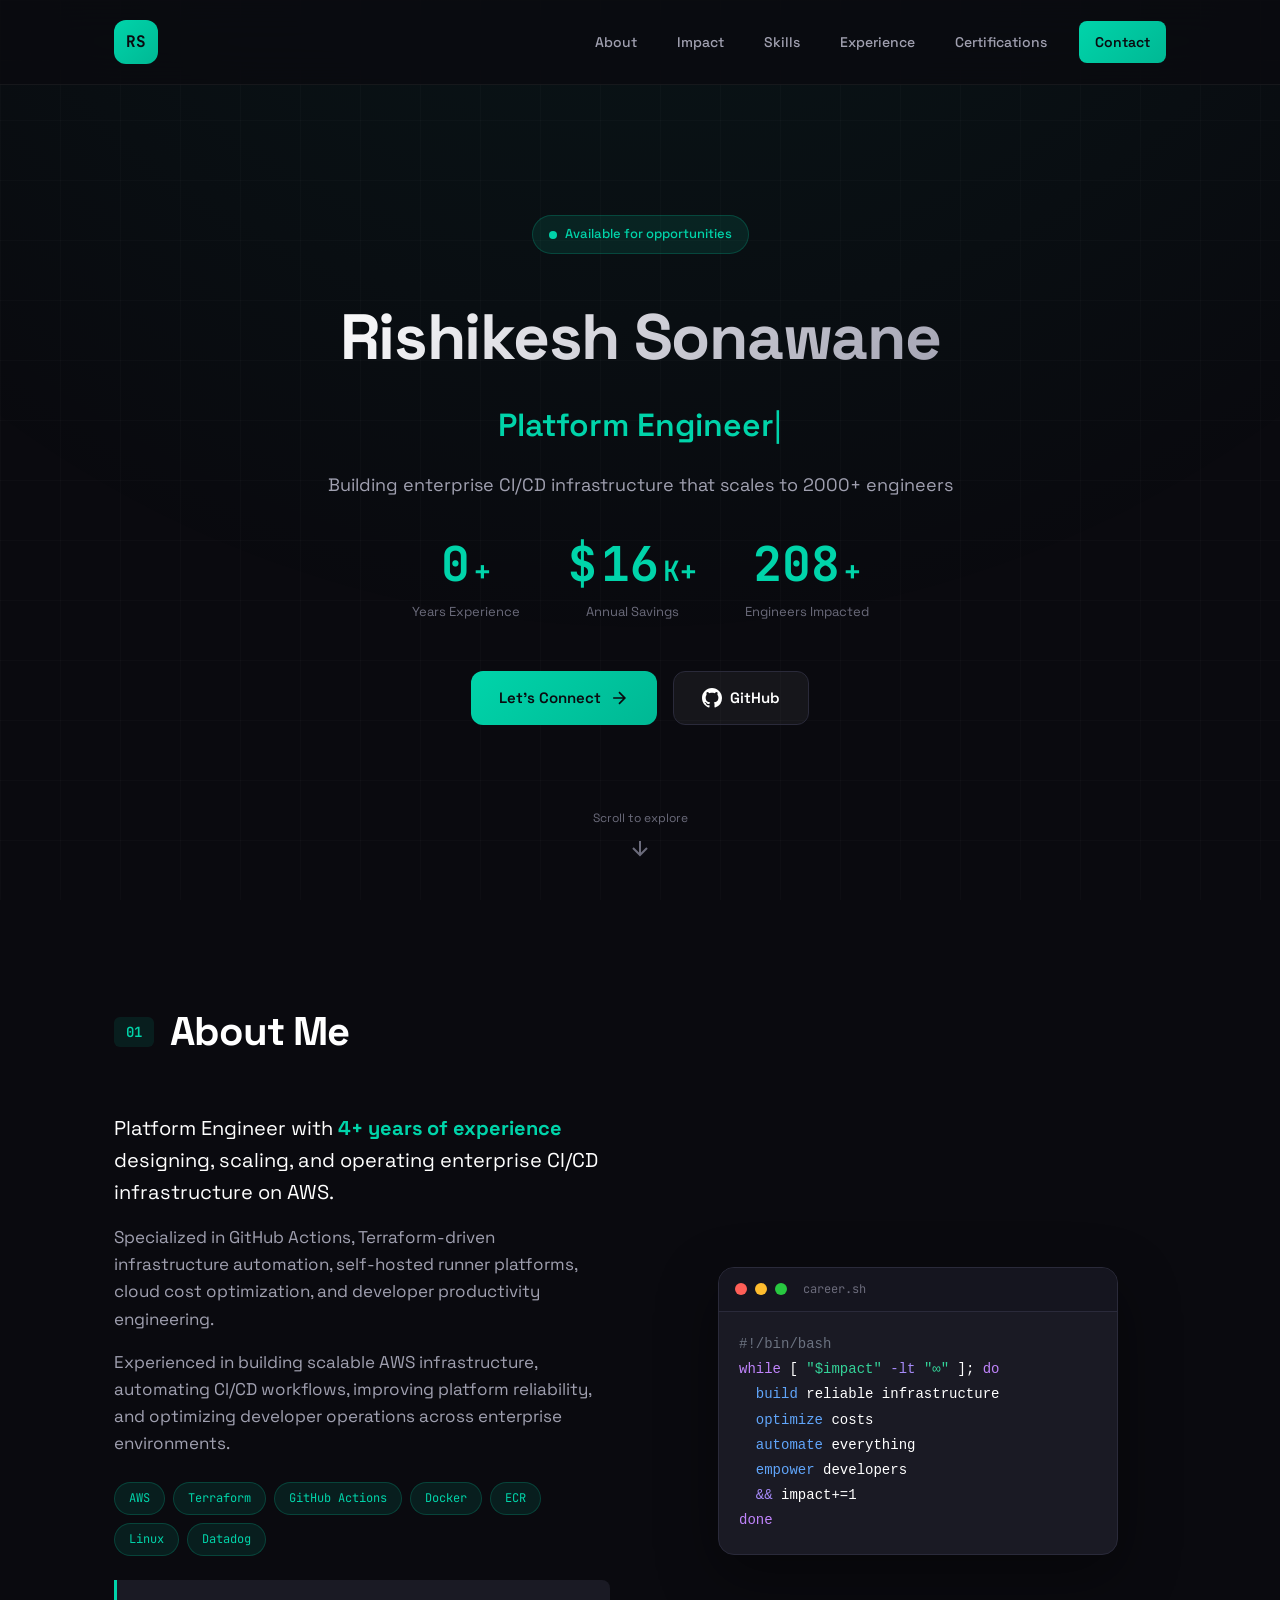
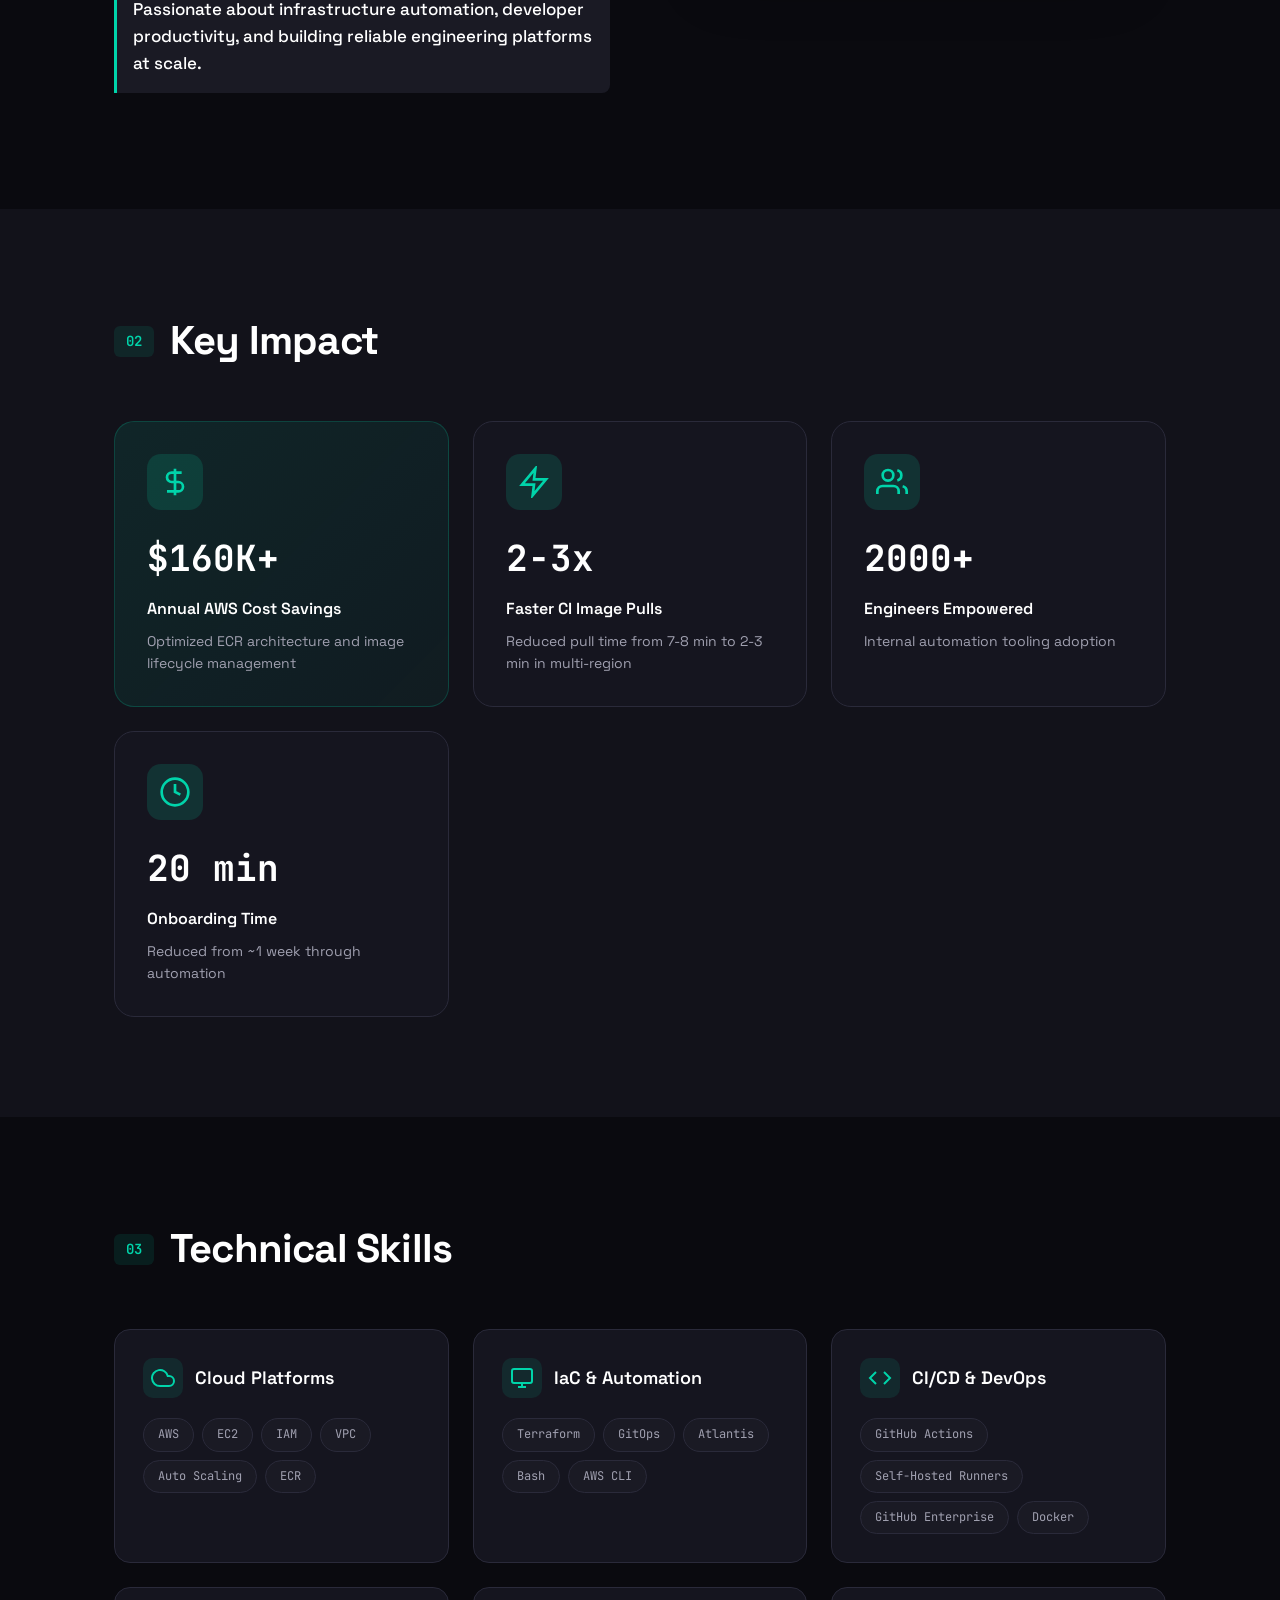
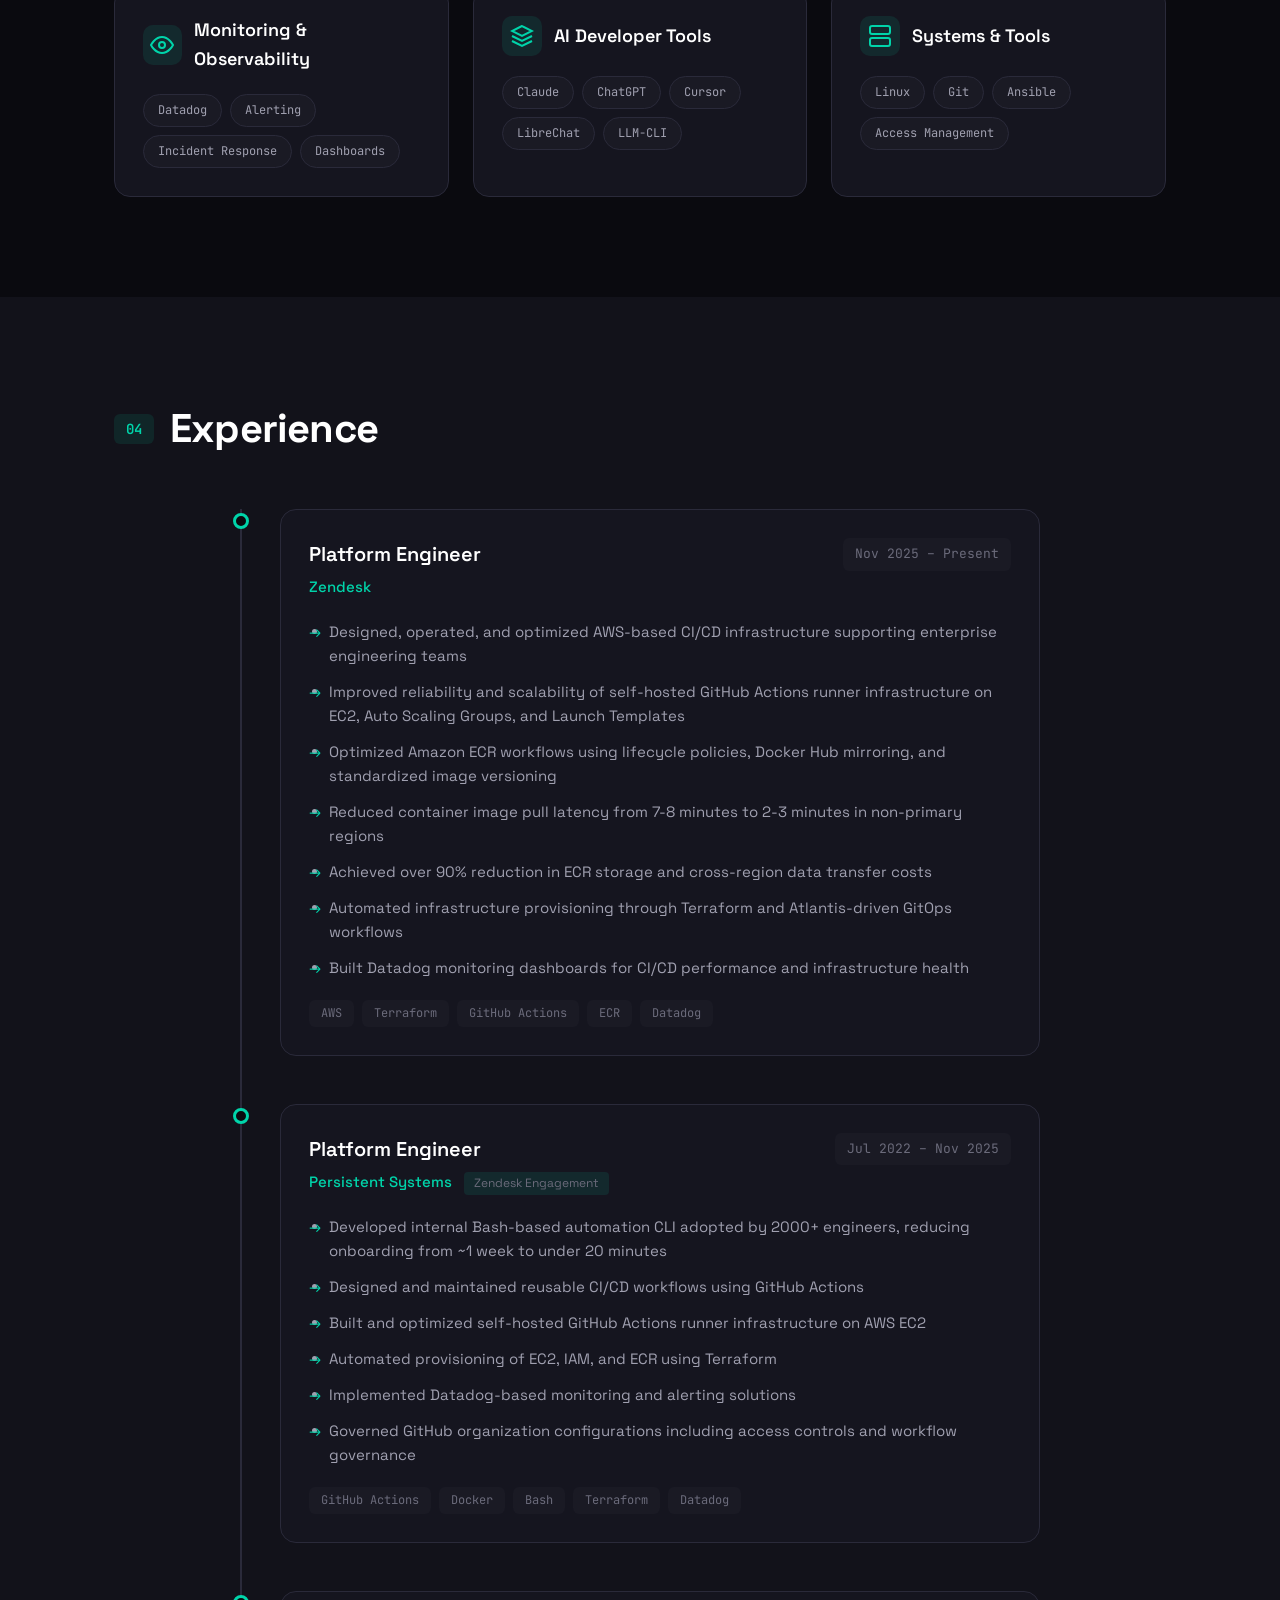
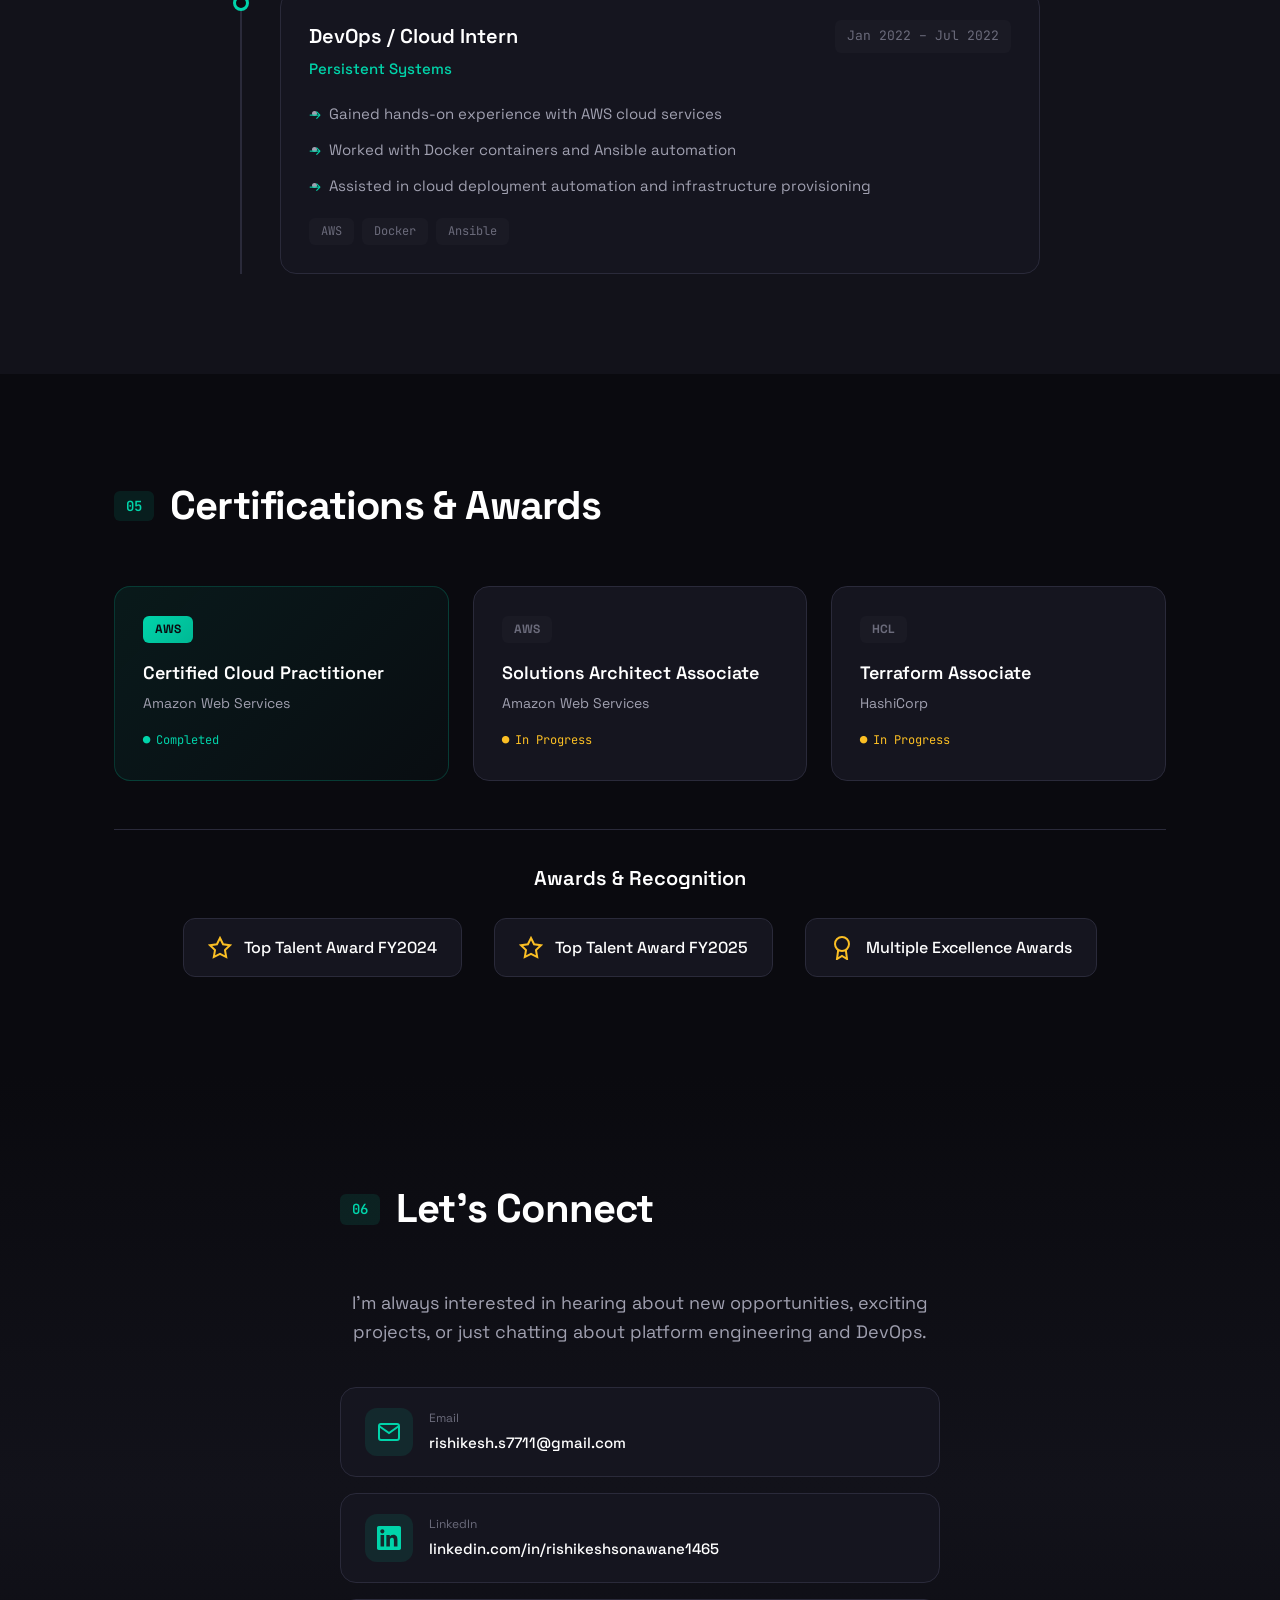
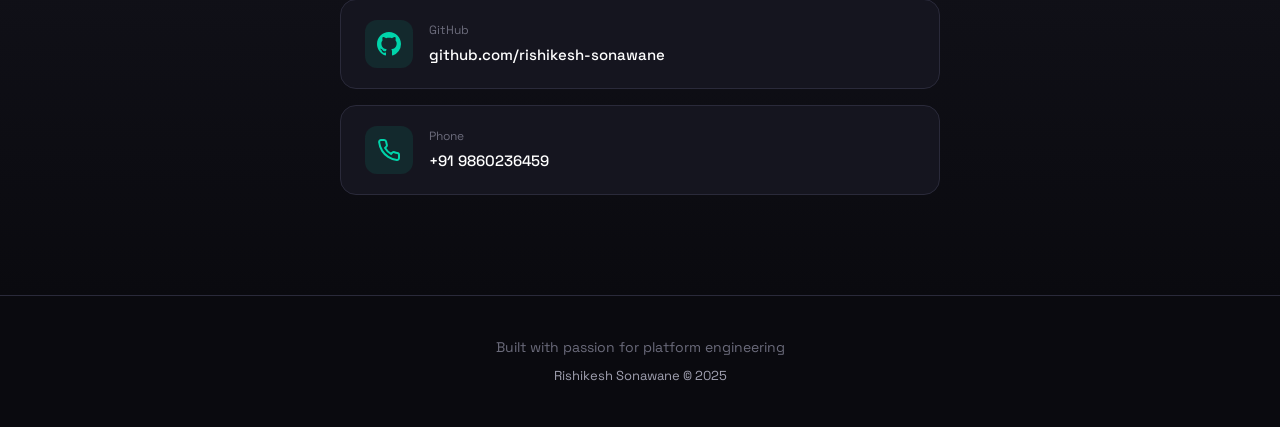
==== index.html @ 20c20a16 "docs:add portfolio to gh" ====
<!DOCTYPE html>
<html lang="en">
<head>
    <meta charset="UTF-8">
    <meta name="viewport" content="width=device-width, initial-scale=1.0">
    <title>Rishikesh Sonawane | Platform Engineer</title>
    <meta name="description" content="Platform Engineer with 4+ years building enterprise CI/CD infrastructure on AWS. Reduced costs by $160K+ annually.">
    <link rel="preconnect" href="https://fonts.googleapis.com">
    <link rel="preconnect" href="https://fonts.gstatic.com" crossorigin>
    <link href="https://fonts.googleapis.com/css2?family=JetBrains+Mono:wght@400;500;700&family=Space+Grotesk:wght@400;500;600;700&display=swap" rel="stylesheet">
    <link rel="stylesheet" href="styles.css">
    <link rel="icon" href="data:image/svg+xml,<svg xmlns='http://www.w3.org/2000/svg' viewBox='0 0 100 100'><text y='.9em' font-size='90'>⚡</text></svg>">
</head>
<body>
    <!-- Animated Background -->
    <div class="bg-grid"></div>
    <div class="bg-glow"></div>

    <!-- Navigation -->
    <nav class="nav">
        <div class="nav-content">
            <a href="#" class="nav-logo">
                <span class="logo-icon">RS</span>
            </a>
            <button class="nav-toggle" aria-label="Toggle navigation">
                <span></span>
                <span></span>
                <span></span>
            </button>
            <ul class="nav-links">
                <li><a href="#about" class="nav-link">About</a></li>
                <li><a href="#impact" class="nav-link">Impact</a></li>
                <li><a href="#skills" class="nav-link">Skills</a></li>
                <li><a href="#experience" class="nav-link">Experience</a></li>
                <li><a href="#certifications" class="nav-link">Certifications</a></li>
                <li><a href="#contact" class="nav-link nav-cta">Contact</a></li>
            </ul>
        </div>
    </nav>

    <!-- Hero Section -->
    <section class="hero">
        <div class="hero-content">
            <div class="hero-badge">
                <span class="badge-dot"></span>
                Available for opportunities
            </div>
            <h1 class="hero-title">
                <span class="hero-name">Rishikesh Sonawane</span>
                <span class="hero-role">
                    <span class="typewriter"></span><span class="cursor">|</span>
                </span>
            </h1>
            <p class="hero-tagline">Building enterprise CI/CD infrastructure that scales to 2000+ engineers</p>
            <div class="hero-stats">
                <div class="stat">
                    <span class="stat-value" data-count="4">0</span>
                    <span class="stat-suffix">+</span>
                    <span class="stat-label">Years Experience</span>
                </div>
                <div class="stat">
                    <span class="stat-value">$</span>
                    <span class="stat-value" data-count="160">0</span>
                    <span class="stat-suffix">K+</span>
                    <span class="stat-label">Annual Savings</span>
                </div>
                <div class="stat">
                    <span class="stat-value" data-count="2000">0</span>
                    <span class="stat-suffix">+</span>
                    <span class="stat-label">Engineers Impacted</span>
                </div>
            </div>
            <div class="hero-cta">
                <a href="#contact" class="btn btn-primary">
                    <span>Let's Connect</span>
                    <svg width="20" height="20" viewBox="0 0 24 24" fill="none" stroke="currentColor" stroke-width="2">
                        <path d="M5 12h14M12 5l7 7-7 7"/>
                    </svg>
                </a>
                <a href="https://github.com/rishikesh-sonawane" target="_blank" class="btn btn-secondary">
                    <svg width="20" height="20" viewBox="0 0 24 24" fill="currentColor">
                        <path d="M12 0C5.37 0 0 5.37 0 12c0 5.31 3.435 9.795 8.205 11.385.6.105.825-.255.825-.57 0-.285-.015-1.23-.015-2.235-3.015.555-3.795-.735-4.035-1.41-.135-.345-.72-1.41-1.23-1.695-.42-.225-1.02-.78-.015-.795.945-.015 1.62.87 1.845 1.23 1.08 1.815 2.805 1.305 3.495.99.105-.78.42-1.305.765-1.605-2.67-.3-5.46-1.335-5.46-5.925 0-1.305.465-2.385 1.23-3.225-.12-.3-.54-1.53.12-3.18 0 0 1.005-.315 3.3 1.23.96-.27 1.98-.405 3-.405s2.04.135 3 .405c2.295-1.56 3.3-1.23 3.3-1.23.66 1.65.24 2.88.12 3.18.765.84 1.23 1.905 1.23 3.225 0 4.605-2.805 5.625-5.475 5.925.435.375.81 1.095.81 2.22 0 1.605-.015 2.895-.015 3.3 0 .315.225.69.825.57A12.02 12.02 0 0024 12c0-6.63-5.37-12-12-12z"/>
                    </svg>
                    <span>GitHub</span>
                </a>
            </div>
        </div>
        <div class="scroll-indicator">
            <span>Scroll to explore</span>
            <svg width="24" height="24" viewBox="0 0 24 24" fill="none" stroke="currentColor" stroke-width="2">
                <path d="M12 5v14M5 12l7 7 7-7"/>
            </svg>
        </div>
    </section>

    <!-- About Section -->
    <section id="about" class="section">
        <div class="container">
            <div class="section-header">
                <span class="section-tag">01</span>
                <h2 class="section-title">About Me</h2>
            </div>
            <div class="about-grid">
                <div class="about-content">
                    <p class="about-lead">
                        Platform Engineer with <strong>4+ years of experience</strong> designing, scaling, and operating enterprise CI/CD infrastructure on AWS.
                    </p>
                    <p>
                        Specialized in GitHub Actions, Terraform-driven infrastructure automation, self-hosted runner platforms, cloud cost optimization, and developer productivity engineering.
                    </p>
                    <p>
                        Experienced in building scalable AWS infrastructure, automating CI/CD workflows, improving platform reliability, and optimizing developer operations across enterprise environments.
                    </p>
                    <div class="about-tech">
                        <span>AWS</span>
                        <span>Terraform</span>
                        <span>GitHub Actions</span>
                        <span>Docker</span>
                        <span>ECR</span>
                        <span>Linux</span>
                        <span>Datadog</span>
                    </div>
                    <p class="about-passion">
                        Passionate about infrastructure automation, developer productivity, and building reliable engineering platforms at scale.
                    </p>
                </div>
                <div class="about-visual">
                    <div class="code-window">
                        <div class="code-header">
                            <span class="code-dot red"></span>
                            <span class="code-dot yellow"></span>
                            <span class="code-dot green"></span>
                            <span class="code-title">career.sh</span>
                        </div>
                        <pre class="code-content"><code><span class="code-comment">#!/bin/bash</span>
<span class="code-keyword">while</span> [ <span class="code-string">"$impact"</span> <span class="code-op">-lt</span> <span class="code-string">"∞"</span> ]; <span class="code-keyword">do</span>
  <span class="code-function">build</span> reliable infrastructure
  <span class="code-function">optimize</span> costs
  <span class="code-function">automate</span> everything
  <span class="code-function">empower</span> developers
  <span class="code-op">&&</span> impact+=1
<span class="code-keyword">done</span></code></pre>
                    </div>
                </div>
            </div>
        </div>
    </section>

    <!-- Impact Section -->
    <section id="impact" class="section section-dark">
        <div class="container">
            <div class="section-header">
                <span class="section-tag">02</span>
                <h2 class="section-title">Key Impact</h2>
            </div>
            <div class="impact-grid">
                <div class="impact-card impact-card-featured">
                    <div class="impact-icon">
                        <svg width="32" height="32" viewBox="0 0 24 24" fill="none" stroke="currentColor" stroke-width="2">
                            <path d="M12 2v20M17 5H9.5a3.5 3.5 0 000 7h5a3.5 3.5 0 010 7H6"/>
                        </svg>
                    </div>
                    <div class="impact-metric">$160K+</div>
                    <div class="impact-label">Annual AWS Cost Savings</div>
                    <div class="impact-desc">Optimized ECR architecture and image lifecycle management</div>
                </div>
                <div class="impact-card">
                    <div class="impact-icon">
                        <svg width="32" height="32" viewBox="0 0 24 24" fill="none" stroke="currentColor" stroke-width="2">
                            <path d="M13 2L3 14h9l-1 8 10-12h-9l1-8z"/>
                        </svg>
                    </div>
                    <div class="impact-metric">2-3x</div>
                    <div class="impact-label">Faster CI Image Pulls</div>
                    <div class="impact-desc">Reduced pull time from 7-8 min to 2-3 min in multi-region</div>
                </div>
                <div class="impact-card">
                    <div class="impact-icon">
                        <svg width="32" height="32" viewBox="0 0 24 24" fill="none" stroke="currentColor" stroke-width="2">
                            <path d="M17 21v-2a4 4 0 00-4-4H5a4 4 0 00-4 4v2"/>
                            <circle cx="9" cy="7" r="4"/>
                            <path d="M23 21v-2a4 4 0 00-3-3.87M16 3.13a4 4 0 010 7.75"/>
                        </svg>
                    </div>
                    <div class="impact-metric">2000+</div>
                    <div class="impact-label">Engineers Empowered</div>
                    <div class="impact-desc">Internal automation tooling adoption</div>
                </div>
                <div class="impact-card">
                    <div class="impact-icon">
                        <svg width="32" height="32" viewBox="0 0 24 24" fill="none" stroke="currentColor" stroke-width="2">
                            <circle cx="12" cy="12" r="10"/>
                            <polyline points="12 6 12 12 16 14"/>
                        </svg>
                    </div>
                    <div class="impact-metric">20 min</div>
                    <div class="impact-label">Onboarding Time</div>
                    <div class="impact-desc">Reduced from ~1 week through automation</div>
                </div>
            </div>
        </div>
    </section>

    <!-- Skills Section -->
    <section id="skills" class="section">
        <div class="container">
            <div class="section-header">
                <span class="section-tag">03</span>
                <h2 class="section-title">Technical Skills</h2>
            </div>
            <div class="skills-grid">
                <div class="skill-category">
                    <div class="skill-category-header">
                        <div class="skill-icon">
                            <svg width="24" height="24" viewBox="0 0 24 24" fill="none" stroke="currentColor" stroke-width="2">
                                <path d="M18 10h-1.26A8 8 0 109 20h9a5 5 0 000-10z"/>
                            </svg>
                        </div>
                        <h3>Cloud Platforms</h3>
                    </div>
                    <div class="skill-tags">
                        <span class="skill-tag">AWS</span>
                        <span class="skill-tag">EC2</span>
                        <span class="skill-tag">IAM</span>
                        <span class="skill-tag">VPC</span>
                        <span class="skill-tag">Auto Scaling</span>
                        <span class="skill-tag">ECR</span>
                    </div>
                </div>
                <div class="skill-category">
                    <div class="skill-category-header">
                        <div class="skill-icon">
                            <svg width="24" height="24" viewBox="0 0 24 24" fill="none" stroke="currentColor" stroke-width="2">
                                <rect x="2" y="3" width="20" height="14" rx="2" ry="2"/>
                                <line x1="8" y1="21" x2="16" y2="21"/>
                                <line x1="12" y1="17" x2="12" y2="21"/>
                            </svg>
                        </div>
                        <h3>IaC & Automation</h3>
                    </div>
                    <div class="skill-tags">
                        <span class="skill-tag">Terraform</span>
                        <span class="skill-tag">GitOps</span>
                        <span class="skill-tag">Atlantis</span>
                        <span class="skill-tag">Bash</span>
                        <span class="skill-tag">AWS CLI</span>
                    </div>
                </div>
                <div class="skill-category">
                    <div class="skill-category-header">
                        <div class="skill-icon">
                            <svg width="24" height="24" viewBox="0 0 24 24" fill="none" stroke="currentColor" stroke-width="2">
                                <polyline points="16 18 22 12 16 6"/>
                                <polyline points="8 6 2 12 8 18"/>
                            </svg>
                        </div>
                        <h3>CI/CD & DevOps</h3>
                    </div>
                    <div class="skill-tags">
                        <span class="skill-tag">GitHub Actions</span>
                        <span class="skill-tag">Self-Hosted Runners</span>
                        <span class="skill-tag">GitHub Enterprise</span>
                        <span class="skill-tag">Docker</span>
                    </div>
                </div>
                <div class="skill-category">
                    <div class="skill-category-header">
                        <div class="skill-icon">
                            <svg width="24" height="24" viewBox="0 0 24 24" fill="none" stroke="currentColor" stroke-width="2">
                                <path d="M1 12s4-8 11-8 11 8 11 8-4 8-11 8-11-8-11-8z"/>
                                <circle cx="12" cy="12" r="3"/>
                            </svg>
                        </div>
                        <h3>Monitoring & Observability</h3>
                    </div>
                    <div class="skill-tags">
                        <span class="skill-tag">Datadog</span>
                        <span class="skill-tag">Alerting</span>
                        <span class="skill-tag">Incident Response</span>
                        <span class="skill-tag">Dashboards</span>
                    </div>
                </div>
                <div class="skill-category">
                    <div class="skill-category-header">
                        <div class="skill-icon">
                            <svg width="24" height="24" viewBox="0 0 24 24" fill="none" stroke="currentColor" stroke-width="2">
                                <path d="M12 2L2 7l10 5 10-5-10-5z"/>
                                <path d="M2 17l10 5 10-5"/>
                                <path d="M2 12l10 5 10-5"/>
                            </svg>
                        </div>
                        <h3>AI Developer Tools</h3>
                    </div>
                    <div class="skill-tags">
                        <span class="skill-tag">Claude</span>
                        <span class="skill-tag">ChatGPT</span>
                        <span class="skill-tag">Cursor</span>
                        <span class="skill-tag">LibreChat</span>
                        <span class="skill-tag">LLM-CLI</span>
                    </div>
                </div>
                <div class="skill-category">
                    <div class="skill-category-header">
                        <div class="skill-icon">
                            <svg width="24" height="24" viewBox="0 0 24 24" fill="none" stroke="currentColor" stroke-width="2">
                                <rect x="2" y="2" width="20" height="8" rx="2" ry="2"/>
                                <rect x="2" y="14" width="20" height="8" rx="2" ry="2"/>
                                <line x1="6" y1="6" x2="6.01" y2="6"/>
                                <line x1="6" y1="18" x2="6.01" y2="18"/>
                            </svg>
                        </div>
                        <h3>Systems & Tools</h3>
                    </div>
                    <div class="skill-tags">
                        <span class="skill-tag">Linux</span>
                        <span class="skill-tag">Git</span>
                        <span class="skill-tag">Ansible</span>
                        <span class="skill-tag">Access Management</span>
                    </div>
                </div>
            </div>
        </div>
    </section>

    <!-- Experience Section -->
    <section id="experience" class="section section-dark">
        <div class="container">
            <div class="section-header">
                <span class="section-tag">04</span>
                <h2 class="section-title">Experience</h2>
            </div>
            <div class="timeline">
                <div class="timeline-item">
                    <div class="timeline-marker"></div>
                    <div class="timeline-content">
                        <div class="timeline-header">
                            <div class="timeline-company">
                                <h3>Platform Engineer</h3>
                                <span class="company-name">Zendesk</span>
                            </div>
                            <span class="timeline-date">Nov 2025 – Present</span>
                        </div>
                        <ul class="timeline-achievements">
                            <li>Designed, operated, and optimized AWS-based CI/CD infrastructure supporting enterprise engineering teams</li>
                            <li>Improved reliability and scalability of self-hosted GitHub Actions runner infrastructure on EC2, Auto Scaling Groups, and Launch Templates</li>
                            <li>Optimized Amazon ECR workflows using lifecycle policies, Docker Hub mirroring, and standardized image versioning</li>
                            <li>Reduced container image pull latency from 7-8 minutes to 2-3 minutes in non-primary regions</li>
                            <li>Achieved over 90% reduction in ECR storage and cross-region data transfer costs</li>
                            <li>Automated infrastructure provisioning through Terraform and Atlantis-driven GitOps workflows</li>
                            <li>Built Datadog monitoring dashboards for CI/CD performance and infrastructure health</li>
                        </ul>
                        <div class="timeline-tech">
                            <span>AWS</span>
                            <span>Terraform</span>
                            <span>GitHub Actions</span>
                            <span>ECR</span>
                            <span>Datadog</span>
                        </div>
                    </div>
                </div>
                <div class="timeline-item">
                    <div class="timeline-marker"></div>
                    <div class="timeline-content">
                        <div class="timeline-header">
                            <div class="timeline-company">
                                <h3>Platform Engineer</h3>
                                <span class="company-name">Persistent Systems</span>
                                <span class="company-note">Zendesk Engagement</span>
                            </div>
                            <span class="timeline-date">Jul 2022 – Nov 2025</span>
                        </div>
                        <ul class="timeline-achievements">
                            <li>Developed internal Bash-based automation CLI adopted by 2000+ engineers, reducing onboarding from ~1 week to under 20 minutes</li>
                            <li>Designed and maintained reusable CI/CD workflows using GitHub Actions</li>
                            <li>Built and optimized self-hosted GitHub Actions runner infrastructure on AWS EC2</li>
                            <li>Automated provisioning of EC2, IAM, and ECR using Terraform</li>
                            <li>Implemented Datadog-based monitoring and alerting solutions</li>
                            <li>Governed GitHub organization configurations including access controls and workflow governance</li>
                        </ul>
                        <div class="timeline-tech">
                            <span>GitHub Actions</span>
                            <span>Docker</span>
                            <span>Bash</span>
                            <span>Terraform</span>
                            <span>Datadog</span>
                        </div>
                    </div>
                </div>
                <div class="timeline-item">
                    <div class="timeline-marker"></div>
                    <div class="timeline-content">
                        <div class="timeline-header">
                            <div class="timeline-company">
                                <h3>DevOps / Cloud Intern</h3>
                                <span class="company-name">Persistent Systems</span>
                            </div>
                            <span class="timeline-date">Jan 2022 – Jul 2022</span>
                        </div>
                        <ul class="timeline-achievements">
                            <li>Gained hands-on experience with AWS cloud services</li>
                            <li>Worked with Docker containers and Ansible automation</li>
                            <li>Assisted in cloud deployment automation and infrastructure provisioning</li>
                        </ul>
                        <div class="timeline-tech">
                            <span>AWS</span>
                            <span>Docker</span>
                            <span>Ansible</span>
                        </div>
                    </div>
                </div>
            </div>
        </div>
    </section>

    <!-- Certifications Section -->
    <section id="certifications" class="section">
        <div class="container">
            <div class="section-header">
                <span class="section-tag">05</span>
                <h2 class="section-title">Certifications & Awards</h2>
            </div>
            <div class="certs-grid">
                <div class="cert-card cert-featured">
                    <div class="cert-badge">AWS</div>
                    <h3>Certified Cloud Practitioner</h3>
                    <p>Amazon Web Services</p>
                    <span class="cert-status">Completed</span>
                </div>
                <div class="cert-card">
                    <div class="cert-badge cert-pending">AWS</div>
                    <h3>Solutions Architect Associate</h3>
                    <p>Amazon Web Services</p>
                    <span class="cert-status cert-in-progress">In Progress</span>
                </div>
                <div class="cert-card">
                    <div class="cert-badge cert-pending">HCL</div>
                    <h3>Terraform Associate</h3>
                    <p>HashiCorp</p>
                    <span class="cert-status cert-in-progress">In Progress</span>
                </div>
            </div>
            <div class="awards-section">
                <h3 class="awards-title">Awards & Recognition</h3>
                <div class="awards-grid">
                    <div class="award-item">
                        <svg width="24" height="24" viewBox="0 0 24 24" fill="none" stroke="currentColor" stroke-width="2">
                            <polygon points="12 2 15.09 8.26 22 9.27 17 14.14 18.18 21.02 12 17.77 5.82 21.02 7 14.14 2 9.27 8.91 8.26 12 2"/>
                        </svg>
                        <span>Top Talent Award FY2024</span>
                    </div>
                    <div class="award-item">
                        <svg width="24" height="24" viewBox="0 0 24 24" fill="none" stroke="currentColor" stroke-width="2">
                            <polygon points="12 2 15.09 8.26 22 9.27 17 14.14 18.18 21.02 12 17.77 5.82 21.02 7 14.14 2 9.27 8.91 8.26 12 2"/>
                        </svg>
                        <span>Top Talent Award FY2025</span>
                    </div>
                    <div class="award-item">
                        <svg width="24" height="24" viewBox="0 0 24 24" fill="none" stroke="currentColor" stroke-width="2">
                            <circle cx="12" cy="8" r="7"/>
                            <polyline points="8.21 13.89 7 23 12 20 17 23 15.79 13.88"/>
                        </svg>
                        <span>Multiple Excellence Awards</span>
                    </div>
                </div>
            </div>
        </div>
    </section>

    <!-- Contact Section -->
    <section id="contact" class="section section-gradient">
        <div class="container">
            <div class="contact-wrapper">
                <div class="contact-content">
                    <div class="section-header">
                        <span class="section-tag">06</span>
                        <h2 class="section-title">Let's Connect</h2>
                    </div>
                    <p class="contact-intro">
                        I'm always interested in hearing about new opportunities, exciting projects, or just chatting about platform engineering and DevOps.
                    </p>
                    <div class="contact-links">
                        <a href="mailto:rishikesh.s7711@gmail.com" class="contact-link">
                            <div class="contact-icon">
                                <svg width="24" height="24" viewBox="0 0 24 24" fill="none" stroke="currentColor" stroke-width="2">
                                    <path d="M4 4h16c1.1 0 2 .9 2 2v12c0 1.1-.9 2-2 2H4c-1.1 0-2-.9-2-2V6c0-1.1.9-2 2-2z"/>
                                    <polyline points="22,6 12,13 2,6"/>
                                </svg>
                            </div>
                            <div class="contact-info">
                                <span class="contact-label">Email</span>
                                <span class="contact-value">rishikesh.s7711@gmail.com</span>
                            </div>
                        </a>
                        <a href="https://linkedin.com/in/rishikeshsonawane1465" target="_blank" class="contact-link">
                            <div class="contact-icon">
                                <svg width="24" height="24" viewBox="0 0 24 24" fill="currentColor">
                                    <path d="M20.447 20.452h-3.554v-5.569c0-1.328-.027-3.037-1.852-3.037-1.853 0-2.136 1.445-2.136 2.939v5.667H9.351V9h3.414v1.561h.046c.477-.9 1.637-1.85 3.37-1.85 3.601 0 4.267 2.37 4.267 5.455v6.286zM5.337 7.433c-1.144 0-2.063-.926-2.063-2.065 0-1.138.92-2.063 2.063-2.063 1.14 0 2.064.925 2.064 2.063 0 1.139-.925 2.065-2.064 2.065zm1.782 13.019H3.555V9h3.564v11.452zM22.225 0H1.771C.792 0 0 .774 0 1.729v20.542C0 23.227.792 24 1.771 24h20.451C23.2 24 24 23.227 24 22.271V1.729C24 .774 23.2 0 22.222 0h.003z"/>
                                </svg>
                            </div>
                            <div class="contact-info">
                                <span class="contact-label">LinkedIn</span>
                                <span class="contact-value">linkedin.com/in/rishikeshsonawane1465</span>
                            </div>
                        </a>
                        <a href="https://github.com/rishikesh-sonawane" target="_blank" class="contact-link">
                            <div class="contact-icon">
                                <svg width="24" height="24" viewBox="0 0 24 24" fill="currentColor">
                                    <path d="M12 0C5.37 0 0 5.37 0 12c0 5.31 3.435 9.795 8.205 11.385.6.105.825-.255.825-.57 0-.285-.015-1.23-.015-2.235-3.015.555-3.795-.735-4.035-1.41-.135-.345-.72-1.41-1.23-1.695-.42-.225-1.02-.78-.015-.795.945-.015 1.62.87 1.845 1.23 1.08 1.815 2.805 1.305 3.495.99.105-.78.42-1.305.765-1.605-2.67-.3-5.46-1.335-5.46-5.925 0-1.305.465-2.385 1.23-3.225-.12-.3-.54-1.53.12-3.18 0 0 1.005-.315 3.3 1.23.96-.27 1.98-.405 3-.405s2.04.135 3 .405c2.295-1.56 3.3-1.23 3.3-1.23.66 1.65.24 2.88.12 3.18.765.84 1.23 1.905 1.23 3.225 0 4.605-2.805 5.625-5.475 5.925.435.375.81 1.095.81 2.22 0 1.605-.015 2.895-.015 3.3 0 .315.225.69.825.57A12.02 12.02 0 0024 12c0-6.63-5.37-12-12-12z"/>
                                </svg>
                            </div>
                            <div class="contact-info">
                                <span class="contact-label">GitHub</span>
                                <span class="contact-value">github.com/rishikesh-sonawane</span>
                            </div>
                        </a>
                        <a href="tel:9860236459" class="contact-link">
                            <div class="contact-icon">
                                <svg width="24" height="24" viewBox="0 0 24 24" fill="none" stroke="currentColor" stroke-width="2">
                                    <path d="M22 16.92v3a2 2 0 01-2.18 2 19.79 19.79 0 01-8.63-3.07 19.5 19.5 0 01-6-6 19.79 19.79 0 01-3.07-8.67A2 2 0 014.11 2h3a2 2 0 012 1.72 12.84 12.84 0 00.7 2.81 2 2 0 01-.45 2.11L8.09 9.91a16 16 0 006 6l1.27-1.27a2 2 0 012.11-.45 12.84 12.84 0 002.81.7A2 2 0 0122 16.92z"/>
                                </svg>
                            </div>
                            <div class="contact-info">
                                <span class="contact-label">Phone</span>
                                <span class="contact-value">+91 9860236459</span>
                            </div>
                        </a>
                    </div>
                </div>
            </div>
        </div>
    </section>

    <!-- Footer -->
    <footer class="footer">
        <div class="container">
            <p class="footer-text">Built with passion for platform engineering</p>
            <p class="footer-copyright">Rishikesh Sonawane © 2025</p>
        </div>
    </footer>

    <script src="script.js"></script>
</body>
</html>
---- styles.css ----
/* CSS Variables */
:root {
    --bg-primary: #0a0a0f;
    --bg-secondary: #12121a;
    --bg-tertiary: #1a1a24;
    --bg-card: #15151f;
    --accent-primary: #00d4aa;
    --accent-secondary: #00b894;
    --accent-glow: rgba(0, 212, 170, 0.3);
    --text-primary: #ffffff;
    --text-secondary: #a0a0b0;
    --text-muted: #6b6b7b;
    --border-color: #2a2a3a;
    --border-glow: rgba(0, 212, 170, 0.2);
    --gradient-primary: linear-gradient(135deg, #00d4aa 0%, #00b894 100%);
    --gradient-dark: linear-gradient(180deg, #0a0a0f 0%, #12121a 100%);
    --font-mono: 'JetBrains Mono', 'Fira Code', monospace;
    --font-sans: 'Space Grotesk', system-ui, sans-serif;
    --transition-fast: 0.15s ease;
    --transition-smooth: 0.3s cubic-bezier(0.4, 0, 0.2, 1);
    --container-width: 1100px;
    --section-padding: 100px 0;
}

/* Reset */
*, *::before, *::after {
    box-sizing: border-box;
    margin: 0;
    padding: 0;
}

html {
    scroll-behavior: smooth;
    scrollbar-width: thin;
    scrollbar-color: var(--accent-primary) var(--bg-secondary);
}

body {
    font-family: var(--font-sans);
    background: var(--bg-primary);
    color: var(--text-primary);
    line-height: 1.6;
    overflow-x: hidden;
}

/* Background Effects */
.bg-grid {
    position: fixed;
    top: 0;
    left: 0;
    width: 100%;
    height: 100%;
    background-image:
        linear-gradient(rgba(255,255,255,0.02) 1px, transparent 1px),
        linear-gradient(90deg, rgba(255,255,255,0.02) 1px, transparent 1px);
    background-size: 60px 60px;
    pointer-events: none;
    z-index: 0;
}

.bg-glow {
    position: fixed;
    top: -50%;
    left: -50%;
    width: 200%;
    height: 200%;
    background: radial-gradient(circle at 50% 0%, rgba(0, 212, 170, 0.08) 0%, transparent 50%);
    pointer-events: none;
    z-index: 0;
}

/* Container */
.container {
    max-width: var(--container-width);
    margin: 0 auto;
    padding: 0 24px;
}

/* Navigation */
.nav {
    position: fixed;
    top: 0;
    left: 0;
    right: 0;
    z-index: 1000;
    padding: 20px 0;
    background: rgba(10, 10, 15, 0.8);
    backdrop-filter: blur(20px);
    border-bottom: 1px solid rgba(255,255,255,0.05);
    transition: var(--transition-smooth);
}

.nav.scrolled {
    padding: 12px 0;
    background: rgba(10, 10, 15, 0.95);
}

.nav-content {
    display: flex;
    align-items: center;
    justify-content: space-between;
    max-width: var(--container-width);
    margin: 0 auto;
    padding: 0 24px;
}

.nav-logo {
    display: flex;
    align-items: center;
    text-decoration: none;
}

.logo-icon {
    display: flex;
    align-items: center;
    justify-content: center;
    width: 44px;
    height: 44px;
    background: var(--gradient-primary);
    border-radius: 12px;
    font-family: var(--font-mono);
    font-weight: 700;
    font-size: 16px;
    color: var(--bg-primary);
    transition: var(--transition-smooth);
}

.logo-icon:hover {
    transform: rotate(-5deg) scale(1.05);
    box-shadow: 0 8px 30px var(--accent-glow);
}

.nav-toggle {
    display: none;
    flex-direction: column;
    gap: 5px;
    padding: 8px;
    background: transparent;
    border: none;
    cursor: pointer;
}

.nav-toggle span {
    display: block;
    width: 24px;
    height: 2px;
    background: var(--text-primary);
    transition: var(--transition-fast);
}

.nav-links {
    display: flex;
    align-items: center;
    gap: 8px;
    list-style: none;
}

.nav-link {
    display: inline-flex;
    align-items: center;
    padding: 10px 16px;
    color: var(--text-secondary);
    text-decoration: none;
    font-size: 14px;
    font-weight: 500;
    border-radius: 8px;
    transition: var(--transition-fast);
}

.nav-link:hover {
    color: var(--text-primary);
    background: rgba(255,255,255,0.05);
}

.nav-cta {
    background: var(--gradient-primary);
    color: var(--bg-primary);
    font-weight: 600;
    margin-left: 8px;
}

.nav-cta:hover {
    transform: translateY(-2px);
    box-shadow: 0 8px 25px var(--accent-glow);
}

/* Hero Section */
.hero {
    position: relative;
    min-height: 100vh;
    display: flex;
    flex-direction: column;
    justify-content: center;
    align-items: center;
    text-align: center;
    padding: 120px 24px 80px;
    z-index: 1;
}

.hero-content {
    max-width: 800px;
}

.hero-badge {
    display: inline-flex;
    align-items: center;
    gap: 8px;
    padding: 8px 16px;
    background: rgba(0, 212, 170, 0.1);
    border: 1px solid var(--border-glow);
    border-radius: 100px;
    font-size: 13px;
    font-weight: 500;
    color: var(--accent-primary);
    margin-bottom: 32px;
    animation: fadeInUp 0.6s ease forwards;
}

.badge-dot {
    width: 8px;
    height: 8px;
    background: var(--accent-primary);
    border-radius: 50%;
    animation: pulse 2s infinite;
}

@keyframes pulse {
    0%, 100% { opacity: 1; transform: scale(1); }
    50% { opacity: 0.5; transform: scale(1.2); }
}

.hero-title {
    margin-bottom: 20px;
}

.hero-name {
    display: block;
    font-size: clamp(36px, 8vw, 64px);
    font-weight: 700;
    letter-spacing: -0.02em;
    background: linear-gradient(135deg, #ffffff 0%, #a0a0b0 100%);
    -webkit-background-clip: text;
    -webkit-text-fill-color: transparent;
    background-clip: text;
    margin-bottom: 12px;
    animation: fadeInUp 0.6s ease 0.1s forwards;
    opacity: 0;
}

.hero-role {
    display: block;
    font-size: clamp(20px, 4vw, 32px);
    font-weight: 600;
    color: var(--accent-primary);
    margin-bottom: 16px;
    animation: fadeInUp 0.6s ease 0.2s forwards;
    opacity: 0;
}

.typewriter {
    display: inline;
}

.cursor {
    display: inline-block;
    animation: blink 1s infinite;
    color: var(--accent-primary);
    font-weight: 400;
}

@keyframes blink {
    0%, 50% { opacity: 1; }
    51%, 100% { opacity: 0; }
}

.hero-tagline {
    font-size: 18px;
    color: var(--text-secondary);
    margin-bottom: 40px;
    animation: fadeInUp 0.6s ease 0.3s forwards;
    opacity: 0;
}

.hero-stats {
    display: flex;
    justify-content: center;
    gap: 48px;
    flex-wrap: wrap;
    margin-bottom: 48px;
    animation: fadeInUp 0.6s ease 0.4s forwards;
    opacity: 0;
}

.stat {
    text-align: center;
}

.stat-value {
    font-family: var(--font-mono);
    font-size: 48px;
    font-weight: 700;
    color: var(--accent-primary);
    line-height: 1;
}

.stat-suffix {
    font-family: var(--font-mono);
    font-size: 28px;
    font-weight: 600;
    color: var(--accent-primary);
}

.stat-label {
    display: block;
    font-size: 13px;
    color: var(--text-muted);
    margin-top: 8px;
}

.hero-cta {
    display: flex;
    justify-content: center;
    gap: 16px;
    flex-wrap: wrap;
    animation: fadeInUp 0.6s ease 0.5s forwards;
    opacity: 0;
}

@keyframes fadeInUp {
    from {
        opacity: 0;
        transform: translateY(20px);
    }
    to {
        opacity: 1;
        transform: translateY(0);
    }
}

.btn {
    display: inline-flex;
    align-items: center;
    gap: 8px;
    padding: 14px 28px;
    font-family: var(--font-sans);
    font-size: 15px;
    font-weight: 600;
    text-decoration: none;
    border-radius: 12px;
    transition: var(--transition-smooth);
}

.btn-primary {
    background: var(--gradient-primary);
    color: var(--bg-primary);
}

.btn-primary:hover {
    transform: translateY(-3px);
    box-shadow: 0 15px 40px var(--accent-glow);
}

.btn-secondary {
    background: rgba(255,255,255,0.05);
    border: 1px solid var(--border-color);
    color: var(--text-primary);
}

.btn-secondary:hover {
    border-color: var(--accent-primary);
    background: rgba(0, 212, 170, 0.1);
}

.scroll-indicator {
    position: absolute;
    bottom: 40px;
    display: flex;
    flex-direction: column;
    align-items: center;
    gap: 8px;
    color: var(--text-muted);
    font-size: 12px;
    animation: fadeInUp 0.6s ease 0.6s forwards, bounce 2s infinite 1s;
    opacity: 0;
}

@keyframes bounce {
    0%, 100% { transform: translateY(0); }
    50% { transform: translateY(8px); }
}

/* Section Styles */
.section {
    position: relative;
    padding: var(--section-padding);
    z-index: 1;
}

.section-dark {
    background: var(--bg-secondary);
}

.section-gradient {
    background: linear-gradient(180deg, var(--bg-primary) 0%, var(--bg-secondary) 50%, var(--bg-primary) 100%);
}

.section-header {
    display: flex;
    align-items: center;
    gap: 16px;
    margin-bottom: 48px;
}

.section-tag {
    font-family: var(--font-mono);
    font-size: 14px;
    font-weight: 600;
    color: var(--accent-primary);
    padding: 4px 12px;
    background: rgba(0, 212, 170, 0.1);
    border-radius: 6px;
}

.section-title {
    font-size: clamp(28px, 5vw, 40px);
    font-weight: 700;
    letter-spacing: -0.02em;
}

/* About Section */
.about-grid {
    display: grid;
    grid-template-columns: 1fr 1fr;
    gap: 60px;
    align-items: center;
}

@media (max-width: 768px) {
    .about-grid {
        grid-template-columns: 1fr;
        gap: 40px;
    }
}

.about-content {
    font-size: 17px;
    color: var(--text-secondary);
}

.about-lead {
    font-size: 20px;
    color: var(--text-primary);
    margin-bottom: 24px;
    line-height: 1.6;
}

.about-content p {
    margin-bottom: 16px;
}

.about-content strong {
    color: var(--accent-primary);
}

.about-tech {
    display: flex;
    flex-wrap: wrap;
    gap: 8px;
    margin: 24px 0;
}

.about-tech span {
    padding: 6px 14px;
    background: rgba(0, 212, 170, 0.1);
    border: 1px solid var(--border-glow);
    border-radius: 100px;
    font-family: var(--font-mono);
    font-size: 12px;
    color: var(--accent-primary);
}

.about-passion {
    color: var(--text-primary) !important;
    font-weight: 500;
    padding: 16px;
    background: var(--bg-tertiary);
    border-left: 3px solid var(--accent-primary);
    border-radius: 0 8px 8px 0;
    margin-top: 20px !important;
}

.about-visual {
    display: flex;
    justify-content: center;
}

.code-window {
    width: 100%;
    max-width: 400px;
    background: var(--bg-tertiary);
    border: 1px solid var(--border-color);
    border-radius: 16px;
    overflow: hidden;
    box-shadow: 0 20px 60px rgba(0, 0, 0, 0.4);
}

.code-header {
    display: flex;
    align-items: center;
    gap: 8px;
    padding: 12px 16px;
    background: var(--bg-card);
    border-bottom: 1px solid var(--border-color);
}

.code-dot {
    width: 12px;
    height: 12px;
    border-radius: 50%;
}

.code-dot.red { background: #ff5f57; }
.code-dot.yellow { background: #febc2e; }
.code-dot.green { background: #28c840; }

.code-title {
    margin-left: 8px;
    font-family: var(--font-mono);
    font-size: 12px;
    color: var(--text-muted);
}

.code-content {
    padding: 20px;
    font-family: var(--font-mono);
    font-size: 14px;
    line-height: 1.8;
    overflow-x: auto;
}

.code-content code {
    display: block;
    white-space: pre;
}

.code-comment { color: #6b7280; }
.code-keyword { color: #c084fc; }
.code-string { color: #34d399; }
.code-op { color: #a78bfa; }
.code-function { color: #60a5fa; }

/* Impact Section */
.impact-grid {
    display: grid;
    grid-template-columns: repeat(auto-fit, minmax(260px, 1fr));
    gap: 24px;
}

.impact-card {
    position: relative;
    padding: 32px;
    background: var(--bg-card);
    border: 1px solid var(--border-color);
    border-radius: 20px;
    transition: var(--transition-smooth);
    overflow: hidden;
}

.impact-card::before {
    content: '';
    position: absolute;
    top: 0;
    left: 0;
    right: 0;
    height: 3px;
    background: var(--gradient-primary);
    opacity: 0;
    transition: var(--transition-smooth);
}

.impact-card:hover {
    border-color: var(--border-glow);
    transform: translateY(-4px);
}

.impact-card:hover::before {
    opacity: 1;
}

.impact-card-featured {
    background: linear-gradient(135deg, rgba(0, 212, 170, 0.1) 0%, rgba(0, 212, 170, 0.05) 100%);
    border-color: var(--border-glow);
}

.impact-icon {
    display: inline-flex;
    align-items: center;
    justify-content: center;
    width: 56px;
    height: 56px;
    background: rgba(0, 212, 170, 0.15);
    border-radius: 14px;
    color: var(--accent-primary);
    margin-bottom: 20px;
}

.impact-metric {
    font-family: var(--font-mono);
    font-size: 36px;
    font-weight: 700;
    color: var(--text-primary);
    margin-bottom: 8px;
}

.impact-label {
    font-size: 16px;
    font-weight: 600;
    color: var(--text-primary);
    margin-bottom: 8px;
}

.impact-desc {
    font-size: 14px;
    color: var(--text-secondary);
}

/* Skills Section */
.skills-grid {
    display: grid;
    grid-template-columns: repeat(auto-fit, minmax(300px, 1fr));
    gap: 24px;
}

.skill-category {
    padding: 28px;
    background: var(--bg-card);
    border: 1px solid var(--border-color);
    border-radius: 16px;
    transition: var(--transition-smooth);
}

.skill-category:hover {
    border-color: var(--border-glow);
}

.skill-category-header {
    display: flex;
    align-items: center;
    gap: 12px;
    margin-bottom: 20px;
}

.skill-icon {
    display: flex;
    align-items: center;
    justify-content: center;
    width: 40px;
    height: 40px;
    background: rgba(0, 212, 170, 0.1);
    border-radius: 10px;
    color: var(--accent-primary);
}

.skill-category-header h3 {
    font-size: 18px;
    font-weight: 600;
}

.skill-tags {
    display: flex;
    flex-wrap: wrap;
    gap: 8px;
}

.skill-tag {
    padding: 6px 14px;
    background: var(--bg-tertiary);
    border: 1px solid var(--border-color);
    border-radius: 100px;
    font-family: var(--font-mono);
    font-size: 12px;
    color: var(--text-secondary);
    transition: var(--transition-fast);
}

.skill-tag:hover {
    border-color: var(--accent-primary);
    color: var(--accent-primary);
}

/* Experience Section - Timeline */
.timeline {
    position: relative;
    max-width: 800px;
    margin: 0 auto;
}

.timeline::before {
    content: '';
    position: absolute;
    left: 0;
    top: 0;
    bottom: 0;
    width: 2px;
    background: var(--border-color);
}

.timeline-item {
    position: relative;
    padding-left: 40px;
    padding-bottom: 48px;
}

.timeline-item:last-child {
    padding-bottom: 0;
}

.timeline-marker {
    position: absolute;
    left: -7px;
    top: 4px;
    width: 16px;
    height: 16px;
    background: var(--bg-primary);
    border: 3px solid var(--accent-primary);
    border-radius: 50%;
    z-index: 1;
}

.timeline-content {
    padding: 28px;
    background: var(--bg-card);
    border: 1px solid var(--border-color);
    border-radius: 16px;
    transition: var(--transition-smooth);
}

.timeline-content:hover {
    border-color: var(--border-glow);
}

.timeline-header {
    display: flex;
    justify-content: space-between;
    align-items: flex-start;
    flex-wrap: wrap;
    gap: 12px;
    margin-bottom: 20px;
}

.timeline-company h3 {
    font-size: 20px;
    font-weight: 600;
    margin-bottom: 4px;
}

.company-name {
    font-size: 15px;
    color: var(--accent-primary);
    font-weight: 500;
}

.company-note {
    display: inline-block;
    margin-left: 8px;
    padding: 2px 10px;
    background: rgba(0, 212, 170, 0.1);
    border-radius: 4px;
    font-size: 12px;
    color: var(--text-muted);
}

.timeline-date {
    font-family: var(--font-mono);
    font-size: 13px;
    color: var(--text-muted);
    padding: 6px 12px;
    background: var(--bg-tertiary);
    border-radius: 6px;
}

.timeline-achievements {
    margin-bottom: 20px;
    padding-left: 20px;
}

.timeline-achievements li {
    position: relative;
    margin-bottom: 12px;
    font-size: 15px;
    color: var(--text-secondary);
    line-height: 1.6;
}

.timeline-achievements li::before {
    content: '→';
    position: absolute;
    left: -20px;
    color: var(--accent-primary);
}

.timeline-achievements li:last-child {
    margin-bottom: 0;
}

.timeline-tech {
    display: flex;
    flex-wrap: wrap;
    gap: 8px;
}

.timeline-tech span {
    padding: 4px 12px;
    background: var(--bg-tertiary);
    border-radius: 6px;
    font-family: var(--font-mono);
    font-size: 12px;
    color: var(--text-muted);
}

/* Certifications Section */
.certs-grid {
    display: grid;
    grid-template-columns: repeat(auto-fit, minmax(280px, 1fr));
    gap: 24px;
    margin-bottom: 48px;
}

.cert-card {
    position: relative;
    padding: 28px;
    background: var(--bg-card);
    border: 1px solid var(--border-color);
    border-radius: 16px;
    transition: var(--transition-smooth);
}

.cert-card:hover {
    border-color: var(--border-glow);
    transform: translateY(-4px);
}

.cert-card.cert-featured {
    background: linear-gradient(135deg, rgba(0, 212, 170, 0.08) 0%, rgba(0, 212, 170, 0.02) 100%);
    border-color: var(--border-glow);
}

.cert-badge {
    display: inline-block;
    padding: 4px 12px;
    background: var(--gradient-primary);
    border-radius: 6px;
    font-size: 12px;
    font-weight: 700;
    color: var(--bg-primary);
    margin-bottom: 16px;
}

.cert-badge.cert-pending {
    background: var(--bg-tertiary);
    color: var(--text-muted);
}

.cert-card h3 {
    font-size: 18px;
    font-weight: 600;
    margin-bottom: 4px;
}

.cert-card p {
    font-size: 14px;
    color: var(--text-secondary);
    margin-bottom: 12px;
}

.cert-status {
    display: inline-block;
    font-family: var(--font-mono);
    font-size: 12px;
    color: var(--accent-primary);
}

.cert-status.cert-in-progress {
    color: #fbbf24;
}

.cert-status::before {
    content: '●';
    margin-right: 6px;
}

.awards-section {
    padding-top: 32px;
    border-top: 1px solid var(--border-color);
}

.awards-title {
    font-size: 20px;
    font-weight: 600;
    margin-bottom: 24px;
    text-align: center;
}

.awards-grid {
    display: flex;
    justify-content: center;
    gap: 32px;
    flex-wrap: wrap;
}

.award-item {
    display: flex;
    align-items: center;
    gap: 12px;
    padding: 16px 24px;
    background: var(--bg-card);
    border: 1px solid var(--border-color);
    border-radius: 12px;
    color: var(--text-primary);
    font-weight: 500;
    transition: var(--transition-fast);
}

.award-item:hover {
    border-color: #fbbf24;
}

.award-item svg {
    color: #fbbf24;
}

/* Contact Section */
.contact-wrapper {
    max-width: 600px;
    margin: 0 auto;
    text-align: center;
}

.contact-intro {
    font-size: 18px;
    color: var(--text-secondary);
    margin-bottom: 40px;
}

.contact-links {
    display: flex;
    flex-direction: column;
    gap: 16px;
}

.contact-link {
    display: flex;
    align-items: center;
    gap: 16px;
    padding: 20px 24px;
    background: var(--bg-card);
    border: 1px solid var(--border-color);
    border-radius: 16px;
    text-decoration: none;
    color: var(--text-primary);
    transition: var(--transition-smooth);
}

.contact-link:hover {
    border-color: var(--accent-primary);
    transform: translateX(8px);
}

.contact-icon {
    display: flex;
    align-items: center;
    justify-content: center;
    width: 48px;
    height: 48px;
    background: rgba(0, 212, 170, 0.1);
    border-radius: 12px;
    color: var(--accent-primary);
    flex-shrink: 0;
}

.contact-info {
    text-align: left;
}

.contact-label {
    display: block;
    font-size: 12px;
    color: var(--text-muted);
    margin-bottom: 2px;
}

.contact-value {
    font-size: 15px;
    font-weight: 500;
}

/* Footer */
.footer {
    padding: 40px 0;
    border-top: 1px solid var(--border-color);
    text-align: center;
}

.footer-text {
    font-size: 14px;
    color: var(--text-muted);
    margin-bottom: 8px;
}

.footer-copyright {
    font-size: 13px;
    color: var(--text-secondary);
}

/* Mobile Navigation */
@media (max-width: 768px) {
    .nav-toggle {
        display: flex;
    }

    .nav-links {
        position: fixed;
        top: 70px;
        left: 0;
        right: 0;
        flex-direction: column;
        padding: 20px;
        background: var(--bg-secondary);
        border-bottom: 1px solid var(--border-color);
        transform: translateY(-100%);
        opacity: 0;
        visibility: hidden;
        transition: var(--transition-smooth);
    }

    .nav-links.active {
        transform: translateY(0);
        opacity: 1;
        visibility: visible;
    }

    .nav-link {
        width: 100%;
        padding: 14px 16px;
    }

    .nav-cta {
        margin-left: 0;
        margin-top: 8px;
    }

    .hero-stats {
        gap: 24px;
    }

    .stat-value {
        font-size: 36px;
    }

    .stat-suffix {
        font-size: 20px;
    }
}

/* Animations */
.fade-in {
    opacity: 0;
    transform: translateY(20px);
    transition: opacity 0.6s ease, transform 0.6s ease;
}

.fade-in.visible {
    opacity: 1;
    transform: translateY(0);
}

/* Selection */
::selection {
    background: var(--accent-primary);
    color: var(--bg-primary);
}

/* Scrollbar */
::-webkit-scrollbar {
    width: 8px;
}

::-webkit-scrollbar-track {
    background: var(--bg-secondary);
}

::-webkit-scrollbar-thumb {
    background: var(--border-color);
    border-radius: 4px;
}

::-webkit-scrollbar-thumb:hover {
    background: var(--accent-primary);
}
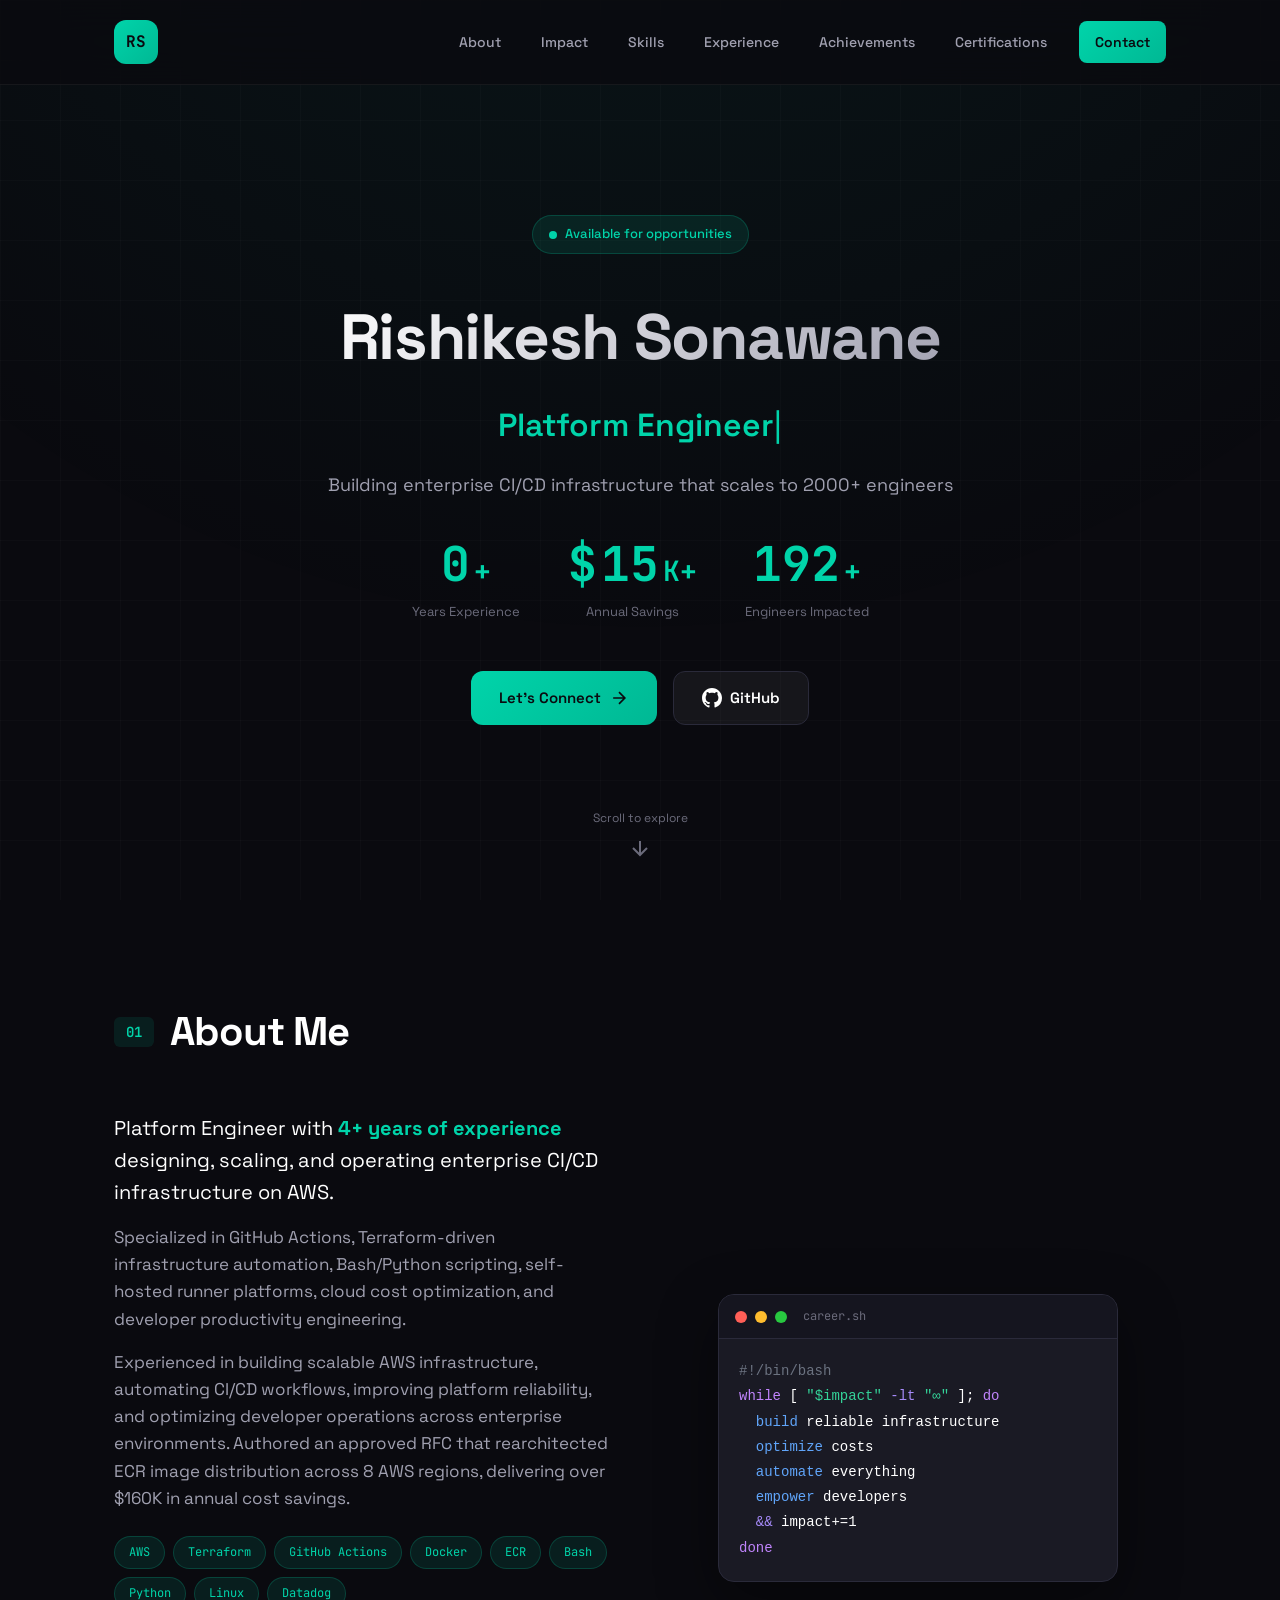
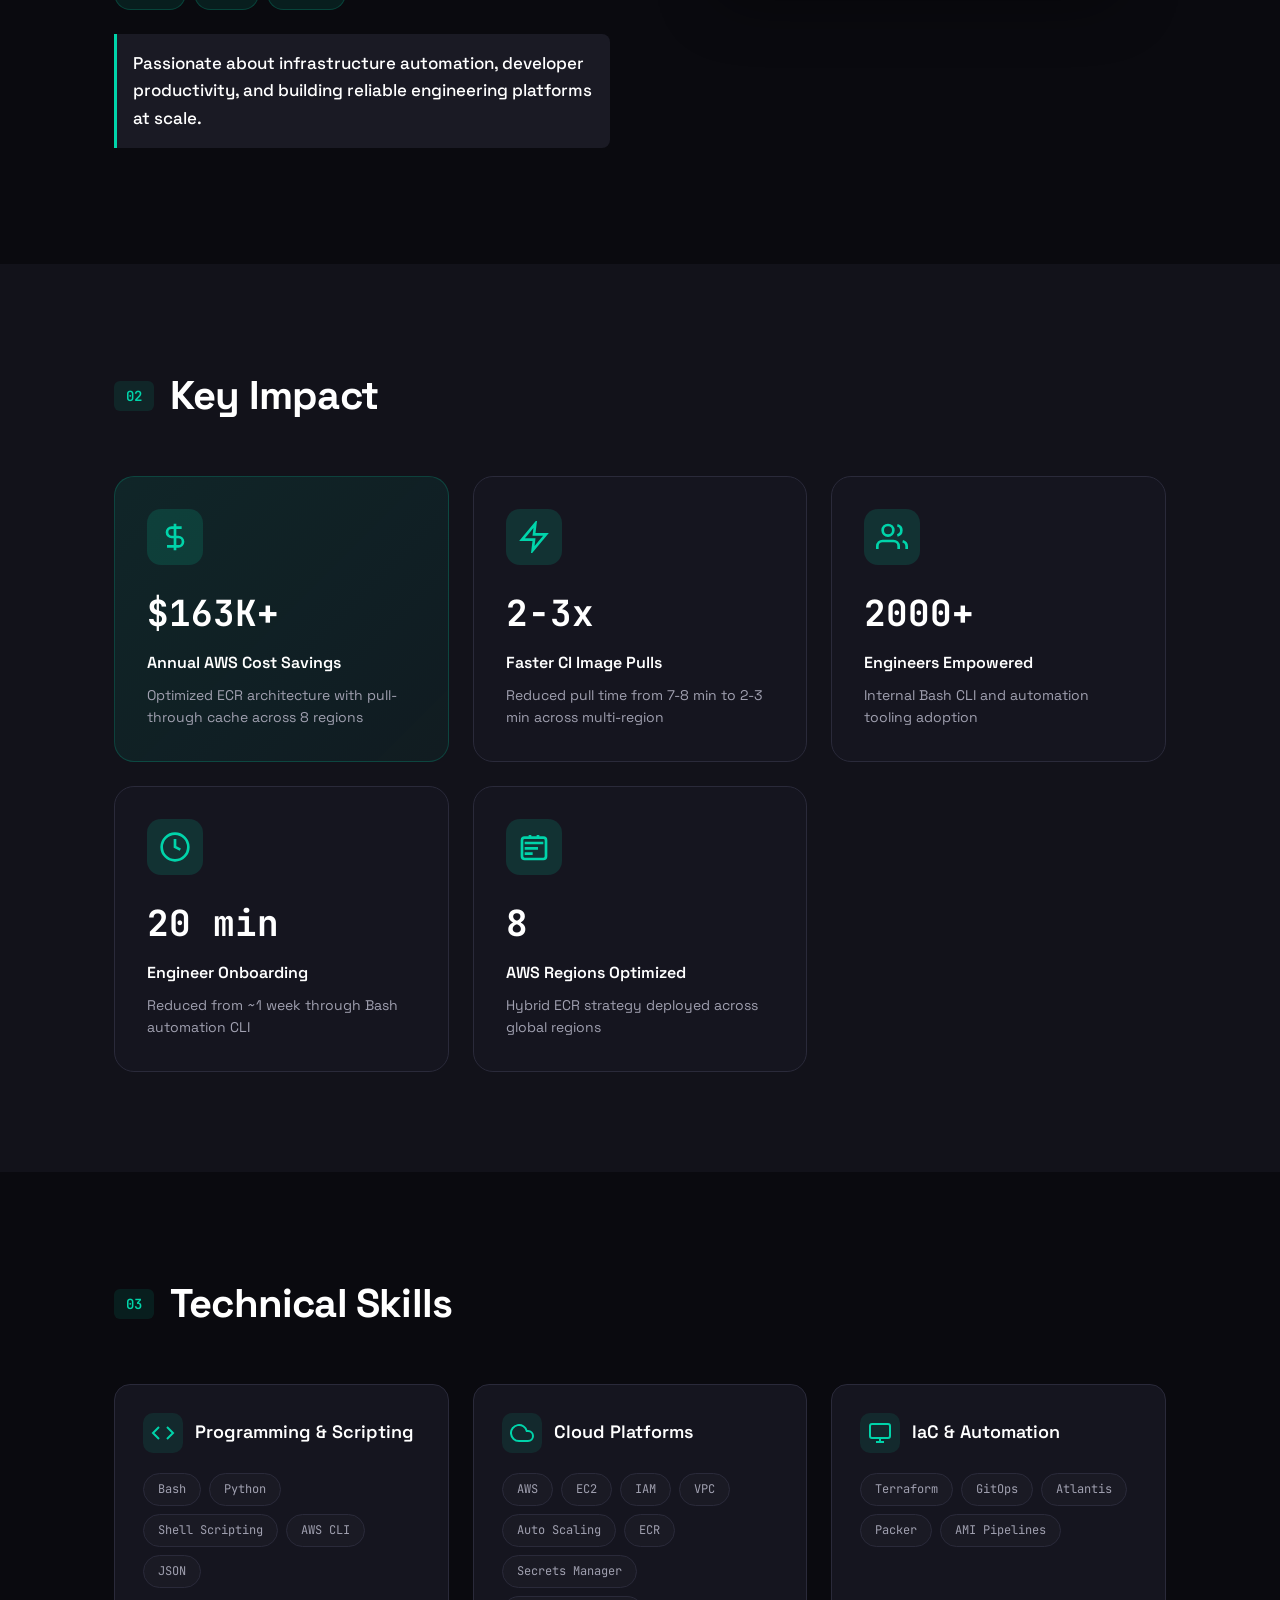
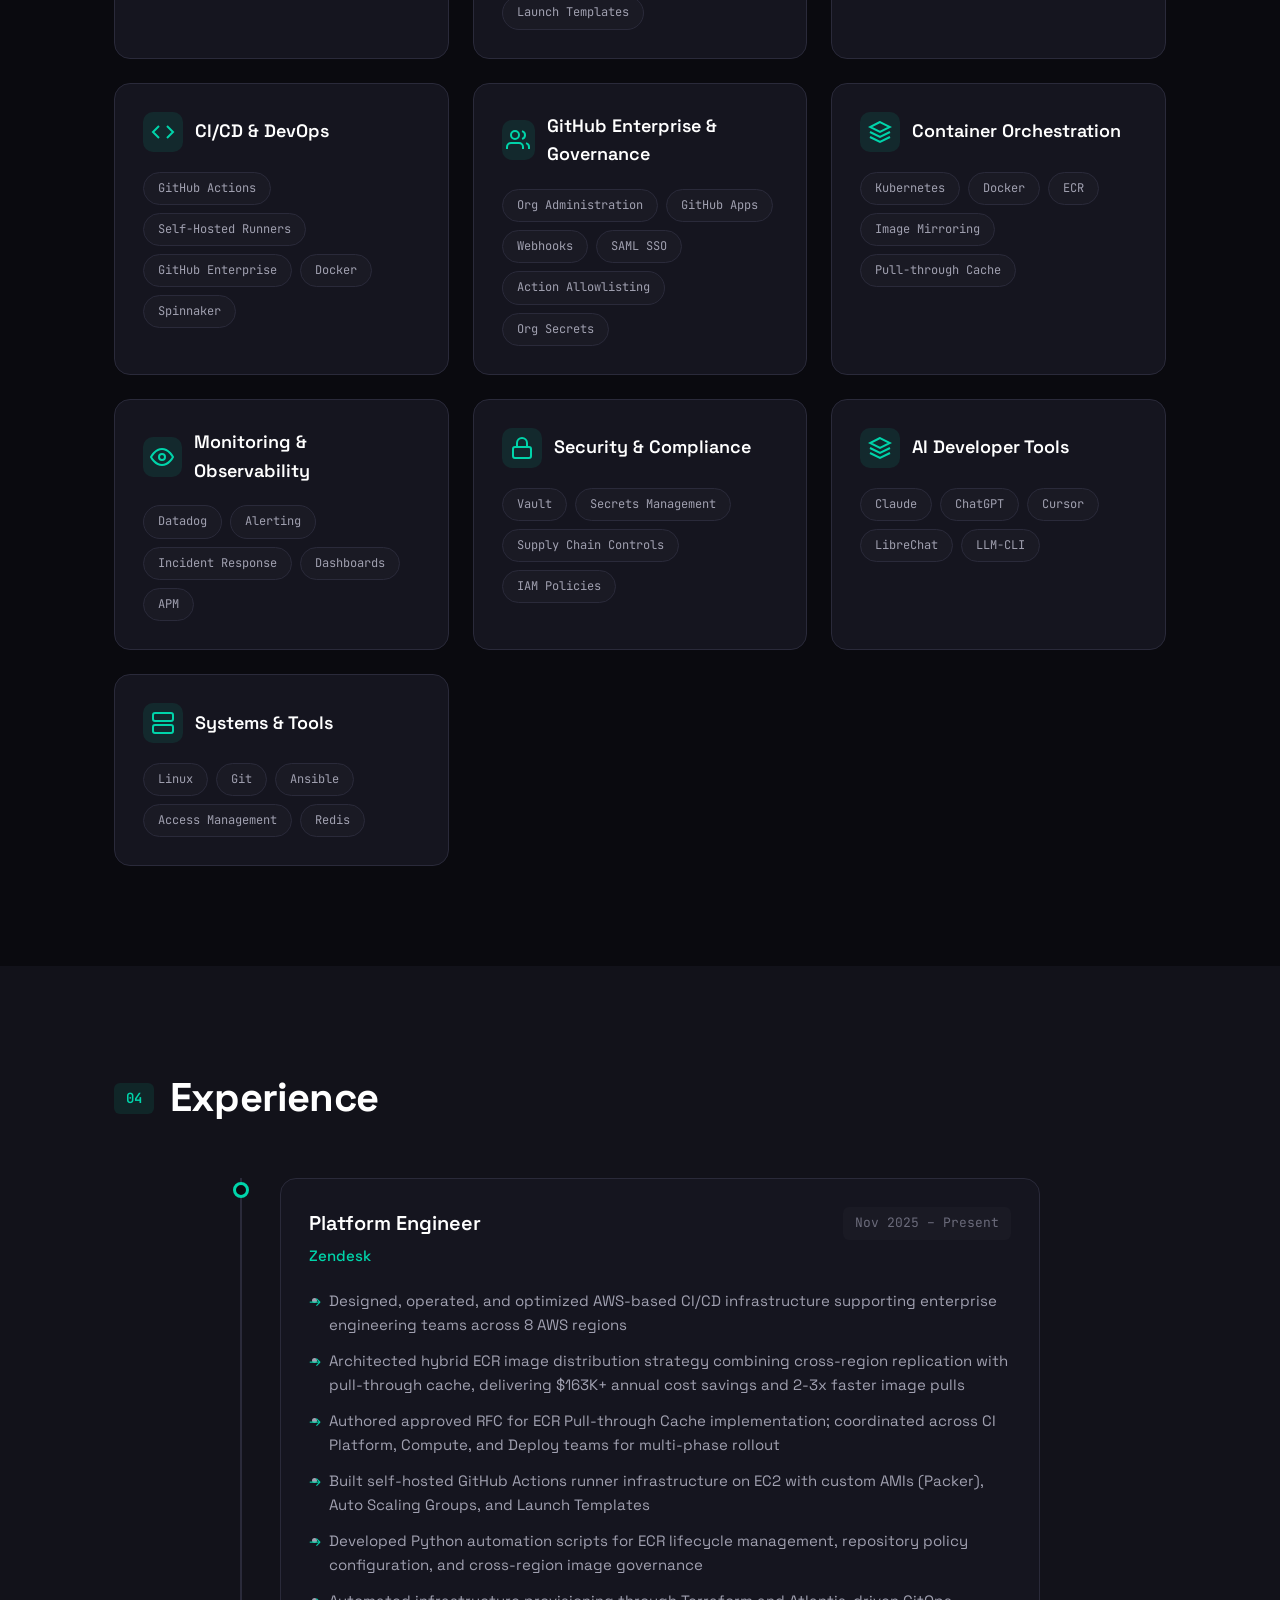
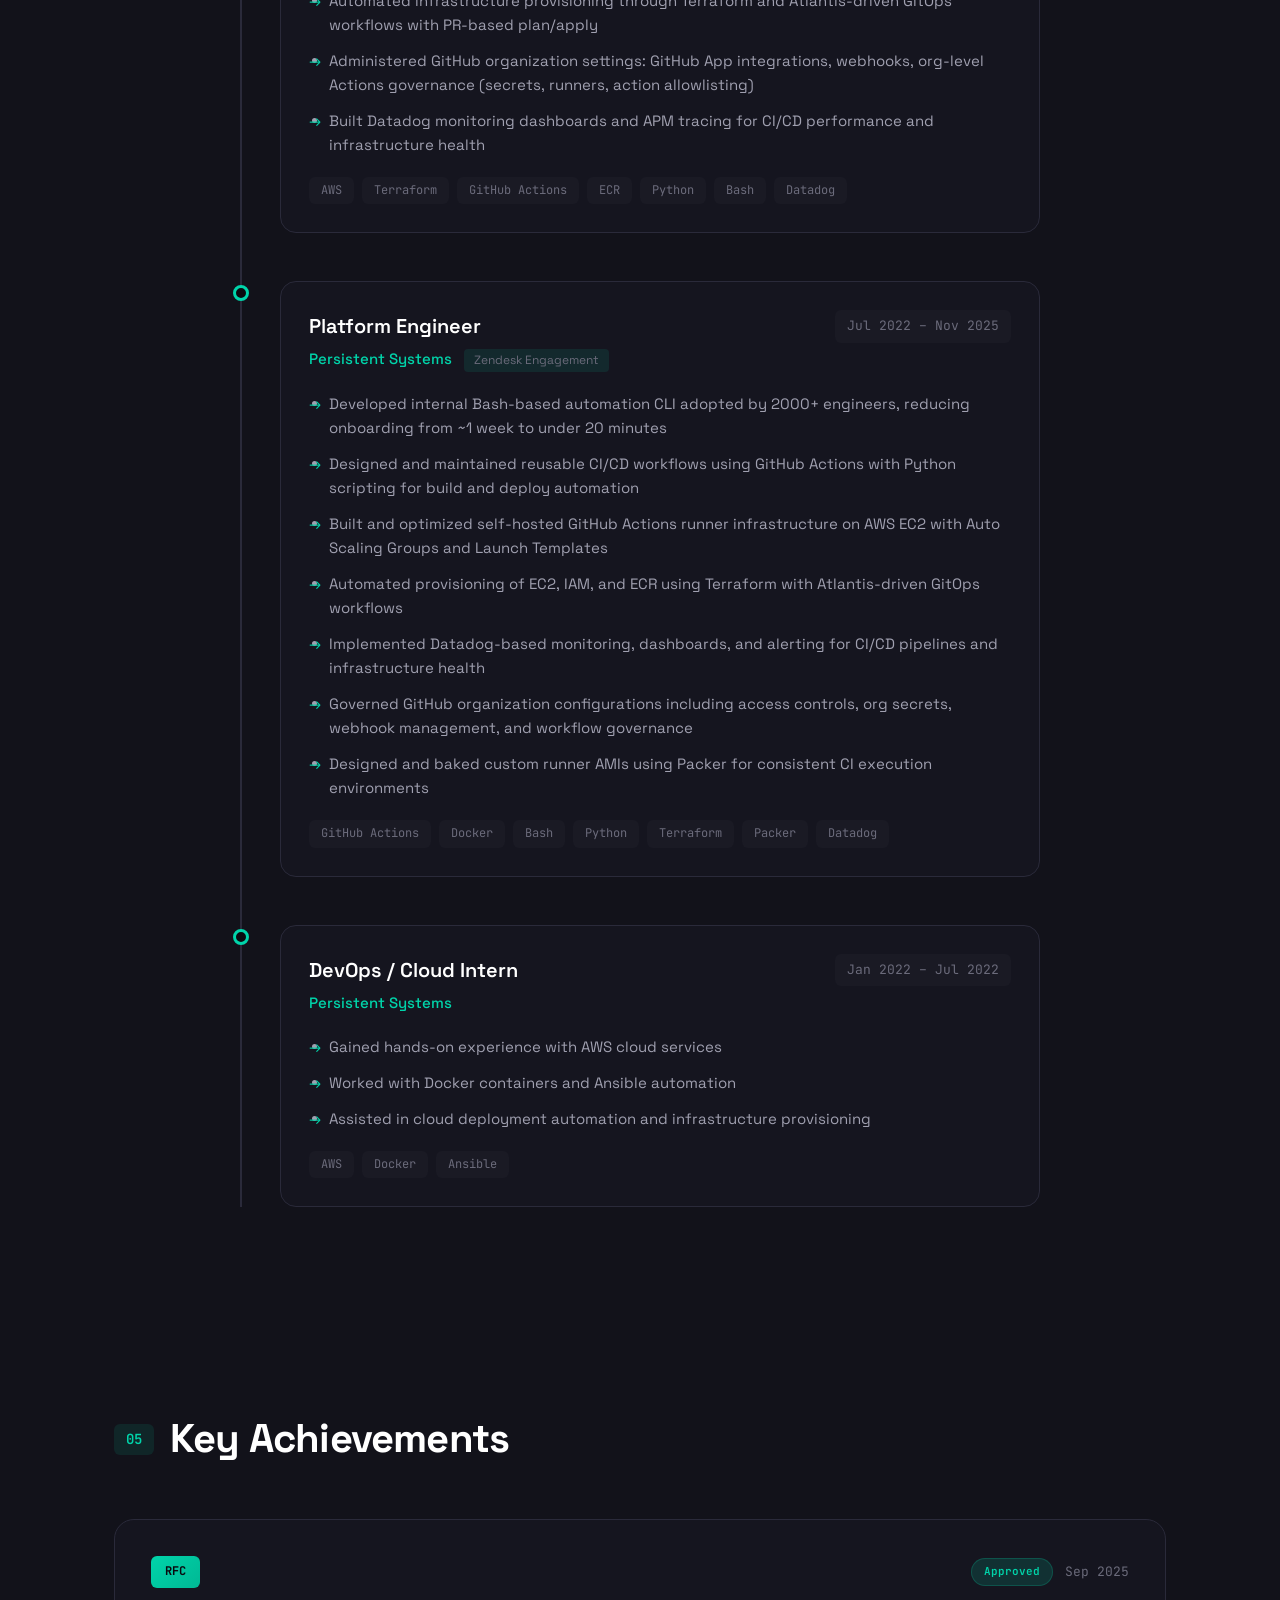
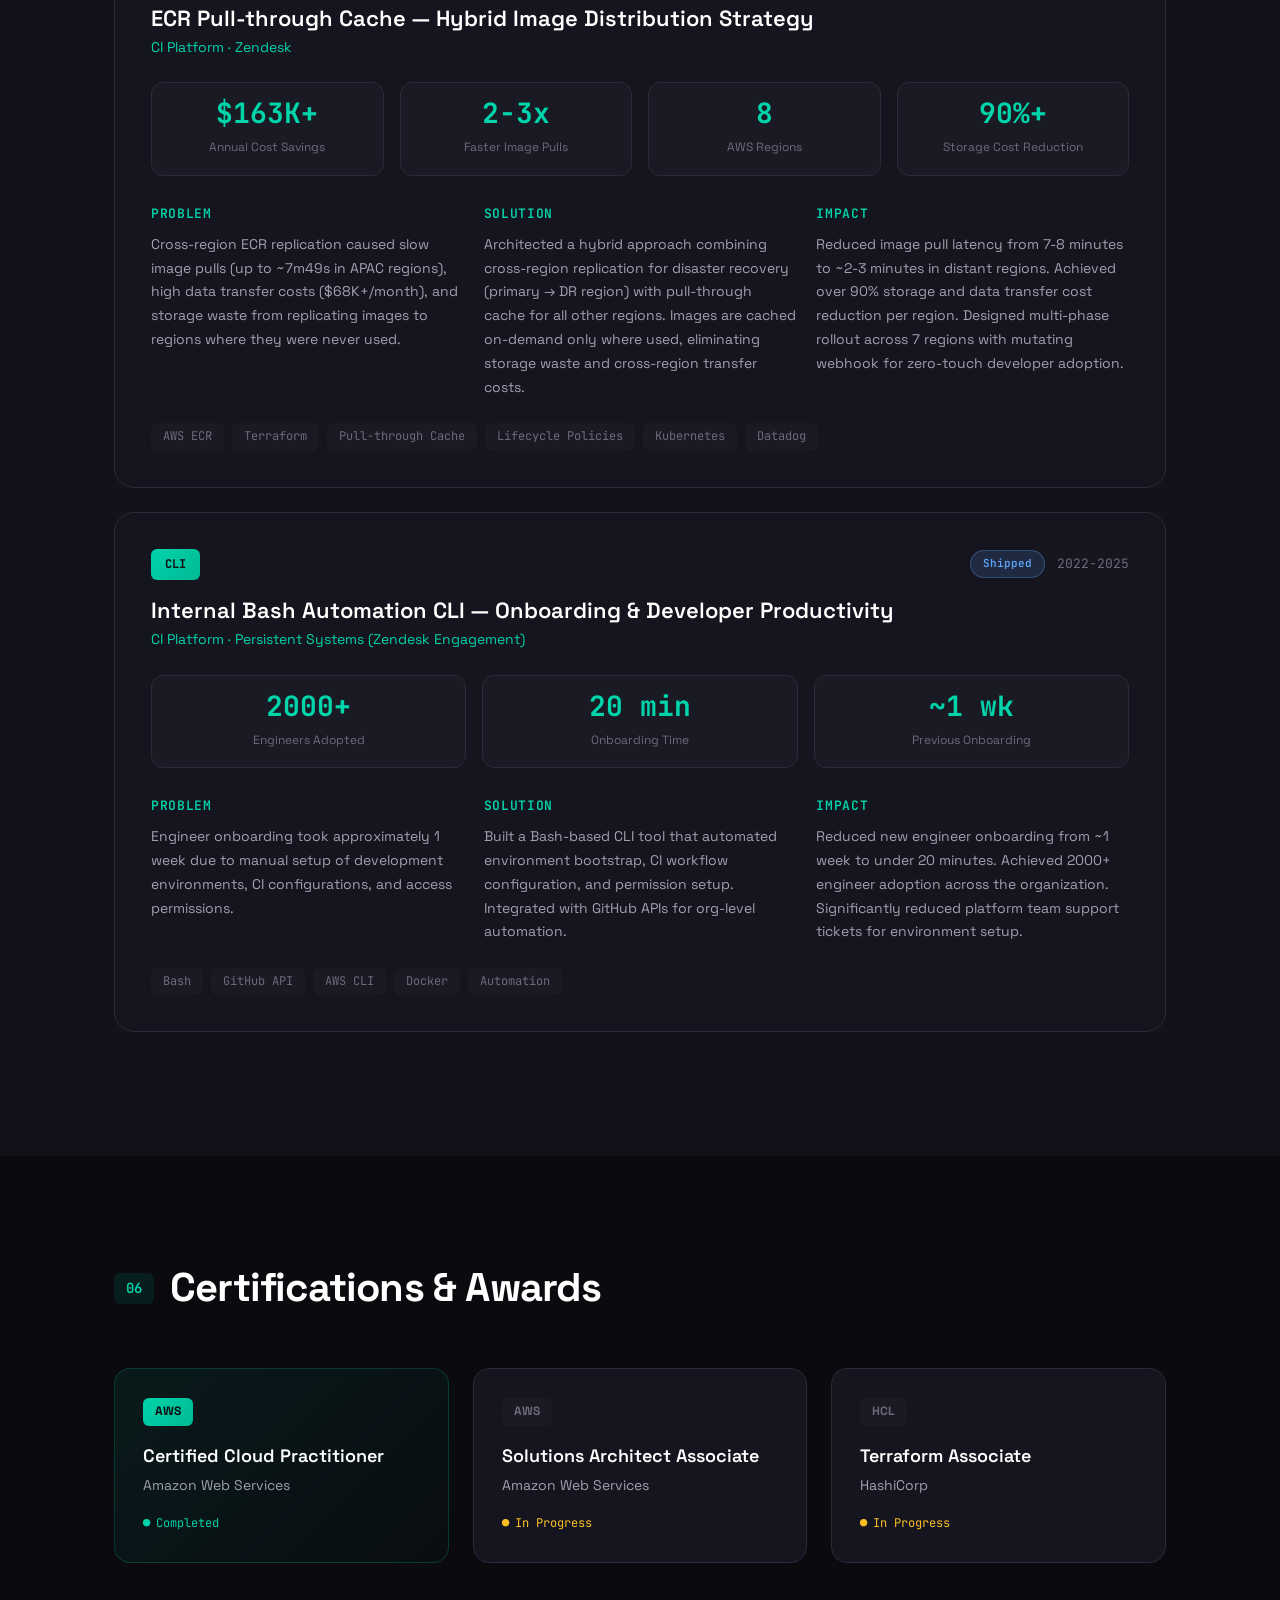
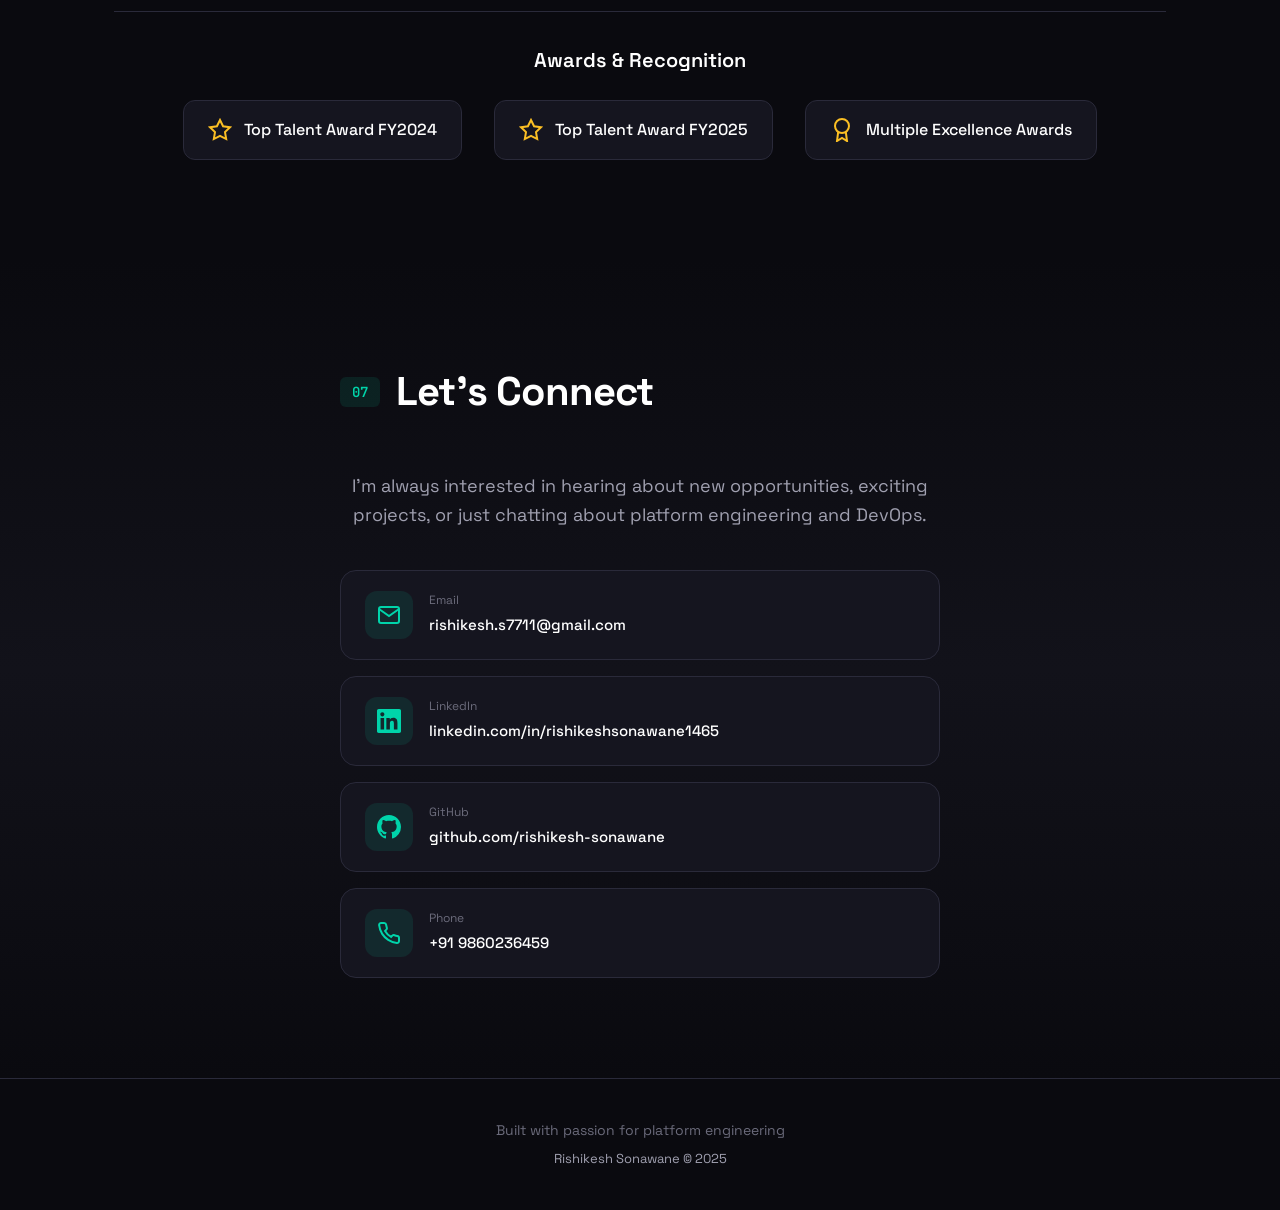
==== commit 24f1278f: "Add Key Achievements section, enhance Skills/Experience with Bash/Python focus" ====
--- a/index.html
+++ b/index.html
@@ -32,6 +32,7 @@
                 <li><a href="#impact" class="nav-link">Impact</a></li>
                 <li><a href="#skills" class="nav-link">Skills</a></li>
                 <li><a href="#experience" class="nav-link">Experience</a></li>
+                <li><a href="#achievements" class="nav-link">Achievements</a></li>
                 <li><a href="#certifications" class="nav-link">Certifications</a></li>
                 <li><a href="#contact" class="nav-link nav-cta">Contact</a></li>
             </ul>
@@ -106,10 +107,10 @@
                         Platform Engineer with <strong>4+ years of experience</strong> designing, scaling, and operating enterprise CI/CD infrastructure on AWS.
                     </p>
                     <p>
-                        Specialized in GitHub Actions, Terraform-driven infrastructure automation, self-hosted runner platforms, cloud cost optimization, and developer productivity engineering.
+                        Specialized in GitHub Actions, Terraform-driven infrastructure automation, Bash/Python scripting, self-hosted runner platforms, cloud cost optimization, and developer productivity engineering.
                     </p>
                     <p>
-                        Experienced in building scalable AWS infrastructure, automating CI/CD workflows, improving platform reliability, and optimizing developer operations across enterprise environments.
+                        Experienced in building scalable AWS infrastructure, automating CI/CD workflows, improving platform reliability, and optimizing developer operations across enterprise environments. Authored an approved RFC that rearchitected ECR image distribution across 8 AWS regions, delivering over $160K in annual cost savings.
                     </p>
                     <div class="about-tech">
                         <span>AWS</span>
@@ -117,6 +118,8 @@
                         <span>GitHub Actions</span>
                         <span>Docker</span>
                         <span>ECR</span>
+                        <span>Bash</span>
+                        <span>Python</span>
                         <span>Linux</span>
                         <span>Datadog</span>
                     </div>
@@ -160,9 +163,9 @@
                             <path d="M12 2v20M17 5H9.5a3.5 3.5 0 000 7h5a3.5 3.5 0 010 7H6"/>
                         </svg>
                     </div>
-                    <div class="impact-metric">$160K+</div>
+                    <div class="impact-metric">$163K+</div>
                     <div class="impact-label">Annual AWS Cost Savings</div>
-                    <div class="impact-desc">Optimized ECR architecture and image lifecycle management</div>
+                    <div class="impact-desc">Optimized ECR architecture with pull-through cache across 8 regions</div>
                 </div>
                 <div class="impact-card">
                     <div class="impact-icon">
@@ -172,7 +175,7 @@
                     </div>
                     <div class="impact-metric">2-3x</div>
                     <div class="impact-label">Faster CI Image Pulls</div>
-                    <div class="impact-desc">Reduced pull time from 7-8 min to 2-3 min in multi-region</div>
+                    <div class="impact-desc">Reduced pull time from 7-8 min to 2-3 min across multi-region</div>
                 </div>
                 <div class="impact-card">
                     <div class="impact-icon">
@@ -184,7 +187,7 @@
                     </div>
                     <div class="impact-metric">2000+</div>
                     <div class="impact-label">Engineers Empowered</div>
-                    <div class="impact-desc">Internal automation tooling adoption</div>
+                    <div class="impact-desc">Internal Bash CLI and automation tooling adoption</div>
                 </div>
                 <div class="impact-card">
                     <div class="impact-icon">
@@ -194,8 +197,19 @@
                         </svg>
                     </div>
                     <div class="impact-metric">20 min</div>
-                    <div class="impact-label">Onboarding Time</div>
-                    <div class="impact-desc">Reduced from ~1 week through automation</div>
+                    <div class="impact-label">Engineer Onboarding</div>
+                    <div class="impact-desc">Reduced from ~1 week through Bash automation CLI</div>
+                </div>
+                <div class="impact-card">
+                    <div class="impact-icon">
+                        <svg width="32" height="32" viewBox="0 0 24 24" fill="none" stroke="currentColor" stroke-width="2">
+                            <path d="M9 3v2m6-2v2M5 9h14M5 13h10M5 17h6"/>
+                            <rect x="3" y="5" width="18" height="16" rx="2"/>
+                        </svg>
+                    </div>
+                    <div class="impact-metric">8</div>
+                    <div class="impact-label">AWS Regions Optimized</div>
+                    <div class="impact-desc">Hybrid ECR strategy deployed across global regions</div>
                 </div>
             </div>
         </div>
@@ -213,6 +227,24 @@
                     <div class="skill-category-header">
                         <div class="skill-icon">
                             <svg width="24" height="24" viewBox="0 0 24 24" fill="none" stroke="currentColor" stroke-width="2">
+                                <polyline points="16 18 22 12 16 6"/>
+                                <polyline points="8 6 2 12 8 18"/>
+                            </svg>
+                        </div>
+                        <h3>Programming & Scripting</h3>
+                    </div>
+                    <div class="skill-tags">
+                        <span class="skill-tag">Bash</span>
+                        <span class="skill-tag">Python</span>
+                        <span class="skill-tag">Shell Scripting</span>
+                        <span class="skill-tag">AWS CLI</span>
+                        <span class="skill-tag">JSON</span>
+                    </div>
+                </div>
+                <div class="skill-category">
+                    <div class="skill-category-header">
+                        <div class="skill-icon">
+                            <svg width="24" height="24" viewBox="0 0 24 24" fill="none" stroke="currentColor" stroke-width="2">
                                 <path d="M18 10h-1.26A8 8 0 109 20h9a5 5 0 000-10z"/>
                             </svg>
                         </div>
@@ -225,6 +257,8 @@
                         <span class="skill-tag">VPC</span>
                         <span class="skill-tag">Auto Scaling</span>
                         <span class="skill-tag">ECR</span>
+                        <span class="skill-tag">Secrets Manager</span>
+                        <span class="skill-tag">Launch Templates</span>
                     </div>
                 </div>
                 <div class="skill-category">
@@ -242,8 +276,8 @@
                         <span class="skill-tag">Terraform</span>
                         <span class="skill-tag">GitOps</span>
                         <span class="skill-tag">Atlantis</span>
-                        <span class="skill-tag">Bash</span>
-                        <span class="skill-tag">AWS CLI</span>
+                        <span class="skill-tag">Packer</span>
+                        <span class="skill-tag">AMI Pipelines</span>
                     </div>
                 </div>
                 <div class="skill-category">
@@ -261,6 +295,46 @@
                         <span class="skill-tag">Self-Hosted Runners</span>
                         <span class="skill-tag">GitHub Enterprise</span>
                         <span class="skill-tag">Docker</span>
+                        <span class="skill-tag">Spinnaker</span>
+                    </div>
+                </div>
+                <div class="skill-category">
+                    <div class="skill-category-header">
+                        <div class="skill-icon">
+                            <svg width="24" height="24" viewBox="0 0 24 24" fill="none" stroke="currentColor" stroke-width="2">
+                                <path d="M17 21v-2a4 4 0 00-4-4H5a4 4 0 00-4 4v2"/>
+                                <circle cx="9" cy="7" r="4"/>
+                                <path d="M23 21v-2a4 4 0 00-3-3.87M16 3.13a4 4 0 010 7.75"/>
+                            </svg>
+                        </div>
+                        <h3>GitHub Enterprise & Governance</h3>
+                    </div>
+                    <div class="skill-tags">
+                        <span class="skill-tag">Org Administration</span>
+                        <span class="skill-tag">GitHub Apps</span>
+                        <span class="skill-tag">Webhooks</span>
+                        <span class="skill-tag">SAML SSO</span>
+                        <span class="skill-tag">Action Allowlisting</span>
+                        <span class="skill-tag">Org Secrets</span>
+                    </div>
+                </div>
+                <div class="skill-category">
+                    <div class="skill-category-header">
+                        <div class="skill-icon">
+                            <svg width="24" height="24" viewBox="0 0 24 24" fill="none" stroke="currentColor" stroke-width="2">
+                                <path d="M12 2L2 7l10 5 10-5-10-5z"/>
+                                <path d="M2 17l10 5 10-5"/>
+                                <path d="M2 12l10 5 10-5"/>
+                            </svg>
+                        </div>
+                        <h3>Container Orchestration</h3>
+                    </div>
+                    <div class="skill-tags">
+                        <span class="skill-tag">Kubernetes</span>
+                        <span class="skill-tag">Docker</span>
+                        <span class="skill-tag">ECR</span>
+                        <span class="skill-tag">Image Mirroring</span>
+                        <span class="skill-tag">Pull-through Cache</span>
                     </div>
                 </div>
                 <div class="skill-category">
@@ -278,6 +352,24 @@
                         <span class="skill-tag">Alerting</span>
                         <span class="skill-tag">Incident Response</span>
                         <span class="skill-tag">Dashboards</span>
+                        <span class="skill-tag">APM</span>
+                    </div>
+                </div>
+                <div class="skill-category">
+                    <div class="skill-category-header">
+                        <div class="skill-icon">
+                            <svg width="24" height="24" viewBox="0 0 24 24" fill="none" stroke="currentColor" stroke-width="2">
+                                <rect x="3" y="11" width="18" height="11" rx="2" ry="2"/>
+                                <path d="M7 11V7a5 5 0 0110 0v4"/>
+                            </svg>
+                        </div>
+                        <h3>Security & Compliance</h3>
+                    </div>
+                    <div class="skill-tags">
+                        <span class="skill-tag">Vault</span>
+                        <span class="skill-tag">Secrets Management</span>
+                        <span class="skill-tag">Supply Chain Controls</span>
+                        <span class="skill-tag">IAM Policies</span>
                     </div>
                 </div>
                 <div class="skill-category">
@@ -316,6 +408,7 @@
                         <span class="skill-tag">Git</span>
                         <span class="skill-tag">Ansible</span>
                         <span class="skill-tag">Access Management</span>
+                        <span class="skill-tag">Redis</span>
                     </div>
                 </div>
             </div>
@@ -341,19 +434,22 @@
                             <span class="timeline-date">Nov 2025 – Present</span>
                         </div>
                         <ul class="timeline-achievements">
-                            <li>Designed, operated, and optimized AWS-based CI/CD infrastructure supporting enterprise engineering teams</li>
-                            <li>Improved reliability and scalability of self-hosted GitHub Actions runner infrastructure on EC2, Auto Scaling Groups, and Launch Templates</li>
-                            <li>Optimized Amazon ECR workflows using lifecycle policies, Docker Hub mirroring, and standardized image versioning</li>
-                            <li>Reduced container image pull latency from 7-8 minutes to 2-3 minutes in non-primary regions</li>
-                            <li>Achieved over 90% reduction in ECR storage and cross-region data transfer costs</li>
-                            <li>Automated infrastructure provisioning through Terraform and Atlantis-driven GitOps workflows</li>
-                            <li>Built Datadog monitoring dashboards for CI/CD performance and infrastructure health</li>
+                            <li>Designed, operated, and optimized AWS-based CI/CD infrastructure supporting enterprise engineering teams across 8 AWS regions</li>
+                            <li>Architected hybrid ECR image distribution strategy combining cross-region replication with pull-through cache, delivering $163K+ annual cost savings and 2-3x faster image pulls</li>
+                            <li>Authored approved RFC for ECR Pull-through Cache implementation; coordinated across CI Platform, Compute, and Deploy teams for multi-phase rollout</li>
+                            <li>Built self-hosted GitHub Actions runner infrastructure on EC2 with custom AMIs (Packer), Auto Scaling Groups, and Launch Templates</li>
+                            <li>Developed Python automation scripts for ECR lifecycle management, repository policy configuration, and cross-region image governance</li>
+                            <li>Automated infrastructure provisioning through Terraform and Atlantis-driven GitOps workflows with PR-based plan/apply</li>
+                            <li>Administered GitHub organization settings: GitHub App integrations, webhooks, org-level Actions governance (secrets, runners, action allowlisting)</li>
+                            <li>Built Datadog monitoring dashboards and APM tracing for CI/CD performance and infrastructure health</li>
                         </ul>
                         <div class="timeline-tech">
                             <span>AWS</span>
                             <span>Terraform</span>
                             <span>GitHub Actions</span>
                             <span>ECR</span>
+                            <span>Python</span>
+                            <span>Bash</span>
                             <span>Datadog</span>
                         </div>
                     </div>
@@ -371,17 +467,20 @@
                         </div>
                         <ul class="timeline-achievements">
                             <li>Developed internal Bash-based automation CLI adopted by 2000+ engineers, reducing onboarding from ~1 week to under 20 minutes</li>
-                            <li>Designed and maintained reusable CI/CD workflows using GitHub Actions</li>
-                            <li>Built and optimized self-hosted GitHub Actions runner infrastructure on AWS EC2</li>
-                            <li>Automated provisioning of EC2, IAM, and ECR using Terraform</li>
-                            <li>Implemented Datadog-based monitoring and alerting solutions</li>
-                            <li>Governed GitHub organization configurations including access controls and workflow governance</li>
+                            <li>Designed and maintained reusable CI/CD workflows using GitHub Actions with Python scripting for build and deploy automation</li>
+                            <li>Built and optimized self-hosted GitHub Actions runner infrastructure on AWS EC2 with Auto Scaling Groups and Launch Templates</li>
+                            <li>Automated provisioning of EC2, IAM, and ECR using Terraform with Atlantis-driven GitOps workflows</li>
+                            <li>Implemented Datadog-based monitoring, dashboards, and alerting for CI/CD pipelines and infrastructure health</li>
+                            <li>Governed GitHub organization configurations including access controls, org secrets, webhook management, and workflow governance</li>
+                            <li>Designed and baked custom runner AMIs using Packer for consistent CI execution environments</li>
                         </ul>
                         <div class="timeline-tech">
                             <span>GitHub Actions</span>
                             <span>Docker</span>
                             <span>Bash</span>
+                            <span>Python</span>
                             <span>Terraform</span>
+                            <span>Packer</span>
                             <span>Datadog</span>
                         </div>
                     </div>
@@ -412,11 +511,118 @@
         </div>
     </section>
 
+    <!-- Key Achievements Section -->
+    <section id="achievements" class="section section-dark">
+        <div class="container">
+            <div class="section-header">
+                <span class="section-tag">05</span>
+                <h2 class="section-title">Key Achievements</h2>
+            </div>
+            <div class="achievement-card">
+                <div class="achievement-header">
+                    <div class="achievement-badge">RFC</div>
+                    <div class="achievement-meta">
+                        <span class="achievement-status status-approved">Approved</span>
+                        <span class="achievement-date">Sep 2025</span>
+                    </div>
+                </div>
+                <h3 class="achievement-title">ECR Pull-through Cache — Hybrid Image Distribution Strategy</h3>
+                <p class="achievement-subtitle">CI Platform · Zendesk</p>
+                <div class="achievement-grid">
+                    <div class="achievement-stat">
+                        <span class="achievement-value">$163K+</span>
+                        <span class="achievement-label">Annual Cost Savings</span>
+                    </div>
+                    <div class="achievement-stat">
+                        <span class="achievement-value">2-3x</span>
+                        <span class="achievement-label">Faster Image Pulls</span>
+                    </div>
+                    <div class="achievement-stat">
+                        <span class="achievement-value">8</span>
+                        <span class="achievement-label">AWS Regions</span>
+                    </div>
+                    <div class="achievement-stat">
+                        <span class="achievement-value">90%+</span>
+                        <span class="achievement-label">Storage Cost Reduction</span>
+                    </div>
+                </div>
+                <div class="achievement-details">
+                    <div class="achievement-problem">
+                        <h4>Problem</h4>
+                        <p>Cross-region ECR replication caused slow image pulls (up to ~7m49s in APAC regions), high data transfer costs ($68K+/month), and storage waste from replicating images to regions where they were never used.</p>
+                    </div>
+                    <div class="achievement-solution">
+                        <h4>Solution</h4>
+                        <p>Architected a hybrid approach combining cross-region replication for disaster recovery (primary → DR region) with pull-through cache for all other regions. Images are cached on-demand only where used, eliminating storage waste and cross-region transfer costs.</p>
+                    </div>
+                    <div class="achievement-impact">
+                        <h4>Impact</h4>
+                        <p>Reduced image pull latency from 7-8 minutes to ~2-3 minutes in distant regions. Achieved over 90% storage and data transfer cost reduction per region. Designed multi-phase rollout across 7 regions with mutating webhook for zero-touch developer adoption.</p>
+                    </div>
+                </div>
+                <div class="achievement-tech">
+                    <span>AWS ECR</span>
+                    <span>Terraform</span>
+                    <span>Pull-through Cache</span>
+                    <span>Lifecycle Policies</span>
+                    <span>Kubernetes</span>
+                    <span>Datadog</span>
+                </div>
+            </div>
+            <div class="achievement-card">
+                <div class="achievement-header">
+                    <div class="achievement-badge">CLI</div>
+                    <div class="achievement-meta">
+                        <span class="achievement-status status-shipped">Shipped</span>
+                        <span class="achievement-date">2022-2025</span>
+                    </div>
+                </div>
+                <h3 class="achievement-title">Internal Bash Automation CLI — Onboarding & Developer Productivity</h3>
+                <p class="achievement-subtitle">CI Platform · Persistent Systems (Zendesk Engagement)</p>
+                <div class="achievement-grid">
+                    <div class="achievement-stat">
+                        <span class="achievement-value">2000+</span>
+                        <span class="achievement-label">Engineers Adopted</span>
+                    </div>
+                    <div class="achievement-stat">
+                        <span class="achievement-value">20 min</span>
+                        <span class="achievement-label">Onboarding Time</span>
+                    </div>
+                    <div class="achievement-stat">
+                        <span class="achievement-value">~1 wk</span>
+                        <span class="achievement-label">Previous Onboarding</span>
+                    </div>
+                </div>
+                <div class="achievement-details">
+                    <div class="achievement-problem">
+                        <h4>Problem</h4>
+                        <p>Engineer onboarding took approximately 1 week due to manual setup of development environments, CI configurations, and access permissions.</p>
+                    </div>
+                    <div class="achievement-solution">
+                        <h4>Solution</h4>
+                        <p>Built a Bash-based CLI tool that automated environment bootstrap, CI workflow configuration, and permission setup. Integrated with GitHub APIs for org-level automation.</p>
+                    </div>
+                    <div class="achievement-impact">
+                        <h4>Impact</h4>
+                        <p>Reduced new engineer onboarding from ~1 week to under 20 minutes. Achieved 2000+ engineer adoption across the organization. Significantly reduced platform team support tickets for environment setup.</p>
+                    </div>
+                </div>
+                <div class="achievement-tech">
+                    <span>Bash</span>
+                    <span>GitHub API</span>
+                    <span>AWS CLI</span>
+                    <span>Docker</span>
+                    <span>Automation</span>
+                </div>
+            </div>
+        </div>
+    </section>
+
     <!-- Certifications Section -->
     <section id="certifications" class="section">
         <div class="container">
             <div class="section-header">
-                <span class="section-tag">05</span>
+                <span class="section-tag">06</span>
                 <h2 class="section-title">Certifications & Awards</h2>
             </div>
             <div class="certs-grid">
@@ -472,7 +678,7 @@
             <div class="contact-wrapper">
                 <div class="contact-content">
                     <div class="section-header">
-                        <span class="section-tag">06</span>
+                        <span class="section-tag">07</span>
                         <h2 class="section-title">Let's Connect</h2>
                     </div>
                     <p class="contact-intro">
--- a/styles.css
+++ b/styles.css
@@ -818,6 +818,161 @@
     color: var(--text-muted);
 }
 
+/* Key Achievements Section */
+.achievement-card {
+    padding: 36px;
+    background: var(--bg-card);
+    border: 1px solid var(--border-color);
+    border-radius: 20px;
+    margin-bottom: 24px;
+    transition: var(--transition-smooth);
+}
+
+.achievement-card:hover {
+    border-color: var(--border-glow);
+    transform: translateY(-4px);
+}
+
+.achievement-header {
+    display: flex;
+    justify-content: space-between;
+    align-items: center;
+    margin-bottom: 16px;
+    flex-wrap: wrap;
+    gap: 12px;
+}
+
+.achievement-badge {
+    display: inline-block;
+    padding: 6px 14px;
+    background: var(--gradient-primary);
+    border-radius: 6px;
+    font-family: var(--font-mono);
+    font-size: 12px;
+    font-weight: 700;
+    color: var(--bg-primary);
+}
+
+.achievement-meta {
+    display: flex;
+    align-items: center;
+    gap: 12px;
+}
+
+.achievement-status {
+    display: inline-block;
+    padding: 4px 12px;
+    border-radius: 100px;
+    font-family: var(--font-mono);
+    font-size: 11px;
+    font-weight: 600;
+}
+
+.status-approved {
+    background: rgba(0, 212, 170, 0.15);
+    color: var(--accent-primary);
+    border: 1px solid var(--border-glow);
+}
+
+.status-shipped {
+    background: rgba(96, 165, 250, 0.15);
+    color: #60a5fa;
+    border: 1px solid rgba(96, 165, 250, 0.3);
+}
+
+.achievement-date {
+    font-family: var(--font-mono);
+    font-size: 13px;
+    color: var(--text-muted);
+}
+
+.achievement-title {
+    font-size: 22px;
+    font-weight: 600;
+    margin-bottom: 4px;
+    line-height: 1.3;
+}
+
+.achievement-subtitle {
+    font-size: 14px;
+    color: var(--accent-primary);
+    margin-bottom: 24px;
+}
+
+.achievement-grid {
+    display: grid;
+    grid-template-columns: repeat(auto-fit, minmax(140px, 1fr));
+    gap: 16px;
+    margin-bottom: 28px;
+}
+
+.achievement-stat {
+    text-align: center;
+    padding: 16px;
+    background: var(--bg-tertiary);
+    border-radius: 12px;
+    border: 1px solid var(--border-color);
+}
+
+.achievement-value {
+    display: block;
+    font-family: var(--font-mono);
+    font-size: 28px;
+    font-weight: 700;
+    color: var(--accent-primary);
+    line-height: 1;
+    margin-bottom: 6px;
+}
+
+.achievement-label {
+    font-size: 12px;
+    color: var(--text-muted);
+}
+
+.achievement-details {
+    display: grid;
+    grid-template-columns: 1fr 1fr 1fr;
+    gap: 20px;
+    margin-bottom: 24px;
+}
+
+@media (max-width: 768px) {
+    .achievement-details {
+        grid-template-columns: 1fr;
+    }
+}
+
+.achievement-details h4 {
+    font-size: 13px;
+    font-weight: 600;
+    color: var(--accent-primary);
+    text-transform: uppercase;
+    letter-spacing: 0.05em;
+    margin-bottom: 8px;
+    font-family: var(--font-mono);
+}
+
+.achievement-details p {
+    font-size: 14px;
+    color: var(--text-secondary);
+    line-height: 1.7;
+}
+
+.achievement-tech {
+    display: flex;
+    flex-wrap: wrap;
+    gap: 8px;
+}
+
+.achievement-tech span {
+    padding: 4px 12px;
+    border-radius: 6px;
+    font-family: var(--font-mono);
+    font-size: 12px;
+    color: var(--text-muted);
+    background: var(--bg-tertiary);
+}
+
 /* Certifications Section */
 .certs-grid {
     display: grid;
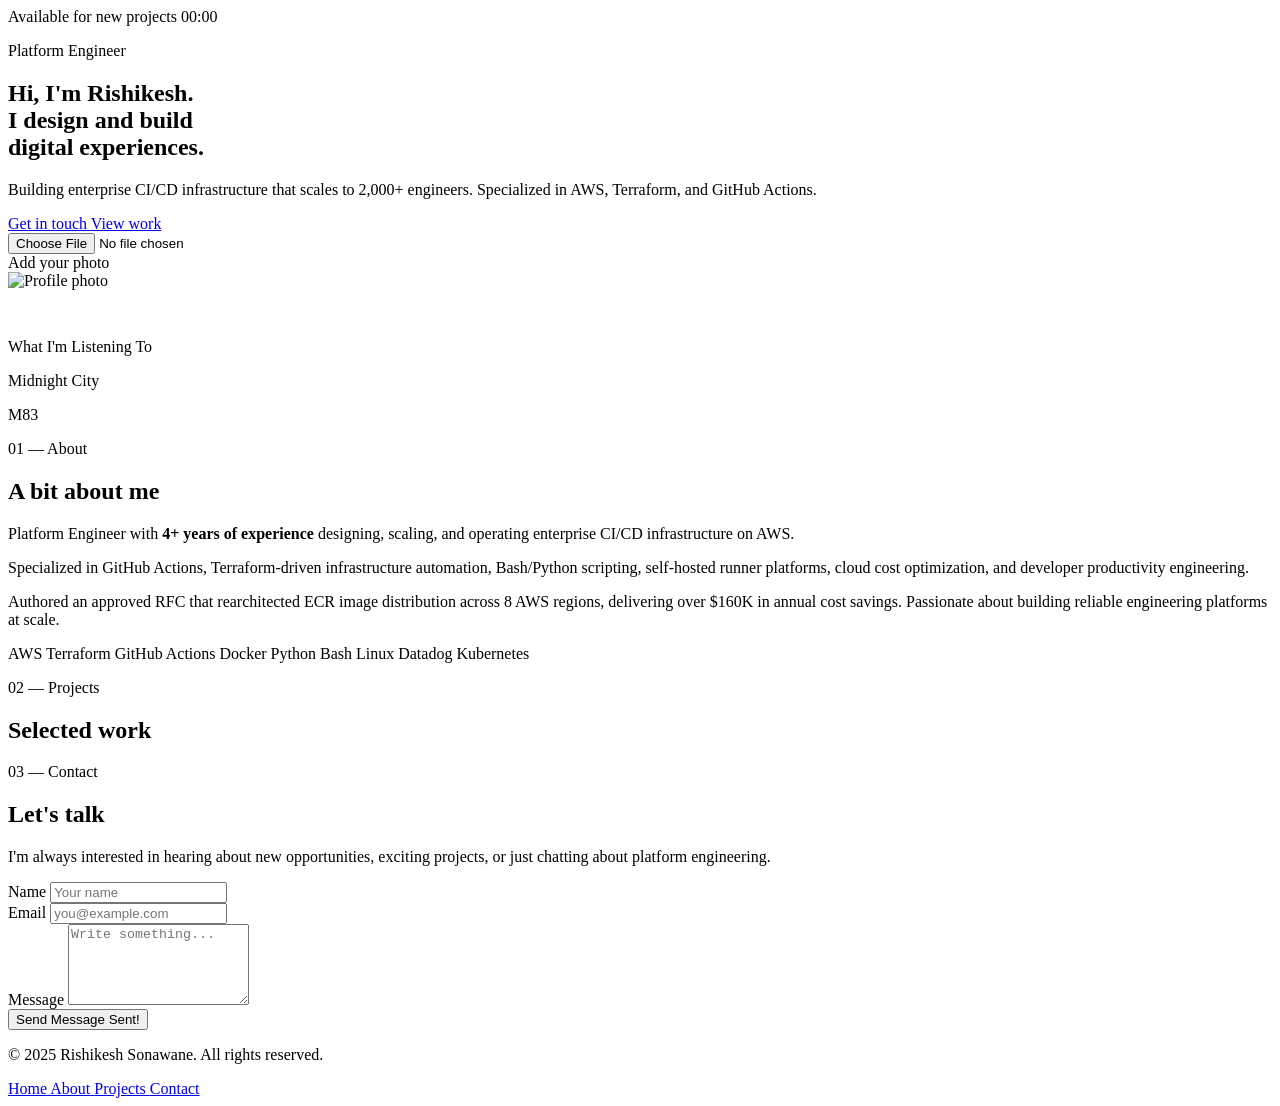
==== commit 4666f3ca: "Revamp portfolio to Scandinavian minimal light theme with dynamic projects Complete redesign from da" ====
--- a/index.html
+++ b/index.html
@@ -1,749 +1,242 @@
 <!DOCTYPE html>
 <html lang="en">
 <head>
-    <meta charset="UTF-8">
-    <meta name="viewport" content="width=device-width, initial-scale=1.0">
-    <title>Rishikesh Sonawane | Platform Engineer</title>
-    <meta name="description" content="Platform Engineer with 4+ years building enterprise CI/CD infrastructure on AWS. Reduced costs by $160K+ annually.">
-    <link rel="preconnect" href="https://fonts.googleapis.com">
-    <link rel="preconnect" href="https://fonts.gstatic.com" crossorigin>
-    <link href="https://fonts.googleapis.com/css2?family=JetBrains+Mono:wght@400;500;700&family=Space+Grotesk:wght@400;500;600;700&display=swap" rel="stylesheet">
-    <link rel="stylesheet" href="styles.css">
-    <link rel="icon" href="data:image/svg+xml,<svg xmlns='http://www.w3.org/2000/svg' viewBox='0 0 100 100'><text y='.9em' font-size='90'>⚡</text></svg>">
+  <meta charset="UTF-8" />
+  <meta name="viewport" content="width=device-width, initial-scale=1.0" />
+  <title>Rishikesh Sonawane — Platform Engineer</title>
+  <meta name="description" content="Platform Engineer with 4+ years building enterprise CI/CD infrastructure on AWS." />
+
+  <!-- Tailwind CSS CDN -->
+  <script src="https://cdn.tailwindcss.com"></script>
+  <script>
+    tailwind.config = {
+      theme: {
+        extend: {
+          colors: {
+            cream: '#FBFBFA',
+            charcoal: '#1C1C1E',
+            slate: '#6E6E73',
+            silver: '#C7C7CC',
+            'soft-border': '#E5E5EA',
+          },
+          fontFamily: {
+            sans: ['Inter', 'system-ui', 'sans-serif'],
+            display: ['"Playfair Display"', 'Georgia', 'serif'],
+            mono: ['"JetBrains Mono"', 'monospace'],
+          },
+        },
+      },
+    }
+  </script>
+
+  <!-- Google Fonts -->
+  <link rel="preconnect" href="https://fonts.googleapis.com" />
+  <link rel="preconnect" href="https://fonts.gstatic.com" crossorigin />
+  <link href="https://fonts.googleapis.com/css2?family=Inter:wght@300;400;500;600;700&family=Playfair+Display:ital,wght@0,400;0,600;1,400&family=JetBrains+Mono:wght@400;500&display=swap" rel="stylesheet" />
+
+  <!-- Lucide Icons -->
+  <script src="https://unpkg.com/lucide@latest/dist/umd/lucide.js"></script>
+
+  <link rel="stylesheet" href="styles.css" />
+  <link rel="icon" href="data:image/svg+xml,<svg xmlns='http://www.w3.org/2000/svg' viewBox='0 0 100 100'><text y='.9em' font-size='90'>✦</text></svg>" />
 </head>
-<body>
-    <!-- Animated Background -->
-    <div class="bg-grid"></div>
-    <div class="bg-glow"></div>
-
-    <!-- Navigation -->
-    <nav class="nav">
-        <div class="nav-content">
-            <a href="#" class="nav-logo">
-                <span class="logo-icon">RS</span>
-            </a>
-            <button class="nav-toggle" aria-label="Toggle navigation">
-                <span></span>
-                <span></span>
-                <span></span>
-            </button>
-            <ul class="nav-links">
-                <li><a href="#about" class="nav-link">About</a></li>
-                <li><a href="#impact" class="nav-link">Impact</a></li>
-                <li><a href="#skills" class="nav-link">Skills</a></li>
-                <li><a href="#experience" class="nav-link">Experience</a></li>
-                <li><a href="#achievements" class="nav-link">Achievements</a></li>
-                <li><a href="#certifications" class="nav-link">Certifications</a></li>
-                <li><a href="#contact" class="nav-link nav-cta">Contact</a></li>
-            </ul>
-        </div>
-    </nav>
-
-    <!-- Hero Section -->
-    <section class="hero">
-        <div class="hero-content">
-            <div class="hero-badge">
-                <span class="badge-dot"></span>
-                Available for opportunities
-            </div>
-            <h1 class="hero-title">
-                <span class="hero-name">Rishikesh Sonawane</span>
-                <span class="hero-role">
-                    <span class="typewriter"></span><span class="cursor">|</span>
-                </span>
-            </h1>
-            <p class="hero-tagline">Building enterprise CI/CD infrastructure that scales to 2000+ engineers</p>
-            <div class="hero-stats">
-                <div class="stat">
-                    <span class="stat-value" data-count="4">0</span>
-                    <span class="stat-suffix">+</span>
-                    <span class="stat-label">Years Experience</span>
-                </div>
-                <div class="stat">
-                    <span class="stat-value">$</span>
-                    <span class="stat-value" data-count="160">0</span>
-                    <span class="stat-suffix">K+</span>
-                    <span class="stat-label">Annual Savings</span>
-                </div>
-                <div class="stat">
-                    <span class="stat-value" data-count="2000">0</span>
-                    <span class="stat-suffix">+</span>
-                    <span class="stat-label">Engineers Impacted</span>
-                </div>
-            </div>
-            <div class="hero-cta">
-                <a href="#contact" class="btn btn-primary">
-                    <span>Let's Connect</span>
-                    <svg width="20" height="20" viewBox="0 0 24 24" fill="none" stroke="currentColor" stroke-width="2">
-                        <path d="M5 12h14M12 5l7 7-7 7"/>
-                    </svg>
-                </a>
-                <a href="https://github.com/rishikesh-sonawane" target="_blank" class="btn btn-secondary">
-                    <svg width="20" height="20" viewBox="0 0 24 24" fill="currentColor">
-                        <path d="M12 0C5.37 0 0 5.37 0 12c0 5.31 3.435 9.795 8.205 11.385.6.105.825-.255.825-.57 0-.285-.015-1.23-.015-2.235-3.015.555-3.795-.735-4.035-1.41-.135-.345-.72-1.41-1.23-1.695-.42-.225-1.02-.78-.015-.795.945-.015 1.62.87 1.845 1.23 1.08 1.815 2.805 1.305 3.495.99.105-.78.42-1.305.765-1.605-2.67-.3-5.46-1.335-5.46-5.925 0-1.305.465-2.385 1.23-3.225-.12-.3-.54-1.53.12-3.18 0 0 1.005-.315 3.3 1.23.96-.27 1.98-.405 3-.405s2.04.135 3 .405c2.295-1.56 3.3-1.23 3.3-1.23.66 1.65.24 2.88.12 3.18.765.84 1.23 1.905 1.23 3.225 0 4.605-2.805 5.625-5.475 5.925.435.375.81 1.095.81 2.22 0 1.605-.015 2.895-.015 3.3 0 .315.225.69.825.57A12.02 12.02 0 0024 12c0-6.63-5.37-12-12-12z"/>
-                    </svg>
-                    <span>GitHub</span>
-                </a>
-            </div>
-        </div>
-        <div class="scroll-indicator">
-            <span>Scroll to explore</span>
-            <svg width="24" height="24" viewBox="0 0 24 24" fill="none" stroke="currentColor" stroke-width="2">
-                <path d="M12 5v14M5 12l7 7 7-7"/>
-            </svg>
-        </div>
-    </section>
-
-    <!-- About Section -->
-    <section id="about" class="section">
-        <div class="container">
-            <div class="section-header">
-                <span class="section-tag">01</span>
-                <h2 class="section-title">About Me</h2>
-            </div>
-            <div class="about-grid">
-                <div class="about-content">
-                    <p class="about-lead">
-                        Platform Engineer with <strong>4+ years of experience</strong> designing, scaling, and operating enterprise CI/CD infrastructure on AWS.
-                    </p>
-                    <p>
-                        Specialized in GitHub Actions, Terraform-driven infrastructure automation, Bash/Python scripting, self-hosted runner platforms, cloud cost optimization, and developer productivity engineering.
-                    </p>
-                    <p>
-                        Experienced in building scalable AWS infrastructure, automating CI/CD workflows, improving platform reliability, and optimizing developer operations across enterprise environments. Authored an approved RFC that rearchitected ECR image distribution across 8 AWS regions, delivering over $160K in annual cost savings.
-                    </p>
-                    <div class="about-tech">
-                        <span>AWS</span>
-                        <span>Terraform</span>
-                        <span>GitHub Actions</span>
-                        <span>Docker</span>
-                        <span>ECR</span>
-                        <span>Bash</span>
-                        <span>Python</span>
-                        <span>Linux</span>
-                        <span>Datadog</span>
-                    </div>
-                    <p class="about-passion">
-                        Passionate about infrastructure automation, developer productivity, and building reliable engineering platforms at scale.
-                    </p>
-                </div>
-                <div class="about-visual">
-                    <div class="code-window">
-                        <div class="code-header">
-                            <span class="code-dot red"></span>
-                            <span class="code-dot yellow"></span>
-                            <span class="code-dot green"></span>
-                            <span class="code-title">career.sh</span>
-                        </div>
-                        <pre class="code-content"><code><span class="code-comment">#!/bin/bash</span>
-<span class="code-keyword">while</span> [ <span class="code-string">"$impact"</span> <span class="code-op">-lt</span> <span class="code-string">"∞"</span> ]; <span class="code-keyword">do</span>
-  <span class="code-function">build</span> reliable infrastructure
-  <span class="code-function">optimize</span> costs
-  <span class="code-function">automate</span> everything
-  <span class="code-function">empower</span> developers
-  <span class="code-op">&&</span> impact+=1
-<span class="code-keyword">done</span></code></pre>
-                    </div>
-                </div>
-            </div>
-        </div>
-    </section>
-
-    <!-- Impact Section -->
-    <section id="impact" class="section section-dark">
-        <div class="container">
-            <div class="section-header">
-                <span class="section-tag">02</span>
-                <h2 class="section-title">Key Impact</h2>
-            </div>
-            <div class="impact-grid">
-                <div class="impact-card impact-card-featured">
-                    <div class="impact-icon">
-                        <svg width="32" height="32" viewBox="0 0 24 24" fill="none" stroke="currentColor" stroke-width="2">
-                            <path d="M12 2v20M17 5H9.5a3.5 3.5 0 000 7h5a3.5 3.5 0 010 7H6"/>
-                        </svg>
-                    </div>
-                    <div class="impact-metric">$163K+</div>
-                    <div class="impact-label">Annual AWS Cost Savings</div>
-                    <div class="impact-desc">Optimized ECR architecture with pull-through cache across 8 regions</div>
-                </div>
-                <div class="impact-card">
-                    <div class="impact-icon">
-                        <svg width="32" height="32" viewBox="0 0 24 24" fill="none" stroke="currentColor" stroke-width="2">
-                            <path d="M13 2L3 14h9l-1 8 10-12h-9l1-8z"/>
-                        </svg>
-                    </div>
-                    <div class="impact-metric">2-3x</div>
-                    <div class="impact-label">Faster CI Image Pulls</div>
-                    <div class="impact-desc">Reduced pull time from 7-8 min to 2-3 min across multi-region</div>
-                </div>
-                <div class="impact-card">
-                    <div class="impact-icon">
-                        <svg width="32" height="32" viewBox="0 0 24 24" fill="none" stroke="currentColor" stroke-width="2">
-                            <path d="M17 21v-2a4 4 0 00-4-4H5a4 4 0 00-4 4v2"/>
-                            <circle cx="9" cy="7" r="4"/>
-                            <path d="M23 21v-2a4 4 0 00-3-3.87M16 3.13a4 4 0 010 7.75"/>
-                        </svg>
-                    </div>
-                    <div class="impact-metric">2000+</div>
-                    <div class="impact-label">Engineers Empowered</div>
-                    <div class="impact-desc">Internal Bash CLI and automation tooling adoption</div>
-                </div>
-                <div class="impact-card">
-                    <div class="impact-icon">
-                        <svg width="32" height="32" viewBox="0 0 24 24" fill="none" stroke="currentColor" stroke-width="2">
-                            <circle cx="12" cy="12" r="10"/>
-                            <polyline points="12 6 12 12 16 14"/>
-                        </svg>
-                    </div>
-                    <div class="impact-metric">20 min</div>
-                    <div class="impact-label">Engineer Onboarding</div>
-                    <div class="impact-desc">Reduced from ~1 week through Bash automation CLI</div>
-                </div>
-                <div class="impact-card">
-                    <div class="impact-icon">
-                        <svg width="32" height="32" viewBox="0 0 24 24" fill="none" stroke="currentColor" stroke-width="2">
-                            <path d="M9 3v2m6-2v2M5 9h14M5 13h10M5 17h6"/>
-                            <rect x="3" y="5" width="18" height="16" rx="2"/>
-                        </svg>
-                    </div>
-                    <div class="impact-metric">8</div>
-                    <div class="impact-label">AWS Regions Optimized</div>
-                    <div class="impact-desc">Hybrid ECR strategy deployed across global regions</div>
-                </div>
-            </div>
-        </div>
-    </section>
-
-    <!-- Skills Section -->
-    <section id="skills" class="section">
-        <div class="container">
-            <div class="section-header">
-                <span class="section-tag">03</span>
-                <h2 class="section-title">Technical Skills</h2>
-            </div>
-            <div class="skills-grid">
-                <div class="skill-category">
-                    <div class="skill-category-header">
-                        <div class="skill-icon">
-                            <svg width="24" height="24" viewBox="0 0 24 24" fill="none" stroke="currentColor" stroke-width="2">
-                                <polyline points="16 18 22 12 16 6"/>
-                                <polyline points="8 6 2 12 8 18"/>
-                            </svg>
-                        </div>
-                        <h3>Programming & Scripting</h3>
-                    </div>
-                    <div class="skill-tags">
-                        <span class="skill-tag">Bash</span>
-                        <span class="skill-tag">Python</span>
-                        <span class="skill-tag">Shell Scripting</span>
-                        <span class="skill-tag">AWS CLI</span>
-                        <span class="skill-tag">JSON</span>
-                    </div>
-                </div>
-                <div class="skill-category">
-                    <div class="skill-category-header">
-                        <div class="skill-icon">
-                            <svg width="24" height="24" viewBox="0 0 24 24" fill="none" stroke="currentColor" stroke-width="2">
-                                <path d="M18 10h-1.26A8 8 0 109 20h9a5 5 0 000-10z"/>
-                            </svg>
-                        </div>
-                        <h3>Cloud Platforms</h3>
-                    </div>
-                    <div class="skill-tags">
-                        <span class="skill-tag">AWS</span>
-                        <span class="skill-tag">EC2</span>
-                        <span class="skill-tag">IAM</span>
-                        <span class="skill-tag">VPC</span>
-                        <span class="skill-tag">Auto Scaling</span>
-                        <span class="skill-tag">ECR</span>
-                        <span class="skill-tag">Secrets Manager</span>
-                        <span class="skill-tag">Launch Templates</span>
-                    </div>
-                </div>
-                <div class="skill-category">
-                    <div class="skill-category-header">
-                        <div class="skill-icon">
-                            <svg width="24" height="24" viewBox="0 0 24 24" fill="none" stroke="currentColor" stroke-width="2">
-                                <rect x="2" y="3" width="20" height="14" rx="2" ry="2"/>
-                                <line x1="8" y1="21" x2="16" y2="21"/>
-                                <line x1="12" y1="17" x2="12" y2="21"/>
-                            </svg>
-                        </div>
-                        <h3>IaC & Automation</h3>
-                    </div>
-                    <div class="skill-tags">
-                        <span class="skill-tag">Terraform</span>
-                        <span class="skill-tag">GitOps</span>
-                        <span class="skill-tag">Atlantis</span>
-                        <span class="skill-tag">Packer</span>
-                        <span class="skill-tag">AMI Pipelines</span>
-                    </div>
-                </div>
-                <div class="skill-category">
-                    <div class="skill-category-header">
-                        <div class="skill-icon">
-                            <svg width="24" height="24" viewBox="0 0 24 24" fill="none" stroke="currentColor" stroke-width="2">
-                                <polyline points="16 18 22 12 16 6"/>
-                                <polyline points="8 6 2 12 8 18"/>
-                            </svg>
-                        </div>
-                        <h3>CI/CD & DevOps</h3>
-                    </div>
-                    <div class="skill-tags">
-                        <span class="skill-tag">GitHub Actions</span>
-                        <span class="skill-tag">Self-Hosted Runners</span>
-                        <span class="skill-tag">GitHub Enterprise</span>
-                        <span class="skill-tag">Docker</span>
-                        <span class="skill-tag">Spinnaker</span>
-                    </div>
-                </div>
-                <div class="skill-category">
-                    <div class="skill-category-header">
-                        <div class="skill-icon">
-                            <svg width="24" height="24" viewBox="0 0 24 24" fill="none" stroke="currentColor" stroke-width="2">
-                                <path d="M17 21v-2a4 4 0 00-4-4H5a4 4 0 00-4 4v2"/>
-                                <circle cx="9" cy="7" r="4"/>
-                                <path d="M23 21v-2a4 4 0 00-3-3.87M16 3.13a4 4 0 010 7.75"/>
-                            </svg>
-                        </div>
-                        <h3>GitHub Enterprise & Governance</h3>
-                    </div>
-                    <div class="skill-tags">
-                        <span class="skill-tag">Org Administration</span>
-                        <span class="skill-tag">GitHub Apps</span>
-                        <span class="skill-tag">Webhooks</span>
-                        <span class="skill-tag">SAML SSO</span>
-                        <span class="skill-tag">Action Allowlisting</span>
-                        <span class="skill-tag">Org Secrets</span>
-                    </div>
-                </div>
-                <div class="skill-category">
-                    <div class="skill-category-header">
-                        <div class="skill-icon">
-                            <svg width="24" height="24" viewBox="0 0 24 24" fill="none" stroke="currentColor" stroke-width="2">
-                                <path d="M12 2L2 7l10 5 10-5-10-5z"/>
-                                <path d="M2 17l10 5 10-5"/>
-                                <path d="M2 12l10 5 10-5"/>
-                            </svg>
-                        </div>
-                        <h3>Container Orchestration</h3>
-                    </div>
-                    <div class="skill-tags">
-                        <span class="skill-tag">Kubernetes</span>
-                        <span class="skill-tag">Docker</span>
-                        <span class="skill-tag">ECR</span>
-                        <span class="skill-tag">Image Mirroring</span>
-                        <span class="skill-tag">Pull-through Cache</span>
-                    </div>
-                </div>
-                <div class="skill-category">
-                    <div class="skill-category-header">
-                        <div class="skill-icon">
-                            <svg width="24" height="24" viewBox="0 0 24 24" fill="none" stroke="currentColor" stroke-width="2">
-                                <path d="M1 12s4-8 11-8 11 8 11 8-4 8-11 8-11-8-11-8z"/>
-                                <circle cx="12" cy="12" r="3"/>
-                            </svg>
-                        </div>
-                        <h3>Monitoring & Observability</h3>
-                    </div>
-                    <div class="skill-tags">
-                        <span class="skill-tag">Datadog</span>
-                        <span class="skill-tag">Alerting</span>
-                        <span class="skill-tag">Incident Response</span>
-                        <span class="skill-tag">Dashboards</span>
-                        <span class="skill-tag">APM</span>
-                    </div>
-                </div>
-                <div class="skill-category">
-                    <div class="skill-category-header">
-                        <div class="skill-icon">
-                            <svg width="24" height="24" viewBox="0 0 24 24" fill="none" stroke="currentColor" stroke-width="2">
-                                <rect x="3" y="11" width="18" height="11" rx="2" ry="2"/>
-                                <path d="M7 11V7a5 5 0 0110 0v4"/>
-                            </svg>
-                        </div>
-                        <h3>Security & Compliance</h3>
-                    </div>
-                    <div class="skill-tags">
-                        <span class="skill-tag">Vault</span>
-                        <span class="skill-tag">Secrets Management</span>
-                        <span class="skill-tag">Supply Chain Controls</span>
-                        <span class="skill-tag">IAM Policies</span>
-                    </div>
-                </div>
-                <div class="skill-category">
-                    <div class="skill-category-header">
-                        <div class="skill-icon">
-                            <svg width="24" height="24" viewBox="0 0 24 24" fill="none" stroke="currentColor" stroke-width="2">
-                                <path d="M12 2L2 7l10 5 10-5-10-5z"/>
-                                <path d="M2 17l10 5 10-5"/>
-                                <path d="M2 12l10 5 10-5"/>
-                            </svg>
-                        </div>
-                        <h3>AI Developer Tools</h3>
-                    </div>
-                    <div class="skill-tags">
-                        <span class="skill-tag">Claude</span>
-                        <span class="skill-tag">ChatGPT</span>
-                        <span class="skill-tag">Cursor</span>
-                        <span class="skill-tag">LibreChat</span>
-                        <span class="skill-tag">LLM-CLI</span>
-                    </div>
-                </div>
-                <div class="skill-category">
-                    <div class="skill-category-header">
-                        <div class="skill-icon">
-                            <svg width="24" height="24" viewBox="0 0 24 24" fill="none" stroke="currentColor" stroke-width="2">
-                                <rect x="2" y="2" width="20" height="8" rx="2" ry="2"/>
-                                <rect x="2" y="14" width="20" height="8" rx="2" ry="2"/>
-                                <line x1="6" y1="6" x2="6.01" y2="6"/>
-                                <line x1="6" y1="18" x2="6.01" y2="18"/>
-                            </svg>
-                        </div>
-                        <h3>Systems & Tools</h3>
-                    </div>
-                    <div class="skill-tags">
-                        <span class="skill-tag">Linux</span>
-                        <span class="skill-tag">Git</span>
-                        <span class="skill-tag">Ansible</span>
-                        <span class="skill-tag">Access Management</span>
-                        <span class="skill-tag">Redis</span>
-                    </div>
-                </div>
-            </div>
-        </div>
-    </section>
-
-    <!-- Experience Section -->
-    <section id="experience" class="section section-dark">
-        <div class="container">
-            <div class="section-header">
-                <span class="section-tag">04</span>
-                <h2 class="section-title">Experience</h2>
-            </div>
-            <div class="timeline">
-                <div class="timeline-item">
-                    <div class="timeline-marker"></div>
-                    <div class="timeline-content">
-                        <div class="timeline-header">
-                            <div class="timeline-company">
-                                <h3>Platform Engineer</h3>
-                                <span class="company-name">Zendesk</span>
-                            </div>
-                            <span class="timeline-date">Nov 2025 – Present</span>
-                        </div>
-                        <ul class="timeline-achievements">
-                            <li>Designed, operated, and optimized AWS-based CI/CD infrastructure supporting enterprise engineering teams across 8 AWS regions</li>
-                            <li>Architected hybrid ECR image distribution strategy combining cross-region replication with pull-through cache, delivering $163K+ annual cost savings and 2-3x faster image pulls</li>
-                            <li>Authored approved RFC for ECR Pull-through Cache implementation; coordinated across CI Platform, Compute, and Deploy teams for multi-phase rollout</li>
-                            <li>Built self-hosted GitHub Actions runner infrastructure on EC2 with custom AMIs (Packer), Auto Scaling Groups, and Launch Templates</li>
-                            <li>Developed Python automation scripts for ECR lifecycle management, repository policy configuration, and cross-region image governance</li>
-                            <li>Automated infrastructure provisioning through Terraform and Atlantis-driven GitOps workflows with PR-based plan/apply</li>
-                            <li>Administered GitHub organization settings: GitHub App integrations, webhooks, org-level Actions governance (secrets, runners, action allowlisting)</li>
-                            <li>Built Datadog monitoring dashboards and APM tracing for CI/CD performance and infrastructure health</li>
-                        </ul>
-                        <div class="timeline-tech">
-                            <span>AWS</span>
-                            <span>Terraform</span>
-                            <span>GitHub Actions</span>
-                            <span>ECR</span>
-                            <span>Python</span>
-                            <span>Bash</span>
-                            <span>Datadog</span>
-                        </div>
-                    </div>
-                </div>
-                <div class="timeline-item">
-                    <div class="timeline-marker"></div>
-                    <div class="timeline-content">
-                        <div class="timeline-header">
-                            <div class="timeline-company">
-                                <h3>Platform Engineer</h3>
-                                <span class="company-name">Persistent Systems</span>
-                                <span class="company-note">Zendesk Engagement</span>
-                            </div>
-                            <span class="timeline-date">Jul 2022 – Nov 2025</span>
-                        </div>
-                        <ul class="timeline-achievements">
-                            <li>Developed internal Bash-based automation CLI adopted by 2000+ engineers, reducing onboarding from ~1 week to under 20 minutes</li>
-                            <li>Designed and maintained reusable CI/CD workflows using GitHub Actions with Python scripting for build and deploy automation</li>
-                            <li>Built and optimized self-hosted GitHub Actions runner infrastructure on AWS EC2 with Auto Scaling Groups and Launch Templates</li>
-                            <li>Automated provisioning of EC2, IAM, and ECR using Terraform with Atlantis-driven GitOps workflows</li>
-                            <li>Implemented Datadog-based monitoring, dashboards, and alerting for CI/CD pipelines and infrastructure health</li>
-                            <li>Governed GitHub organization configurations including access controls, org secrets, webhook management, and workflow governance</li>
-                            <li>Designed and baked custom runner AMIs using Packer for consistent CI execution environments</li>
-                        </ul>
-                        <div class="timeline-tech">
-                            <span>GitHub Actions</span>
-                            <span>Docker</span>
-                            <span>Bash</span>
-                            <span>Python</span>
-                            <span>Terraform</span>
-                            <span>Packer</span>
-                            <span>Datadog</span>
-                        </div>
-                    </div>
-                </div>
-                <div class="timeline-item">
-                    <div class="timeline-marker"></div>
-                    <div class="timeline-content">
-                        <div class="timeline-header">
-                            <div class="timeline-company">
-                                <h3>DevOps / Cloud Intern</h3>
-                                <span class="company-name">Persistent Systems</span>
-                            </div>
-                            <span class="timeline-date">Jan 2022 – Jul 2022</span>
-                        </div>
-                        <ul class="timeline-achievements">
-                            <li>Gained hands-on experience with AWS cloud services</li>
-                            <li>Worked with Docker containers and Ansible automation</li>
-                            <li>Assisted in cloud deployment automation and infrastructure provisioning</li>
-                        </ul>
-                        <div class="timeline-tech">
-                            <span>AWS</span>
-                            <span>Docker</span>
-                            <span>Ansible</span>
-                        </div>
-                    </div>
-                </div>
-            </div>
-        </div>
-    </section>
-
-    <!-- Key Achievements Section -->
-    <section id="achievements" class="section section-dark">
-        <div class="container">
-            <div class="section-header">
-                <span class="section-tag">05</span>
-                <h2 class="section-title">Key Achievements</h2>
-            </div>
-            <div class="achievement-card">
-                <div class="achievement-header">
-                    <div class="achievement-badge">RFC</div>
-                    <div class="achievement-meta">
-                        <span class="achievement-status status-approved">Approved</span>
-                        <span class="achievement-date">Sep 2025</span>
-                    </div>
-                </div>
-                <h3 class="achievement-title">ECR Pull-through Cache — Hybrid Image Distribution Strategy</h3>
-                <p class="achievement-subtitle">CI Platform · Zendesk</p>
-                <div class="achievement-grid">
-                    <div class="achievement-stat">
-                        <span class="achievement-value">$163K+</span>
-                        <span class="achievement-label">Annual Cost Savings</span>
-                    </div>
-                    <div class="achievement-stat">
-                        <span class="achievement-value">2-3x</span>
-                        <span class="achievement-label">Faster Image Pulls</span>
-                    </div>
-                    <div class="achievement-stat">
-                        <span class="achievement-value">8</span>
-                        <span class="achievement-label">AWS Regions</span>
-                    </div>
-                    <div class="achievement-stat">
-                        <span class="achievement-value">90%+</span>
-                        <span class="achievement-label">Storage Cost Reduction</span>
-                    </div>
-                </div>
-                <div class="achievement-details">
-                    <div class="achievement-problem">
-                        <h4>Problem</h4>
-                        <p>Cross-region ECR replication caused slow image pulls (up to ~7m49s in APAC regions), high data transfer costs ($68K+/month), and storage waste from replicating images to regions where they were never used.</p>
-                    </div>
-                    <div class="achievement-solution">
-                        <h4>Solution</h4>
-                        <p>Architected a hybrid approach combining cross-region replication for disaster recovery (primary → DR region) with pull-through cache for all other regions. Images are cached on-demand only where used, eliminating storage waste and cross-region transfer costs.</p>
-                    </div>
-                    <div class="achievement-impact">
-                        <h4>Impact</h4>
-                        <p>Reduced image pull latency from 7-8 minutes to ~2-3 minutes in distant regions. Achieved over 90% storage and data transfer cost reduction per region. Designed multi-phase rollout across 7 regions with mutating webhook for zero-touch developer adoption.</p>
-                    </div>
-                </div>
-                <div class="achievement-tech">
-                    <span>AWS ECR</span>
-                    <span>Terraform</span>
-                    <span>Pull-through Cache</span>
-                    <span>Lifecycle Policies</span>
-                    <span>Kubernetes</span>
-                    <span>Datadog</span>
-                </div>
-            </div>
-            <div class="achievement-card">
-                <div class="achievement-header">
-                    <div class="achievement-badge">CLI</div>
-                    <div class="achievement-meta">
-                        <span class="achievement-status status-shipped">Shipped</span>
-                        <span class="achievement-date">2022-2025</span>
-                    </div>
-                </div>
-                <h3 class="achievement-title">Internal Bash Automation CLI — Onboarding & Developer Productivity</h3>
-                <p class="achievement-subtitle">CI Platform · Persistent Systems (Zendesk Engagement)</p>
-                <div class="achievement-grid">
-                    <div class="achievement-stat">
-                        <span class="achievement-value">2000+</span>
-                        <span class="achievement-label">Engineers Adopted</span>
-                    </div>
-                    <div class="achievement-stat">
-                        <span class="achievement-value">20 min</span>
-                        <span class="achievement-label">Onboarding Time</span>
-                    </div>
-                    <div class="achievement-stat">
-                        <span class="achievement-value">~1 wk</span>
-                        <span class="achievement-label">Previous Onboarding</span>
-                    </div>
-                </div>
-                <div class="achievement-details">
-                    <div class="achievement-problem">
-                        <h4>Problem</h4>
-                        <p>Engineer onboarding took approximately 1 week due to manual setup of development environments, CI configurations, and access permissions.</p>
-                    </div>
-                    <div class="achievement-solution">
-                        <h4>Solution</h4>
-                        <p>Built a Bash-based CLI tool that automated environment bootstrap, CI workflow configuration, and permission setup. Integrated with GitHub APIs for org-level automation.</p>
-                    </div>
-                    <div class="achievement-impact">
-                        <h4>Impact</h4>
-                        <p>Reduced new engineer onboarding from ~1 week to under 20 minutes. Achieved 2000+ engineer adoption across the organization. Significantly reduced platform team support tickets for environment setup.</p>
-                    </div>
-                </div>
-                <div class="achievement-tech">
-                    <span>Bash</span>
-                    <span>GitHub API</span>
-                    <span>AWS CLI</span>
-                    <span>Docker</span>
-                    <span>Automation</span>
-                </div>
-            </div>
-        </div>
-    </section>
-
-    <!-- Certifications Section -->
-    <section id="certifications" class="section">
-        <div class="container">
-            <div class="section-header">
-                <span class="section-tag">06</span>
-                <h2 class="section-title">Certifications & Awards</h2>
-            </div>
-            <div class="certs-grid">
-                <div class="cert-card cert-featured">
-                    <div class="cert-badge">AWS</div>
-                    <h3>Certified Cloud Practitioner</h3>
-                    <p>Amazon Web Services</p>
-                    <span class="cert-status">Completed</span>
-                </div>
-                <div class="cert-card">
-                    <div class="cert-badge cert-pending">AWS</div>
-                    <h3>Solutions Architect Associate</h3>
-                    <p>Amazon Web Services</p>
-                    <span class="cert-status cert-in-progress">In Progress</span>
-                </div>
-                <div class="cert-card">
-                    <div class="cert-badge cert-pending">HCL</div>
-                    <h3>Terraform Associate</h3>
-                    <p>HashiCorp</p>
-                    <span class="cert-status cert-in-progress">In Progress</span>
-                </div>
-            </div>
-            <div class="awards-section">
-                <h3 class="awards-title">Awards & Recognition</h3>
-                <div class="awards-grid">
-                    <div class="award-item">
-                        <svg width="24" height="24" viewBox="0 0 24 24" fill="none" stroke="currentColor" stroke-width="2">
-                            <polygon points="12 2 15.09 8.26 22 9.27 17 14.14 18.18 21.02 12 17.77 5.82 21.02 7 14.14 2 9.27 8.91 8.26 12 2"/>
-                        </svg>
-                        <span>Top Talent Award FY2024</span>
-                    </div>
-                    <div class="award-item">
-                        <svg width="24" height="24" viewBox="0 0 24 24" fill="none" stroke="currentColor" stroke-width="2">
-                            <polygon points="12 2 15.09 8.26 22 9.27 17 14.14 18.18 21.02 12 17.77 5.82 21.02 7 14.14 2 9.27 8.91 8.26 12 2"/>
-                        </svg>
-                        <span>Top Talent Award FY2025</span>
-                    </div>
-                    <div class="award-item">
-                        <svg width="24" height="24" viewBox="0 0 24 24" fill="none" stroke="currentColor" stroke-width="2">
-                            <circle cx="12" cy="8" r="7"/>
-                            <polyline points="8.21 13.89 7 23 12 20 17 23 15.79 13.88"/>
-                        </svg>
-                        <span>Multiple Excellence Awards</span>
-                    </div>
-                </div>
-            </div>
-        </div>
-    </section>
-
-    <!-- Contact Section -->
-    <section id="contact" class="section section-gradient">
-        <div class="container">
-            <div class="contact-wrapper">
-                <div class="contact-content">
-                    <div class="section-header">
-                        <span class="section-tag">07</span>
-                        <h2 class="section-title">Let's Connect</h2>
-                    </div>
-                    <p class="contact-intro">
-                        I'm always interested in hearing about new opportunities, exciting projects, or just chatting about platform engineering and DevOps.
-                    </p>
-                    <div class="contact-links">
-                        <a href="mailto:rishikesh.s7711@gmail.com" class="contact-link">
-                            <div class="contact-icon">
-                                <svg width="24" height="24" viewBox="0 0 24 24" fill="none" stroke="currentColor" stroke-width="2">
-                                    <path d="M4 4h16c1.1 0 2 .9 2 2v12c0 1.1-.9 2-2 2H4c-1.1 0-2-.9-2-2V6c0-1.1.9-2 2-2z"/>
-                                    <polyline points="22,6 12,13 2,6"/>
-                                </svg>
-                            </div>
-                            <div class="contact-info">
-                                <span class="contact-label">Email</span>
-                                <span class="contact-value">rishikesh.s7711@gmail.com</span>
-                            </div>
-                        </a>
-                        <a href="https://linkedin.com/in/rishikeshsonawane1465" target="_blank" class="contact-link">
-                            <div class="contact-icon">
-                                <svg width="24" height="24" viewBox="0 0 24 24" fill="currentColor">
-                                    <path d="M20.447 20.452h-3.554v-5.569c0-1.328-.027-3.037-1.852-3.037-1.853 0-2.136 1.445-2.136 2.939v5.667H9.351V9h3.414v1.561h.046c.477-.9 1.637-1.85 3.37-1.85 3.601 0 4.267 2.37 4.267 5.455v6.286zM5.337 7.433c-1.144 0-2.063-.926-2.063-2.065 0-1.138.92-2.063 2.063-2.063 1.14 0 2.064.925 2.064 2.063 0 1.139-.925 2.065-2.064 2.065zm1.782 13.019H3.555V9h3.564v11.452zM22.225 0H1.771C.792 0 0 .774 0 1.729v20.542C0 23.227.792 24 1.771 24h20.451C23.2 24 24 23.227 24 22.271V1.729C24 .774 23.2 0 22.222 0h.003z"/>
-                                </svg>
-                            </div>
-                            <div class="contact-info">
-                                <span class="contact-label">LinkedIn</span>
-                                <span class="contact-value">linkedin.com/in/rishikeshsonawane1465</span>
-                            </div>
-                        </a>
-                        <a href="https://github.com/rishikesh-sonawane" target="_blank" class="contact-link">
-                            <div class="contact-icon">
-                                <svg width="24" height="24" viewBox="0 0 24 24" fill="currentColor">
-                                    <path d="M12 0C5.37 0 0 5.37 0 12c0 5.31 3.435 9.795 8.205 11.385.6.105.825-.255.825-.57 0-.285-.015-1.23-.015-2.235-3.015.555-3.795-.735-4.035-1.41-.135-.345-.72-1.41-1.23-1.695-.42-.225-1.02-.78-.015-.795.945-.015 1.62.87 1.845 1.23 1.08 1.815 2.805 1.305 3.495.99.105-.78.42-1.305.765-1.605-2.67-.3-5.46-1.335-5.46-5.925 0-1.305.465-2.385 1.23-3.225-.12-.3-.54-1.53.12-3.18 0 0 1.005-.315 3.3 1.23.96-.27 1.98-.405 3-.405s2.04.135 3 .405c2.295-1.56 3.3-1.23 3.3-1.23.66 1.65.24 2.88.12 3.18.765.84 1.23 1.905 1.23 3.225 0 4.605-2.805 5.625-5.475 5.925.435.375.81 1.095.81 2.22 0 1.605-.015 2.895-.015 3.3 0 .315.225.69.825.57A12.02 12.02 0 0024 12c0-6.63-5.37-12-12-12z"/>
-                                </svg>
-                            </div>
-                            <div class="contact-info">
-                                <span class="contact-label">GitHub</span>
-                                <span class="contact-value">github.com/rishikesh-sonawane</span>
-                            </div>
-                        </a>
-                        <a href="tel:9860236459" class="contact-link">
-                            <div class="contact-icon">
-                                <svg width="24" height="24" viewBox="0 0 24 24" fill="none" stroke="currentColor" stroke-width="2">
-                                    <path d="M22 16.92v3a2 2 0 01-2.18 2 19.79 19.79 0 01-8.63-3.07 19.5 19.5 0 01-6-6 19.79 19.79 0 01-3.07-8.67A2 2 0 014.11 2h3a2 2 0 012 1.72 12.84 12.84 0 00.7 2.81 2 2 0 01-.45 2.11L8.09 9.91a16 16 0 006 6l1.27-1.27a2 2 0 012.11-.45 12.84 12.84 0 002.81.7A2 2 0 0122 16.92z"/>
-                                </svg>
-                            </div>
-                            <div class="contact-info">
-                                <span class="contact-label">Phone</span>
-                                <span class="contact-value">+91 9860236459</span>
-                            </div>
-                        </a>
-                    </div>
-                </div>
-            </div>
-        </div>
-    </section>
-
-    <!-- Footer -->
-    <footer class="footer">
-        <div class="container">
-            <p class="footer-text">Built with passion for platform engineering</p>
-            <p class="footer-copyright">Rishikesh Sonawane © 2025</p>
-        </div>
-    </footer>
-
-    <script src="script.js"></script>
+<body class="bg-cream text-charcoal font-sans antialiased selection:bg-charcoal selection:text-cream">
+
+  <!-- ===== TIME & AVAILABILITY WIDGET (top-right) ===== -->
+  <div id="time-widget" class="fixed top-6 right-6 z-50 flex items-center gap-3 bg-white/80 backdrop-blur-xl border border-soft-border rounded-full px-4 py-2 shadow-sm">
+    <span id="availability-dot" class="relative flex h-2.5 w-2.5">
+      <span class="animate-ping absolute inline-flex h-full w-full rounded-full bg-green-400 opacity-75"></span>
+      <span class="relative inline-flex rounded-full h-2.5 w-2.5 bg-green-500"></span>
+    </span>
+    <span id="availability-text" class="text-xs font-medium text-slate hidden sm:inline">Available for new projects</span>
+    <span class="w-px h-3 bg-soft-border hidden sm:block"></span>
+    <span id="clock" class="text-xs font-mono font-medium text-charcoal tabular-nums">00:00</span>
+  </div>
+
+  <!-- ===== HERO SECTION ===== -->
+  <section id="home" class="min-h-screen flex items-center justify-center px-6 pt-24 pb-32">
+    <div class="max-w-6xl w-full grid grid-cols-1 lg:grid-cols-2 gap-16 lg:gap-20 items-center">
+      <!-- Left: Text -->
+      <div class="order-2 lg:order-1">
+        <p class="text-slate text-sm font-medium tracking-wide uppercase mb-4">Platform Engineer</p>
+        <h1 class="text-4xl sm:text-5xl lg:text-6xl font-display font-semibold leading-tight tracking-tight mb-6">
+          Hi, I'm <span class="italic">Rishikesh</span>.<br />
+          I design and build<br />
+          digital experiences.
+        </h1>
+        <p class="text-slate text-lg leading-relaxed max-w-md mb-8">
+          Building enterprise CI/CD infrastructure that scales to 2,000+ engineers. Specialized in AWS, Terraform, and GitHub Actions.
+        </p>
+        <div class="flex items-center gap-4">
+          <a href="#contact" class="inline-flex items-center gap-2 bg-charcoal text-cream px-6 py-3 rounded-full text-sm font-medium hover:bg-charcoal/90 transition-all duration-300 hover:shadow-lg hover:shadow-charcoal/10">
+            Get in touch
+            <i data-lucide="arrow-right" class="w-4 h-4"></i>
+          </a>
+          <a href="#projects" class="inline-flex items-center gap-2 text-sm font-medium text-slate hover:text-charcoal transition-colors duration-300">
+            View work
+            <i data-lucide="chevron-down" class="w-4 h-4"></i>
+          </a>
+        </div>
+      </div>
+
+      <!-- Right: Profile Photo Uploader -->
+      <div class="order-1 lg:order-2 flex justify-center">
+        <div id="photo-slot" class="relative w-64 h-64 sm:w-80 sm:h-80 rounded-full border-2 border-dashed border-silver/50 flex flex-col items-center justify-center cursor-pointer group hover:border-charcoal/30 transition-all duration-500 overflow-hidden bg-white" tabindex="0" role="button" aria-label="Upload profile photo">
+          <input type="file" id="photo-input" accept="image/*" class="hidden" />
+          <!-- Placeholder state -->
+          <div id="photo-placeholder" class="flex flex-col items-center gap-3 text-silver group-hover:text-slate transition-colors">
+            <i data-lucide="camera" class="w-10 h-10 opacity-50 group-hover:opacity-80 transition-opacity"></i>
+            <span class="text-xs font-medium">Add your photo</span>
+          </div>
+          <!-- Preview (hidden by default) -->
+          <img id="photo-preview" src="" alt="Profile photo" class="absolute inset-0 w-full h-full object-cover rounded-full hidden" />
+          <!-- Remove button (hidden by default) -->
+          <button id="photo-remove" class="absolute top-2 right-2 w-8 h-8 bg-charcoal/80 backdrop-blur-sm text-cream rounded-full flex items-center justify-center opacity-0 group-hover:opacity-100 transition-opacity duration-300 z-10" aria-label="Remove photo" style="display:none;">
+            <i data-lucide="x" class="w-4 h-4"></i>
+          </button>
+          <!-- Drag highlight overlay -->
+          <div id="photo-drag-overlay" class="absolute inset-0 bg-charcoal/5 rounded-full hidden"></div>
+        </div>
+      </div>
+    </div>
+  </section>
+
+  <!-- ===== AUDIO VIBE WIDGET (floating, bottom-left) ===== -->
+  <div id="audio-widget" class="fixed bottom-28 left-6 z-50 bg-white/80 backdrop-blur-xl border border-soft-border rounded-2xl px-4 py-3 shadow-sm flex items-center gap-3 max-w-[220px]">
+    <div class="flex items-end gap-[3px] h-5">
+      <span class="audio-bar w-[3px] bg-charcoal/60 rounded-full" style="animation-delay: 0s;"></span>
+      <span class="audio-bar w-[3px] bg-charcoal/60 rounded-full" style="animation-delay: 0.2s;"></span>
+      <span class="audio-bar w-[3px] bg-charcoal/60 rounded-full" style="animation-delay: 0.4s;"></span>
+      <span class="audio-bar w-[3px] bg-charcoal/60 rounded-full" style="animation-delay: 0.1s;"></span>
+    </div>
+    <div class="min-w-0">
+      <p class="text-[10px] text-silver uppercase tracking-wider font-medium mb-0.5">What I'm Listening To</p>
+      <p class="text-xs font-medium text-charcoal truncate">Midnight City</p>
+      <p class="text-[10px] text-slate truncate">M83</p>
+    </div>
+  </div>
+
+  <!-- ===== ABOUT SECTION ===== -->
+  <section id="about" class="py-24 px-6">
+    <div class="max-w-4xl mx-auto">
+      <p class="text-xs font-mono font-medium text-silver uppercase tracking-widest mb-3">01 — About</p>
+      <h2 class="text-3xl sm:text-4xl font-display font-semibold mb-10 tracking-tight">A bit about me</h2>
+      <div class="grid grid-cols-1 md:grid-cols-3 gap-8">
+        <div class="md:col-span-2 space-y-5 text-slate leading-relaxed">
+          <p class="text-lg">
+            Platform Engineer with <strong class="text-charcoal font-semibold">4+ years of experience</strong> designing, scaling, and operating enterprise CI/CD infrastructure on AWS.
+          </p>
+          <p>
+            Specialized in GitHub Actions, Terraform-driven infrastructure automation, Bash/Python scripting, self-hosted runner platforms, cloud cost optimization, and developer productivity engineering.
+          </p>
+          <p>
+            Authored an approved RFC that rearchitected ECR image distribution across 8 AWS regions, delivering over $160K in annual cost savings. Passionate about building reliable engineering platforms at scale.
+          </p>
+        </div>
+        <div class="flex flex-wrap gap-2 content-start">
+          <span class="px-3 py-1.5 bg-charcoal/5 rounded-full text-xs font-medium text-charcoal">AWS</span>
+          <span class="px-3 py-1.5 bg-charcoal/5 rounded-full text-xs font-medium text-charcoal">Terraform</span>
+          <span class="px-3 py-1.5 bg-charcoal/5 rounded-full text-xs font-medium text-charcoal">GitHub Actions</span>
+          <span class="px-3 py-1.5 bg-charcoal/5 rounded-full text-xs font-medium text-charcoal">Docker</span>
+          <span class="px-3 py-1.5 bg-charcoal/5 rounded-full text-xs font-medium text-charcoal">Python</span>
+          <span class="px-3 py-1.5 bg-charcoal/5 rounded-full text-xs font-medium text-charcoal">Bash</span>
+          <span class="px-3 py-1.5 bg-charcoal/5 rounded-full text-xs font-medium text-charcoal">Linux</span>
+          <span class="px-3 py-1.5 bg-charcoal/5 rounded-full text-xs font-medium text-charcoal">Datadog</span>
+          <span class="px-3 py-1.5 bg-charcoal/5 rounded-full text-xs font-medium text-charcoal">Kubernetes</span>
+        </div>
+      </div>
+    </div>
+  </section>
+
+  <!-- ===== PROJECTS SECTION ===== -->
+  <section id="projects" class="py-24 px-6">
+    <div class="max-w-5xl mx-auto">
+      <p class="text-xs font-mono font-medium text-silver uppercase tracking-widest mb-3">02 — Projects</p>
+      <h2 class="text-3xl sm:text-4xl font-display font-semibold mb-12 tracking-tight">Selected work</h2>
+
+      <div id="projects-grid" class="grid grid-cols-1 md:grid-cols-2 gap-8">
+        <!-- Projects load dynamically from projects.json -->
+      </div>
+    </div>
+  </section>
+
+  <!-- ===== CONTACT SECTION ===== -->
+  <section id="contact" class="py-24 px-6">
+    <div class="max-w-xl mx-auto">
+      <p class="text-xs font-mono font-medium text-silver uppercase tracking-widest mb-3">03 — Contact</p>
+      <h2 class="text-3xl sm:text-4xl font-display font-semibold mb-4 tracking-tight">Let's talk</h2>
+      <p class="text-slate mb-10 leading-relaxed">
+        I'm always interested in hearing about new opportunities, exciting projects, or just chatting about platform engineering.
+      </p>
+
+      <form id="contact-form" class="space-y-5" novalidate>
+        <div>
+          <label for="name" class="block text-xs font-medium text-silver uppercase tracking-wider mb-1.5">Name</label>
+          <input type="text" id="name" name="name" required autocomplete="name"
+            class="w-full px-4 py-3 bg-transparent border border-soft-border rounded-xl text-sm text-charcoal placeholder:text-silver focus:outline-none focus:border-charcoal transition-colors duration-300" placeholder="Your name" />
+        </div>
+        <div>
+          <label for="email" class="block text-xs font-medium text-silver uppercase tracking-wider mb-1.5">Email</label>
+          <input type="email" id="email" name="email" required autocomplete="email"
+            class="w-full px-4 py-3 bg-transparent border border-soft-border rounded-xl text-sm text-charcoal placeholder:text-silver focus:outline-none focus:border-charcoal transition-colors duration-300" placeholder="you@example.com" />
+        </div>
+        <div>
+          <label for="message" class="block text-xs font-medium text-silver uppercase tracking-wider mb-1.5">Message</label>
+          <textarea id="message" name="message" rows="5" required
+            class="w-full px-4 py-3 bg-transparent border border-soft-border rounded-xl text-sm text-charcoal placeholder:text-silver focus:outline-none focus:border-charcoal transition-colors duration-300 resize-none" placeholder="Write something..."></textarea>
+        </div>
+        <button type="submit" id="send-btn"
+          class="w-full bg-charcoal text-cream py-3.5 rounded-xl text-sm font-medium flex items-center justify-center gap-2 hover:bg-charcoal/90 transition-all duration-300 hover:shadow-lg hover:shadow-charcoal/10 active:scale-[0.98]">
+          <span id="send-btn-text">Send Message</span>
+          <i data-lucide="send" class="w-4 h-4" id="send-btn-icon"></i>
+          <!-- Success state (hidden by default) -->
+          <span id="send-success" class="hidden items-center gap-2">
+            <i data-lucide="check-circle" class="w-4 h-4"></i>
+            Sent!
+          </span>
+        </button>
+      </form>
+    </div>
+  </section>
+
+  <!-- ===== FOOTER ===== -->
+  <footer class="py-10 px-6 border-t border-soft-border">
+    <div class="max-w-5xl mx-auto flex flex-col sm:flex-row items-center justify-between gap-4">
+      <p class="text-xs text-silver">© 2025 Rishikesh Sonawane. All rights reserved.</p>
+      <div class="flex items-center gap-5">
+        <a href="https://github.com/rishikesh-sonawane" target="_blank" rel="noopener" class="text-silver hover:text-charcoal transition-colors" aria-label="GitHub">
+          <i data-lucide="github" class="w-4 h-4"></i>
+        </a>
+        <a href="https://linkedin.com/in/rishikeshsonawane1465" target="_blank" rel="noopener" class="text-silver hover:text-charcoal transition-colors" aria-label="LinkedIn">
+          <i data-lucide="linkedin" class="w-4 h-4"></i>
+        </a>
+        <a href="mailto:rishikesh.s7711@gmail.com" class="text-silver hover:text-charcoal transition-colors" aria-label="Email">
+          <i data-lucide="mail" class="w-4 h-4"></i>
+        </a>
+      </div>
+    </div>
+  </footer>
+
+  <!-- ===== FLOATING DOCK NAV ===== -->
+  <nav id="dock" class="fixed bottom-6 left-1/2 -translate-x-1/2 z-50 bg-white/70 backdrop-blur-2xl border border-soft-border/60 rounded-full px-2 py-2 shadow-lg shadow-charcoal/5 flex items-center gap-1 transition-all duration-500" aria-label="Main navigation">
+    <a href="#home" data-section="home" class="dock-link active flex items-center gap-2 px-4 py-2 rounded-full text-xs font-medium transition-all duration-300 text-charcoal bg-charcoal/5">
+      <i data-lucide="home" class="w-4 h-4"></i>
+      <span class="dock-label">Home</span>
+    </a>
+    <a href="#about" data-section="about" class="dock-link flex items-center gap-2 px-4 py-2 rounded-full text-xs font-medium transition-all duration-300 text-slate hover:text-charcoal">
+      <i data-lucide="user" class="w-4 h-4"></i>
+      <span class="dock-label">About</span>
+    </a>
+    <a href="#projects" data-section="projects" class="dock-link flex items-center gap-2 px-4 py-2 rounded-full text-xs font-medium transition-all duration-300 text-slate hover:text-charcoal">
+      <i data-lucide="briefcase" class="w-4 h-4"></i>
+      <span class="dock-label">Projects</span>
+    </a>
+    <a href="#contact" data-section="contact" class="dock-link flex items-center gap-2 px-4 py-2 rounded-full text-xs font-medium transition-all duration-300 text-slate hover:text-charcoal">
+      <i data-lucide="mail" class="w-4 h-4"></i>
+      <span class="dock-label">Contact</span>
+    </a>
+  </nav>
+
+  <script src="script.js"></script>
 </body>
 </html>
--- a/styles.css
+++ b/styles.css
@@ -1,1254 +1,117 @@
-/* CSS Variables */
-:root {
-    --bg-primary: #0a0a0f;
-    --bg-secondary: #12121a;
-    --bg-tertiary: #1a1a24;
-    --bg-card: #15151f;
-    --accent-primary: #00d4aa;
-    --accent-secondary: #00b894;
-    --accent-glow: rgba(0, 212, 170, 0.3);
-    --text-primary: #ffffff;
-    --text-secondary: #a0a0b0;
-    --text-muted: #6b6b7b;
-    --border-color: #2a2a3a;
-    --border-glow: rgba(0, 212, 170, 0.2);
-    --gradient-primary: linear-gradient(135deg, #00d4aa 0%, #00b894 100%);
-    --gradient-dark: linear-gradient(180deg, #0a0a0f 0%, #12121a 100%);
-    --font-mono: 'JetBrains Mono', 'Fira Code', monospace;
-    --font-sans: 'Space Grotesk', system-ui, sans-serif;
-    --transition-fast: 0.15s ease;
-    --transition-smooth: 0.3s cubic-bezier(0.4, 0, 0.2, 1);
-    --container-width: 1100px;
-    --section-padding: 100px 0;
+/* ============================================================
+   PORTFOLIO STYLES — Scandinavian Minimal Light Theme
+   ============================================================ */
+
+/* --- Audio wave bars animation --- */
+.audio-bar {
+  display: block;
+  height: 8px;
+  animation: audioWave 1.2s ease-in-out infinite alternate;
 }
 
-/* Reset */
-*, *::before, *::after {
-    box-sizing: border-box;
-    margin: 0;
-    padding: 0;
+@keyframes audioWave {
+  0%   { height: 6px; }
+  100% { height: 20px; }
 }
 
+/* --- Smooth scroll offset for dock --- */
 html {
-    scroll-behavior: smooth;
-    scrollbar-width: thin;
-    scrollbar-color: var(--accent-primary) var(--bg-secondary);
+  scroll-behavior: smooth;
+  scroll-padding-bottom: 100px;
 }
 
-body {
-    font-family: var(--font-sans);
-    background: var(--bg-primary);
-    color: var(--text-primary);
-    line-height: 1.6;
-    overflow-x: hidden;
+/* --- Dock hover expansion --- */
+#dock .dock-link {
+  transition: all 0.35s cubic-bezier(0.34, 1.56, 0.64, 1);
 }
 
-/* Background Effects */
-.bg-grid {
-    position: fixed;
-    top: 0;
-    left: 0;
-    width: 100%;
-    height: 100%;
-    background-image:
-        linear-gradient(rgba(255,255,255,0.02) 1px, transparent 1px),
-        linear-gradient(90deg, rgba(255,255,255,0.02) 1px, transparent 1px);
-    background-size: 60px 60px;
-    pointer-events: none;
-    z-index: 0;
+#dock .dock-link:hover {
+  padding-left: 18px;
+  padding-right: 18px;
 }
 
-.bg-glow {
-    position: fixed;
-    top: -50%;
-    left: -50%;
-    width: 200%;
-    height: 200%;
-    background: radial-gradient(circle at 50% 0%, rgba(0, 212, 170, 0.08) 0%, transparent 50%);
-    pointer-events: none;
-    z-index: 0;
+#dock:hover .dock-link:not(:hover) {
+  padding-left: 10px;
+  padding-right: 10px;
 }
 
-/* Container */
-.container {
-    max-width: var(--container-width);
-    margin: 0 auto;
-    padding: 0 24px;
+/* --- Contact form success animation --- */
+@keyframes successPop {
+  0%   { transform: scale(0.8); opacity: 0; }
+  50%  { transform: scale(1.05); }
+  100% { transform: scale(1); opacity: 1; }
 }
 
-/* Navigation */
-.nav {
-    position: fixed;
-    top: 0;
-    left: 0;
-    right: 0;
-    z-index: 1000;
-    padding: 20px 0;
-    background: rgba(10, 10, 15, 0.8);
-    backdrop-filter: blur(20px);
-    border-bottom: 1px solid rgba(255,255,255,0.05);
-    transition: var(--transition-smooth);
+#send-success.show {
+  display: inline-flex !important;
+  animation: successPop 0.4s ease forwards;
 }
 
-.nav.scrolled {
-    padding: 12px 0;
-    background: rgba(10, 10, 15, 0.95);
+/* --- Subtle fade-in on scroll --- */
+.fade-up {
+  opacity: 0;
+  transform: translateY(24px);
+  transition: opacity 0.7s ease, transform 0.7s ease;
 }
 
-.nav-content {
-    display: flex;
-    align-items: center;
-    justify-content: space-between;
-    max-width: var(--container-width);
-    margin: 0 auto;
-    padding: 0 24px;
+.fade-up.visible {
+  opacity: 1;
+  transform: translateY(0);
 }
 
-.nav-logo {
-    display: flex;
-    align-items: center;
-    text-decoration: none;
+/* --- Photo slot drag state --- */
+#photo-slot.dragging {
+  border-color: #1C1C1E;
+  background: rgba(28, 28, 30, 0.03);
 }
 
-.logo-icon {
-    display: flex;
-    align-items: center;
-    justify-content: center;
-    width: 44px;
-    height: 44px;
-    background: var(--gradient-primary);
-    border-radius: 12px;
-    font-family: var(--font-mono);
-    font-weight: 700;
-    font-size: 16px;
-    color: var(--bg-primary);
-    transition: var(--transition-smooth);
+/* --- Responsive: hide dock labels on small screens --- */
+@media (max-width: 480px) {
+  .dock-label {
+    display: none;
+  }
+  #dock .dock-link {
+    padding-left: 12px;
+    padding-right: 12px;
+  }
+  #dock .dock-link:hover {
+    padding-left: 12px;
+    padding-right: 12px;
+  }
 }
 
-.logo-icon:hover {
-    transform: rotate(-5deg) scale(1.05);
-    box-shadow: 0 8px 30px var(--accent-glow);
+/* --- Availability pulse when night --- */
+.night-pulse {
+  animation: none !important;
 }
 
-.nav-toggle {
-    display: none;
-    flex-direction: column;
-    gap: 5px;
-    padding: 8px;
-    background: transparent;
-    border: none;
-    cursor: pointer;
-}
-
-.nav-toggle span {
-    display: block;
-    width: 24px;
-    height: 2px;
-    background: var(--text-primary);
-    transition: var(--transition-fast);
-}
-
-.nav-links {
-    display: flex;
-    align-items: center;
-    gap: 8px;
-    list-style: none;
-}
-
-.nav-link {
-    display: inline-flex;
-    align-items: center;
-    padding: 10px 16px;
-    color: var(--text-secondary);
-    text-decoration: none;
-    font-size: 14px;
-    font-weight: 500;
-    border-radius: 8px;
-    transition: var(--transition-fast);
-}
-
-.nav-link:hover {
-    color: var(--text-primary);
-    background: rgba(255,255,255,0.05);
-}
-
-.nav-cta {
-    background: var(--gradient-primary);
-    color: var(--bg-primary);
-    font-weight: 600;
-    margin-left: 8px;
-}
-
-.nav-cta:hover {
-    transform: translateY(-2px);
-    box-shadow: 0 8px 25px var(--accent-glow);
-}
-
-/* Hero Section */
-.hero {
-    position: relative;
-    min-height: 100vh;
-    display: flex;
-    flex-direction: column;
-    justify-content: center;
-    align-items: center;
-    text-align: center;
-    padding: 120px 24px 80px;
-    z-index: 1;
-}
-
-.hero-content {
-    max-width: 800px;
-}
-
-.hero-badge {
-    display: inline-flex;
-    align-items: center;
-    gap: 8px;
-    padding: 8px 16px;
-    background: rgba(0, 212, 170, 0.1);
-    border: 1px solid var(--border-glow);
-    border-radius: 100px;
-    font-size: 13px;
-    font-weight: 500;
-    color: var(--accent-primary);
-    margin-bottom: 32px;
-    animation: fadeInUp 0.6s ease forwards;
-}
-
-.badge-dot {
-    width: 8px;
-    height: 8px;
-    background: var(--accent-primary);
-    border-radius: 50%;
-    animation: pulse 2s infinite;
-}
-
-@keyframes pulse {
-    0%, 100% { opacity: 1; transform: scale(1); }
-    50% { opacity: 0.5; transform: scale(1.2); }
-}
-
-.hero-title {
-    margin-bottom: 20px;
-}
-
-.hero-name {
-    display: block;
-    font-size: clamp(36px, 8vw, 64px);
-    font-weight: 700;
-    letter-spacing: -0.02em;
-    background: linear-gradient(135deg, #ffffff 0%, #a0a0b0 100%);
-    -webkit-background-clip: text;
-    -webkit-text-fill-color: transparent;
-    background-clip: text;
-    margin-bottom: 12px;
-    animation: fadeInUp 0.6s ease 0.1s forwards;
-    opacity: 0;
-}
-
-.hero-role {
-    display: block;
-    font-size: clamp(20px, 4vw, 32px);
-    font-weight: 600;
-    color: var(--accent-primary);
-    margin-bottom: 16px;
-    animation: fadeInUp 0.6s ease 0.2s forwards;
-    opacity: 0;
-}
-
-.typewriter {
-    display: inline;
-}
-
-.cursor {
-    display: inline-block;
-    animation: blink 1s infinite;
-    color: var(--accent-primary);
-    font-weight: 400;
-}
-
-@keyframes blink {
-    0%, 50% { opacity: 1; }
-    51%, 100% { opacity: 0; }
-}
-
-.hero-tagline {
-    font-size: 18px;
-    color: var(--text-secondary);
-    margin-bottom: 40px;
-    animation: fadeInUp 0.6s ease 0.3s forwards;
-    opacity: 0;
-}
-
-.hero-stats {
-    display: flex;
-    justify-content: center;
-    gap: 48px;
-    flex-wrap: wrap;
-    margin-bottom: 48px;
-    animation: fadeInUp 0.6s ease 0.4s forwards;
-    opacity: 0;
-}
-
-.stat {
-    text-align: center;
-}
-
-.stat-value {
-    font-family: var(--font-mono);
-    font-size: 48px;
-    font-weight: 700;
-    color: var(--accent-primary);
-    line-height: 1;
-}
-
-.stat-suffix {
-    font-family: var(--font-mono);
-    font-size: 28px;
-    font-weight: 600;
-    color: var(--accent-primary);
-}
-
-.stat-label {
-    display: block;
-    font-size: 13px;
-    color: var(--text-muted);
-    margin-top: 8px;
-}
-
-.hero-cta {
-    display: flex;
-    justify-content: center;
-    gap: 16px;
-    flex-wrap: wrap;
-    animation: fadeInUp 0.6s ease 0.5s forwards;
-    opacity: 0;
-}
-
-@keyframes fadeInUp {
-    from {
-        opacity: 0;
-        transform: translateY(20px);
-    }
-    to {
-        opacity: 1;
-        transform: translateY(0);
-    }
-}
-
-.btn {
-    display: inline-flex;
-    align-items: center;
-    gap: 8px;
-    padding: 14px 28px;
-    font-family: var(--font-sans);
-    font-size: 15px;
-    font-weight: 600;
-    text-decoration: none;
-    border-radius: 12px;
-    transition: var(--transition-smooth);
-}
-
-.btn-primary {
-    background: var(--gradient-primary);
-    color: var(--bg-primary);
-}
-
-.btn-primary:hover {
-    transform: translateY(-3px);
-    box-shadow: 0 15px 40px var(--accent-glow);
-}
-
-.btn-secondary {
-    background: rgba(255,255,255,0.05);
-    border: 1px solid var(--border-color);
-    color: var(--text-primary);
-}
-
-.btn-secondary:hover {
-    border-color: var(--accent-primary);
-    background: rgba(0, 212, 170, 0.1);
-}
-
-.scroll-indicator {
-    position: absolute;
-    bottom: 40px;
-    display: flex;
-    flex-direction: column;
-    align-items: center;
-    gap: 8px;
-    color: var(--text-muted);
-    font-size: 12px;
-    animation: fadeInUp 0.6s ease 0.6s forwards, bounce 2s infinite 1s;
-    opacity: 0;
-}
-
-@keyframes bounce {
-    0%, 100% { transform: translateY(0); }
-    50% { transform: translateY(8px); }
-}
-
-/* Section Styles */
-.section {
-    position: relative;
-    padding: var(--section-padding);
-    z-index: 1;
-}
-
-.section-dark {
-    background: var(--bg-secondary);
-}
-
-.section-gradient {
-    background: linear-gradient(180deg, var(--bg-primary) 0%, var(--bg-secondary) 50%, var(--bg-primary) 100%);
-}
-
-.section-header {
-    display: flex;
-    align-items: center;
-    gap: 16px;
-    margin-bottom: 48px;
-}
-
-.section-tag {
-    font-family: var(--font-mono);
-    font-size: 14px;
-    font-weight: 600;
-    color: var(--accent-primary);
-    padding: 4px 12px;
-    background: rgba(0, 212, 170, 0.1);
-    border-radius: 6px;
-}
-
-.section-title {
-    font-size: clamp(28px, 5vw, 40px);
-    font-weight: 700;
-    letter-spacing: -0.02em;
-}
-
-/* About Section */
-.about-grid {
-    display: grid;
-    grid-template-columns: 1fr 1fr;
-    gap: 60px;
-    align-items: center;
-}
-
-@media (max-width: 768px) {
-    .about-grid {
-        grid-template-columns: 1fr;
-        gap: 40px;
-    }
-}
-
-.about-content {
-    font-size: 17px;
-    color: var(--text-secondary);
-}
-
-.about-lead {
-    font-size: 20px;
-    color: var(--text-primary);
-    margin-bottom: 24px;
-    line-height: 1.6;
-}
-
-.about-content p {
-    margin-bottom: 16px;
-}
-
-.about-content strong {
-    color: var(--accent-primary);
-}
-
-.about-tech {
-    display: flex;
-    flex-wrap: wrap;
-    gap: 8px;
-    margin: 24px 0;
-}
-
-.about-tech span {
-    padding: 6px 14px;
-    background: rgba(0, 212, 170, 0.1);
-    border: 1px solid var(--border-glow);
-    border-radius: 100px;
-    font-family: var(--font-mono);
-    font-size: 12px;
-    color: var(--accent-primary);
-}
-
-.about-passion {
-    color: var(--text-primary) !important;
-    font-weight: 500;
-    padding: 16px;
-    background: var(--bg-tertiary);
-    border-left: 3px solid var(--accent-primary);
-    border-radius: 0 8px 8px 0;
-    margin-top: 20px !important;
-}
-
-.about-visual {
-    display: flex;
-    justify-content: center;
-}
-
-.code-window {
-    width: 100%;
-    max-width: 400px;
-    background: var(--bg-tertiary);
-    border: 1px solid var(--border-color);
-    border-radius: 16px;
-    overflow: hidden;
-    box-shadow: 0 20px 60px rgba(0, 0, 0, 0.4);
-}
-
-.code-header {
-    display: flex;
-    align-items: center;
-    gap: 8px;
-    padding: 12px 16px;
-    background: var(--bg-card);
-    border-bottom: 1px solid var(--border-color);
-}
-
-.code-dot {
-    width: 12px;
-    height: 12px;
-    border-radius: 50%;
-}
-
-.code-dot.red { background: #ff5f57; }
-.code-dot.yellow { background: #febc2e; }
-.code-dot.green { background: #28c840; }
-
-.code-title {
-    margin-left: 8px;
-    font-family: var(--font-mono);
-    font-size: 12px;
-    color: var(--text-muted);
-}
-
-.code-content {
-    padding: 20px;
-    font-family: var(--font-mono);
-    font-size: 14px;
-    line-height: 1.8;
-    overflow-x: auto;
-}
-
-.code-content code {
-    display: block;
-    white-space: pre;
-}
-
-.code-comment { color: #6b7280; }
-.code-keyword { color: #c084fc; }
-.code-string { color: #34d399; }
-.code-op { color: #a78bfa; }
-.code-function { color: #60a5fa; }
-
-/* Impact Section */
-.impact-grid {
-    display: grid;
-    grid-template-columns: repeat(auto-fit, minmax(260px, 1fr));
-    gap: 24px;
-}
-
-.impact-card {
-    position: relative;
-    padding: 32px;
-    background: var(--bg-card);
-    border: 1px solid var(--border-color);
-    border-radius: 20px;
-    transition: var(--transition-smooth);
-    overflow: hidden;
-}
-
-.impact-card::before {
-    content: '';
-    position: absolute;
-    top: 0;
-    left: 0;
-    right: 0;
-    height: 3px;
-    background: var(--gradient-primary);
-    opacity: 0;
-    transition: var(--transition-smooth);
-}
-
-.impact-card:hover {
-    border-color: var(--border-glow);
-    transform: translateY(-4px);
-}
-
-.impact-card:hover::before {
-    opacity: 1;
-}
-
-.impact-card-featured {
-    background: linear-gradient(135deg, rgba(0, 212, 170, 0.1) 0%, rgba(0, 212, 170, 0.05) 100%);
-    border-color: var(--border-glow);
-}
-
-.impact-icon {
-    display: inline-flex;
-    align-items: center;
-    justify-content: center;
-    width: 56px;
-    height: 56px;
-    background: rgba(0, 212, 170, 0.15);
-    border-radius: 14px;
-    color: var(--accent-primary);
-    margin-bottom: 20px;
-}
-
-.impact-metric {
-    font-family: var(--font-mono);
-    font-size: 36px;
-    font-weight: 700;
-    color: var(--text-primary);
-    margin-bottom: 8px;
-}
-
-.impact-label {
-    font-size: 16px;
-    font-weight: 600;
-    color: var(--text-primary);
-    margin-bottom: 8px;
-}
-
-.impact-desc {
-    font-size: 14px;
-    color: var(--text-secondary);
-}
-
-/* Skills Section */
-.skills-grid {
-    display: grid;
-    grid-template-columns: repeat(auto-fit, minmax(300px, 1fr));
-    gap: 24px;
-}
-
-.skill-category {
-    padding: 28px;
-    background: var(--bg-card);
-    border: 1px solid var(--border-color);
-    border-radius: 16px;
-    transition: var(--transition-smooth);
-}
-
-.skill-category:hover {
-    border-color: var(--border-glow);
-}
-
-.skill-category-header {
-    display: flex;
-    align-items: center;
-    gap: 12px;
-    margin-bottom: 20px;
-}
-
-.skill-icon {
-    display: flex;
-    align-items: center;
-    justify-content: center;
-    width: 40px;
-    height: 40px;
-    background: rgba(0, 212, 170, 0.1);
-    border-radius: 10px;
-    color: var(--accent-primary);
-}
-
-.skill-category-header h3 {
-    font-size: 18px;
-    font-weight: 600;
-}
-
-.skill-tags {
-    display: flex;
-    flex-wrap: wrap;
-    gap: 8px;
-}
-
-.skill-tag {
-    padding: 6px 14px;
-    background: var(--bg-tertiary);
-    border: 1px solid var(--border-color);
-    border-radius: 100px;
-    font-family: var(--font-mono);
-    font-size: 12px;
-    color: var(--text-secondary);
-    transition: var(--transition-fast);
-}
-
-.skill-tag:hover {
-    border-color: var(--accent-primary);
-    color: var(--accent-primary);
-}
-
-/* Experience Section - Timeline */
-.timeline {
-    position: relative;
-    max-width: 800px;
-    margin: 0 auto;
-}
-
-.timeline::before {
-    content: '';
-    position: absolute;
-    left: 0;
-    top: 0;
-    bottom: 0;
-    width: 2px;
-    background: var(--border-color);
-}
-
-.timeline-item {
-    position: relative;
-    padding-left: 40px;
-    padding-bottom: 48px;
-}
-
-.timeline-item:last-child {
-    padding-bottom: 0;
-}
-
-.timeline-marker {
-    position: absolute;
-    left: -7px;
-    top: 4px;
-    width: 16px;
-    height: 16px;
-    background: var(--bg-primary);
-    border: 3px solid var(--accent-primary);
-    border-radius: 50%;
-    z-index: 1;
-}
-
-.timeline-content {
-    padding: 28px;
-    background: var(--bg-card);
-    border: 1px solid var(--border-color);
-    border-radius: 16px;
-    transition: var(--transition-smooth);
-}
-
-.timeline-content:hover {
-    border-color: var(--border-glow);
-}
-
-.timeline-header {
-    display: flex;
-    justify-content: space-between;
-    align-items: flex-start;
-    flex-wrap: wrap;
-    gap: 12px;
-    margin-bottom: 20px;
-}
-
-.timeline-company h3 {
-    font-size: 20px;
-    font-weight: 600;
-    margin-bottom: 4px;
-}
-
-.company-name {
-    font-size: 15px;
-    color: var(--accent-primary);
-    font-weight: 500;
-}
-
-.company-note {
-    display: inline-block;
-    margin-left: 8px;
-    padding: 2px 10px;
-    background: rgba(0, 212, 170, 0.1);
-    border-radius: 4px;
-    font-size: 12px;
-    color: var(--text-muted);
-}
-
-.timeline-date {
-    font-family: var(--font-mono);
-    font-size: 13px;
-    color: var(--text-muted);
-    padding: 6px 12px;
-    background: var(--bg-tertiary);
-    border-radius: 6px;
-}
-
-.timeline-achievements {
-    margin-bottom: 20px;
-    padding-left: 20px;
-}
-
-.timeline-achievements li {
-    position: relative;
-    margin-bottom: 12px;
-    font-size: 15px;
-    color: var(--text-secondary);
-    line-height: 1.6;
-}
-
-.timeline-achievements li::before {
-    content: '→';
-    position: absolute;
-    left: -20px;
-    color: var(--accent-primary);
-}
-
-.timeline-achievements li:last-child {
-    margin-bottom: 0;
-}
-
-.timeline-tech {
-    display: flex;
-    flex-wrap: wrap;
-    gap: 8px;
-}
-
-.timeline-tech span {
-    padding: 4px 12px;
-    background: var(--bg-tertiary);
-    border-radius: 6px;
-    font-family: var(--font-mono);
-    font-size: 12px;
-    color: var(--text-muted);
-}
-
-/* Key Achievements Section */
-.achievement-card {
-    padding: 36px;
-    background: var(--bg-card);
-    border: 1px solid var(--border-color);
-    border-radius: 20px;
-    margin-bottom: 24px;
-    transition: var(--transition-smooth);
-}
-
-.achievement-card:hover {
-    border-color: var(--border-glow);
-    transform: translateY(-4px);
-}
-
-.achievement-header {
-    display: flex;
-    justify-content: space-between;
-    align-items: center;
-    margin-bottom: 16px;
-    flex-wrap: wrap;
-    gap: 12px;
-}
-
-.achievement-badge {
-    display: inline-block;
-    padding: 6px 14px;
-    background: var(--gradient-primary);
-    border-radius: 6px;
-    font-family: var(--font-mono);
-    font-size: 12px;
-    font-weight: 700;
-    color: var(--bg-primary);
-}
-
-.achievement-meta {
-    display: flex;
-    align-items: center;
-    gap: 12px;
-}
-
-.achievement-status {
-    display: inline-block;
-    padding: 4px 12px;
-    border-radius: 100px;
-    font-family: var(--font-mono);
-    font-size: 11px;
-    font-weight: 600;
-}
-
-.status-approved {
-    background: rgba(0, 212, 170, 0.15);
-    color: var(--accent-primary);
-    border: 1px solid var(--border-glow);
-}
-
-.status-shipped {
-    background: rgba(96, 165, 250, 0.15);
-    color: #60a5fa;
-    border: 1px solid rgba(96, 165, 250, 0.3);
-}
-
-.achievement-date {
-    font-family: var(--font-mono);
-    font-size: 13px;
-    color: var(--text-muted);
-}
-
-.achievement-title {
-    font-size: 22px;
-    font-weight: 600;
-    margin-bottom: 4px;
-    line-height: 1.3;
-}
-
-.achievement-subtitle {
-    font-size: 14px;
-    color: var(--accent-primary);
-    margin-bottom: 24px;
-}
-
-.achievement-grid {
-    display: grid;
-    grid-template-columns: repeat(auto-fit, minmax(140px, 1fr));
-    gap: 16px;
-    margin-bottom: 28px;
-}
-
-.achievement-stat {
-    text-align: center;
-    padding: 16px;
-    background: var(--bg-tertiary);
-    border-radius: 12px;
-    border: 1px solid var(--border-color);
-}
-
-.achievement-value {
-    display: block;
-    font-family: var(--font-mono);
-    font-size: 28px;
-    font-weight: 700;
-    color: var(--accent-primary);
-    line-height: 1;
-    margin-bottom: 6px;
-}
-
-.achievement-label {
-    font-size: 12px;
-    color: var(--text-muted);
-}
-
-.achievement-details {
-    display: grid;
-    grid-template-columns: 1fr 1fr 1fr;
-    gap: 20px;
-    margin-bottom: 24px;
-}
-
-@media (max-width: 768px) {
-    .achievement-details {
-        grid-template-columns: 1fr;
-    }
-}
-
-.achievement-details h4 {
-    font-size: 13px;
-    font-weight: 600;
-    color: var(--accent-primary);
-    text-transform: uppercase;
-    letter-spacing: 0.05em;
-    margin-bottom: 8px;
-    font-family: var(--font-mono);
-}
-
-.achievement-details p {
-    font-size: 14px;
-    color: var(--text-secondary);
-    line-height: 1.7;
-}
-
-.achievement-tech {
-    display: flex;
-    flex-wrap: wrap;
-    gap: 8px;
-}
-
-.achievement-tech span {
-    padding: 4px 12px;
-    border-radius: 6px;
-    font-family: var(--font-mono);
-    font-size: 12px;
-    color: var(--text-muted);
-    background: var(--bg-tertiary);
-}
-
-/* Certifications Section */
-.certs-grid {
-    display: grid;
-    grid-template-columns: repeat(auto-fit, minmax(280px, 1fr));
-    gap: 24px;
-    margin-bottom: 48px;
-}
-
-.cert-card {
-    position: relative;
-    padding: 28px;
-    background: var(--bg-card);
-    border: 1px solid var(--border-color);
-    border-radius: 16px;
-    transition: var(--transition-smooth);
-}
-
-.cert-card:hover {
-    border-color: var(--border-glow);
-    transform: translateY(-4px);
-}
-
-.cert-card.cert-featured {
-    background: linear-gradient(135deg, rgba(0, 212, 170, 0.08) 0%, rgba(0, 212, 170, 0.02) 100%);
-    border-color: var(--border-glow);
-}
-
-.cert-badge {
-    display: inline-block;
-    padding: 4px 12px;
-    background: var(--gradient-primary);
-    border-radius: 6px;
-    font-size: 12px;
-    font-weight: 700;
-    color: var(--bg-primary);
-    margin-bottom: 16px;
-}
-
-.cert-badge.cert-pending {
-    background: var(--bg-tertiary);
-    color: var(--text-muted);
-}
-
-.cert-card h3 {
-    font-size: 18px;
-    font-weight: 600;
-    margin-bottom: 4px;
-}
-
-.cert-card p {
-    font-size: 14px;
-    color: var(--text-secondary);
-    margin-bottom: 12px;
-}
-
-.cert-status {
-    display: inline-block;
-    font-family: var(--font-mono);
-    font-size: 12px;
-    color: var(--accent-primary);
-}
-
-.cert-status.cert-in-progress {
-    color: #fbbf24;
-}
-
-.cert-status::before {
-    content: '●';
-    margin-right: 6px;
-}
-
-.awards-section {
-    padding-top: 32px;
-    border-top: 1px solid var(--border-color);
-}
-
-.awards-title {
-    font-size: 20px;
-    font-weight: 600;
-    margin-bottom: 24px;
-    text-align: center;
-}
-
-.awards-grid {
-    display: flex;
-    justify-content: center;
-    gap: 32px;
-    flex-wrap: wrap;
-}
-
-.award-item {
-    display: flex;
-    align-items: center;
-    gap: 12px;
-    padding: 16px 24px;
-    background: var(--bg-card);
-    border: 1px solid var(--border-color);
-    border-radius: 12px;
-    color: var(--text-primary);
-    font-weight: 500;
-    transition: var(--transition-fast);
-}
-
-.award-item:hover {
-    border-color: #fbbf24;
-}
-
-.award-item svg {
-    color: #fbbf24;
-}
-
-/* Contact Section */
-.contact-wrapper {
-    max-width: 600px;
-    margin: 0 auto;
-    text-align: center;
-}
-
-.contact-intro {
-    font-size: 18px;
-    color: var(--text-secondary);
-    margin-bottom: 40px;
-}
-
-.contact-links {
-    display: flex;
-    flex-direction: column;
-    gap: 16px;
-}
-
-.contact-link {
-    display: flex;
-    align-items: center;
-    gap: 16px;
-    padding: 20px 24px;
-    background: var(--bg-card);
-    border: 1px solid var(--border-color);
-    border-radius: 16px;
-    text-decoration: none;
-    color: var(--text-primary);
-    transition: var(--transition-smooth);
-}
-
-.contact-link:hover {
-    border-color: var(--accent-primary);
-    transform: translateX(8px);
-}
-
-.contact-icon {
-    display: flex;
-    align-items: center;
-    justify-content: center;
-    width: 48px;
-    height: 48px;
-    background: rgba(0, 212, 170, 0.1);
-    border-radius: 12px;
-    color: var(--accent-primary);
-    flex-shrink: 0;
-}
-
-.contact-info {
-    text-align: left;
-}
-
-.contact-label {
-    display: block;
-    font-size: 12px;
-    color: var(--text-muted);
-    margin-bottom: 2px;
-}
-
-.contact-value {
-    font-size: 15px;
-    font-weight: 500;
-}
-
-/* Footer */
-.footer {
-    padding: 40px 0;
-    border-top: 1px solid var(--border-color);
-    text-align: center;
-}
-
-.footer-text {
-    font-size: 14px;
-    color: var(--text-muted);
-    margin-bottom: 8px;
-}
-
-.footer-copyright {
-    font-size: 13px;
-    color: var(--text-secondary);
-}
-
-/* Mobile Navigation */
-@media (max-width: 768px) {
-    .nav-toggle {
-        display: flex;
-    }
-
-    .nav-links {
-        position: fixed;
-        top: 70px;
-        left: 0;
-        right: 0;
-        flex-direction: column;
-        padding: 20px;
-        background: var(--bg-secondary);
-        border-bottom: 1px solid var(--border-color);
-        transform: translateY(-100%);
-        opacity: 0;
-        visibility: hidden;
-        transition: var(--transition-smooth);
-    }
-
-    .nav-links.active {
-        transform: translateY(0);
-        opacity: 1;
-        visibility: visible;
-    }
-
-    .nav-link {
-        width: 100%;
-        padding: 14px 16px;
-    }
-
-    .nav-cta {
-        margin-left: 0;
-        margin-top: 8px;
-    }
-
-    .hero-stats {
-        gap: 24px;
-    }
-
-    .stat-value {
-        font-size: 36px;
-    }
-
-    .stat-suffix {
-        font-size: 20px;
-    }
-}
-
-/* Animations */
-.fade-in {
-    opacity: 0;
-    transform: translateY(20px);
-    transition: opacity 0.6s ease, transform 0.6s ease;
-}
-
-.fade-in.visible {
-    opacity: 1;
-    transform: translateY(0);
-}
-
-/* Selection */
-::selection {
-    background: var(--accent-primary);
-    color: var(--bg-primary);
-}
-
-/* Scrollbar */
+/* --- Custom scrollbar (minimal) --- */
 ::-webkit-scrollbar {
-    width: 8px;
+  width: 6px;
 }
 
 ::-webkit-scrollbar-track {
-    background: var(--bg-secondary);
+  background: transparent;
 }
 
 ::-webkit-scrollbar-thumb {
-    background: var(--border-color);
-    border-radius: 4px;
+  background: #C7C7CC;
+  border-radius: 999px;
 }
 
 ::-webkit-scrollbar-thumb:hover {
-    background: var(--accent-primary);
-}+  background: #6E6E73;
+}
+
+/* --- Selection --- */
+::selection {
+  background: #1C1C1E;
+  color: #FBFBFA;
+}
+
+/* --- Focus visible for accessibility --- */
+:focus-visible {
+  outline: 2px solid #1C1C1E;
+  outline-offset: 2px;
+  border-radius: 8px;
+}
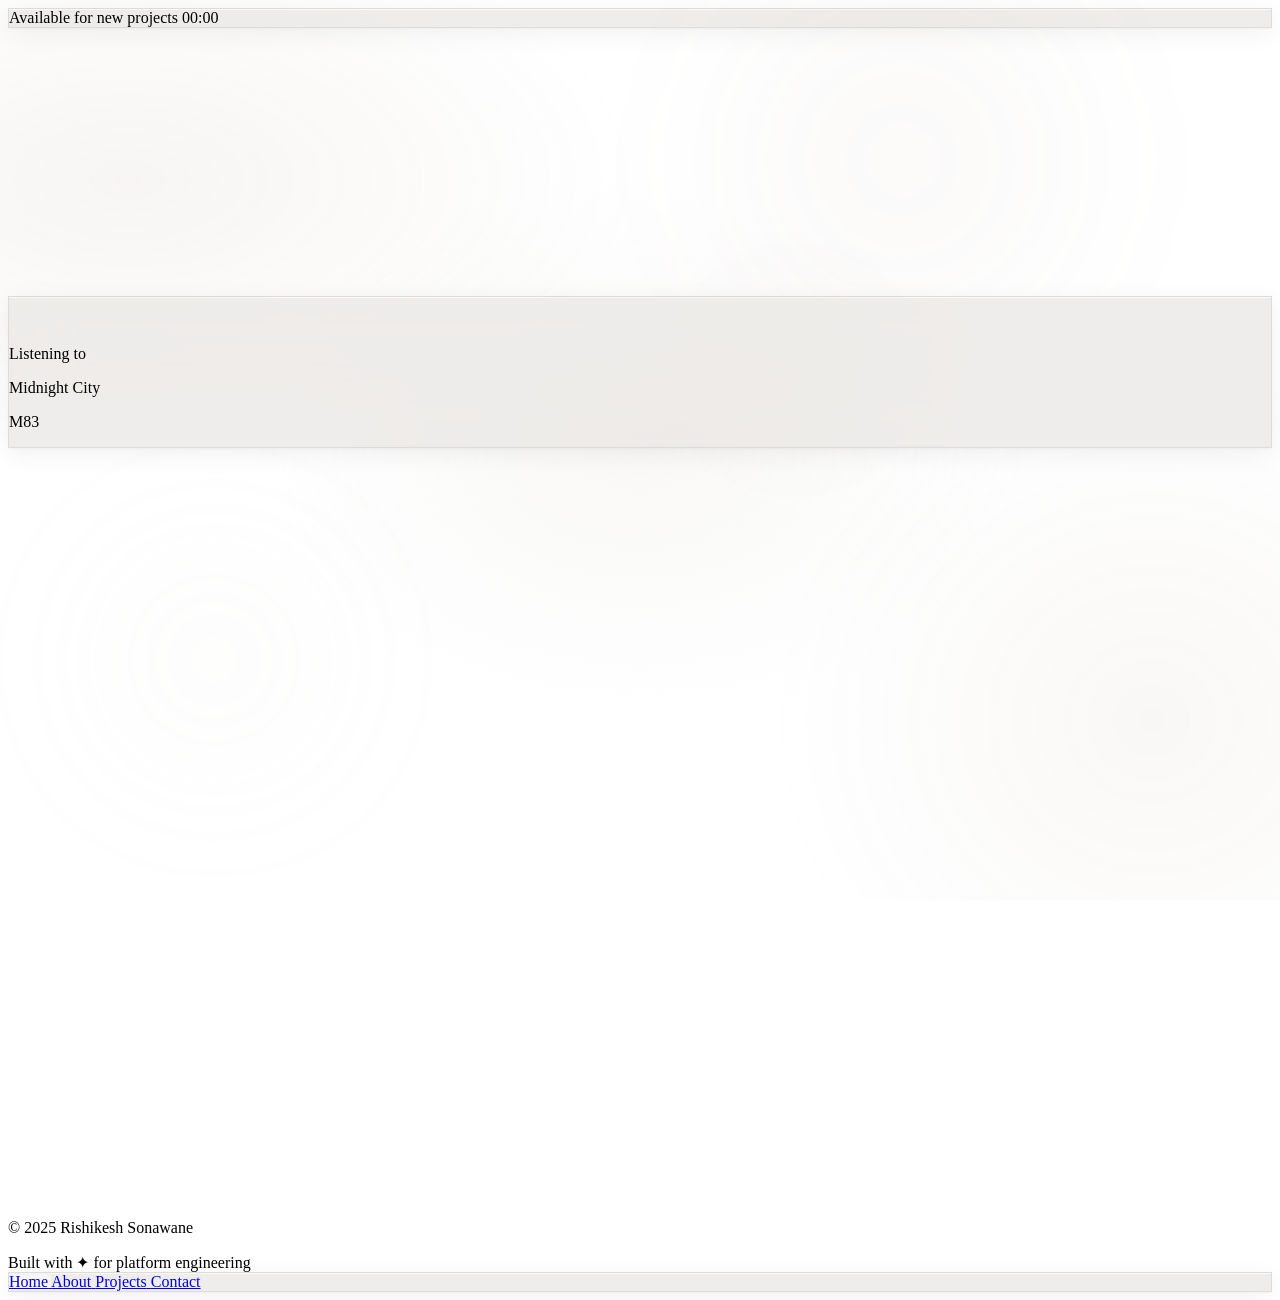
==== commit 3c79d6ab: "Elevate portfolio to premium editorial design with rich animations Rewrote all sections with Playfai" ====
--- a/index.html
+++ b/index.html
@@ -6,7 +6,6 @@
   <title>Rishikesh Sonawane — Platform Engineer</title>
   <meta name="description" content="Platform Engineer with 4+ years building enterprise CI/CD infrastructure on AWS." />
 
-  <!-- Tailwind CSS CDN -->
   <script src="https://cdn.tailwindcss.com"></script>
   <script>
     tailwind.config = {
@@ -17,7 +16,10 @@
             charcoal: '#1C1C1E',
             slate: '#6E6E73',
             silver: '#C7C7CC',
-            'soft-border': '#E5E5EA',
+            warm: '#E8E6E3',
+            sand: '#D6D0C8',
+            terra: '#A0826D',
+            terraDark: '#8B6E58',
           },
           fontFamily: {
             sans: ['Inter', 'system-ui', 'sans-serif'],
@@ -29,209 +31,307 @@
     }
   </script>
 
-  <!-- Google Fonts -->
   <link rel="preconnect" href="https://fonts.googleapis.com" />
   <link rel="preconnect" href="https://fonts.gstatic.com" crossorigin />
-  <link href="https://fonts.googleapis.com/css2?family=Inter:wght@300;400;500;600;700&family=Playfair+Display:ital,wght@0,400;0,600;1,400&family=JetBrains+Mono:wght@400;500&display=swap" rel="stylesheet" />
-
-  <!-- Lucide Icons -->
+  <link href="https://fonts.googleapis.com/css2?family=Inter:wght@300;400;500;600;700&family=Playfair+Display:ital,wght@0,400;0,500;0,600;0,700;1,400;1,500&family=JetBrains+Mono:wght@400;500&display=swap" rel="stylesheet" />
+
   <script src="https://unpkg.com/lucide@latest/dist/umd/lucide.js"></script>
 
   <link rel="stylesheet" href="styles.css" />
   <link rel="icon" href="data:image/svg+xml,<svg xmlns='http://www.w3.org/2000/svg' viewBox='0 0 100 100'><text y='.9em' font-size='90'>✦</text></svg>" />
 </head>
-<body class="bg-cream text-charcoal font-sans antialiased selection:bg-charcoal selection:text-cream">
-
-  <!-- ===== TIME & AVAILABILITY WIDGET (top-right) ===== -->
-  <div id="time-widget" class="fixed top-6 right-6 z-50 flex items-center gap-3 bg-white/80 backdrop-blur-xl border border-soft-border rounded-full px-4 py-2 shadow-sm">
+<body class="bg-cream text-charcoal font-sans antialiased">
+
+  <!-- ===== GRADIENT MESH BACKGROUND ===== -->
+  <div class="mesh-bg" aria-hidden="true"></div>
+
+  <!-- ===== TIME & AVAILABILITY WIDGET ===== -->
+  <div id="time-widget" class="glass-surface fixed top-6 right-6 z-50 flex items-center gap-3 rounded-full px-4 py-2">
     <span id="availability-dot" class="relative flex h-2.5 w-2.5">
       <span class="animate-ping absolute inline-flex h-full w-full rounded-full bg-green-400 opacity-75"></span>
       <span class="relative inline-flex rounded-full h-2.5 w-2.5 bg-green-500"></span>
     </span>
     <span id="availability-text" class="text-xs font-medium text-slate hidden sm:inline">Available for new projects</span>
-    <span class="w-px h-3 bg-soft-border hidden sm:block"></span>
+    <span class="w-px h-3 bg-sand hidden sm:block"></span>
     <span id="clock" class="text-xs font-mono font-medium text-charcoal tabular-nums">00:00</span>
   </div>
 
-  <!-- ===== HERO SECTION ===== -->
-  <section id="home" class="min-h-screen flex items-center justify-center px-6 pt-24 pb-32">
-    <div class="max-w-6xl w-full grid grid-cols-1 lg:grid-cols-2 gap-16 lg:gap-20 items-center">
-      <!-- Left: Text -->
-      <div class="order-2 lg:order-1">
-        <p class="text-slate text-sm font-medium tracking-wide uppercase mb-4">Platform Engineer</p>
-        <h1 class="text-4xl sm:text-5xl lg:text-6xl font-display font-semibold leading-tight tracking-tight mb-6">
-          Hi, I'm <span class="italic">Rishikesh</span>.<br />
-          I design and build<br />
-          digital experiences.
+  <!-- ===== HERO ===== -->
+  <section id="home" class="relative min-h-screen flex items-center overflow-hidden">
+    <!-- Decorative elements -->
+    <div class="hero-deco hero-deco-1" aria-hidden="true"></div>
+    <div class="hero-deco hero-deco-2" aria-hidden="true"></div>
+    <div class="hero-deco hero-deco-3" aria-hidden="true"></div>
+
+    <div class="relative w-full max-w-7xl mx-auto px-6 pt-24 pb-20 grid grid-cols-1 lg:grid-cols-12 gap-12 items-center">
+      <!-- Left: Text — takes 7 cols -->
+      <div class="lg:col-span-7 order-2 lg:order-1">
+        <div class="hero-reveal">
+          <div class="flex items-center gap-3 mb-6">
+            <span class="inline-block w-12 h-px bg-terra"></span>
+            <span class="text-xs font-mono font-medium text-terra uppercase tracking-[0.2em]">Platform Engineer</span>
+          </div>
+        </div>
+
+        <h1 class="hero-reveal" style="transition-delay: 0.1s">
+          <span class="block text-[clamp(2.8rem,6vw,5.5rem)] font-display font-semibold leading-[0.95] tracking-tight mb-2">
+            Hi, I'm
+          </span>
+          <span class="block text-[clamp(3.2rem,7vw,6.5rem)] font-display font-bold leading-[0.9] tracking-tight italic text-terra">
+            Rishikesh<span class="text-charcoal">.</span>
+          </span>
         </h1>
-        <p class="text-slate text-lg leading-relaxed max-w-md mb-8">
-          Building enterprise CI/CD infrastructure that scales to 2,000+ engineers. Specialized in AWS, Terraform, and GitHub Actions.
+
+        <p class="hero-reveal text-[clamp(1.1rem,2vw,1.35rem)] text-slate leading-relaxed max-w-lg mt-8 mb-10" style="transition-delay: 0.2s">
+          I design and build digital experiences that scale — enterprise CI/CD infrastructure powering 2,000+ engineers across global teams.
         </p>
-        <div class="flex items-center gap-4">
-          <a href="#contact" class="inline-flex items-center gap-2 bg-charcoal text-cream px-6 py-3 rounded-full text-sm font-medium hover:bg-charcoal/90 transition-all duration-300 hover:shadow-lg hover:shadow-charcoal/10">
+
+        <div class="hero-reveal flex items-center gap-4 flex-wrap" style="transition-delay: 0.3s">
+          <a href="#contact" class="glass-btn inline-flex items-center gap-2.5 px-7 py-3.5 rounded-full text-sm font-semibold transition-all duration-300">
             Get in touch
             <i data-lucide="arrow-right" class="w-4 h-4"></i>
           </a>
-          <a href="#projects" class="inline-flex items-center gap-2 text-sm font-medium text-slate hover:text-charcoal transition-colors duration-300">
+          <a href="#projects" class="glass-btn inline-flex items-center gap-2.5 px-7 py-3.5 rounded-full text-sm font-semibold transition-all duration-300">
             View work
-            <i data-lucide="chevron-down" class="w-4 h-4"></i>
+            <i data-lucide="arrow-down" class="w-4 h-4"></i>
           </a>
         </div>
-      </div>
-
-      <!-- Right: Profile Photo Uploader -->
-      <div class="order-1 lg:order-2 flex justify-center">
-        <div id="photo-slot" class="relative w-64 h-64 sm:w-80 sm:h-80 rounded-full border-2 border-dashed border-silver/50 flex flex-col items-center justify-center cursor-pointer group hover:border-charcoal/30 transition-all duration-500 overflow-hidden bg-white" tabindex="0" role="button" aria-label="Upload profile photo">
-          <input type="file" id="photo-input" accept="image/*" class="hidden" />
-          <!-- Placeholder state -->
-          <div id="photo-placeholder" class="flex flex-col items-center gap-3 text-silver group-hover:text-slate transition-colors">
-            <i data-lucide="camera" class="w-10 h-10 opacity-50 group-hover:opacity-80 transition-opacity"></i>
-            <span class="text-xs font-medium">Add your photo</span>
-          </div>
-          <!-- Preview (hidden by default) -->
-          <img id="photo-preview" src="" alt="Profile photo" class="absolute inset-0 w-full h-full object-cover rounded-full hidden" />
-          <!-- Remove button (hidden by default) -->
-          <button id="photo-remove" class="absolute top-2 right-2 w-8 h-8 bg-charcoal/80 backdrop-blur-sm text-cream rounded-full flex items-center justify-center opacity-0 group-hover:opacity-100 transition-opacity duration-300 z-10" aria-label="Remove photo" style="display:none;">
-            <i data-lucide="x" class="w-4 h-4"></i>
-          </button>
-          <!-- Drag highlight overlay -->
-          <div id="photo-drag-overlay" class="absolute inset-0 bg-charcoal/5 rounded-full hidden"></div>
-        </div>
-      </div>
+
+        <!-- Stats row -->
+        <div class="hero-reveal flex items-center gap-10 mt-14 pt-8 border-t border-sand/60" style="transition-delay: 0.4s">
+          <div>
+            <span class="block text-3xl font-display font-bold text-charcoal">4<span class="text-terra">+</span></span>
+            <span class="text-xs text-slate mt-1 block">Years Experience</span>
+          </div>
+          <div class="w-px h-10 bg-sand/60"></div>
+          <div>
+            <span class="block text-3xl font-display font-bold text-charcoal">$160<span class="text-terra">K+</span></span>
+            <span class="text-xs text-slate mt-1 block">Annual Savings</span>
+          </div>
+          <div class="w-px h-10 bg-sand/60"></div>
+          <div>
+            <span class="block text-3xl font-display font-bold text-charcoal">2K<span class="text-terra">+</span></span>
+            <span class="text-xs text-slate mt-1 block">Engineers</span>
+          </div>
+        </div>
+      </div>
+
+      <!-- Right: Photo — takes 5 cols -->
+      <div class="lg:col-span-5 order-1 lg:order-2 flex justify-center lg:justify-end">
+        <div class="hero-reveal relative" style="transition-delay: 0.15s">
+          <!-- Decorative ring -->
+          <div class="absolute -inset-4 rounded-full border border-terra/15 animate-[spin_30s_linear_infinite]" aria-hidden="true"></div>
+          <div class="absolute -inset-8 rounded-full border border-dashed border-sand/40 animate-[spin_50s_linear_infinite_reverse]" aria-hidden="true"></div>
+
+          <div id="photo-slot" class="relative w-64 h-64 sm:w-80 sm:h-80 rounded-full overflow-hidden cursor-pointer group transition-all duration-500" tabindex="0" role="button" aria-label="Upload profile photo">
+            <input type="file" id="photo-input" accept="image/*" class="hidden" />
+            <!-- Glass frame -->
+            <div class="absolute inset-0 rounded-full glass-surface"></div>
+            <!-- Placeholder -->
+            <div id="photo-placeholder" class="absolute inset-0 flex flex-col items-center justify-center gap-3 text-slate/60 group-hover:text-slate transition-colors z-10">
+              <div class="w-16 h-16 rounded-full bg-warm/60 flex items-center justify-center">
+                <i data-lucide="camera" class="w-7 h-7"></i>
+              </div>
+              <span class="text-xs font-medium">Add your photo</span>
+            </div>
+            <!-- Preview -->
+            <img id="photo-preview" src="" alt="Profile photo" class="absolute inset-0 w-full h-full object-cover rounded-full hidden z-20" />
+            <!-- Remove -->
+            <button id="photo-remove" class="absolute top-3 right-3 w-8 h-8 bg-charcoal/70 backdrop-blur-sm text-cream rounded-full flex items-center justify-center opacity-0 group-hover:opacity-100 transition-opacity duration-300 z-30" aria-label="Remove photo" style="display:none;">
+              <i data-lucide="x" class="w-4 h-4"></i>
+            </button>
+            <div id="photo-drag-overlay" class="absolute inset-0 bg-terra/5 rounded-full hidden z-10"></div>
+          </div>
+        </div>
+      </div>
+    </div>
+
+    <!-- Scroll hint -->
+    <div class="absolute bottom-8 left-1/2 -translate-x-1/2 flex flex-col items-center gap-2 hero-reveal" style="transition-delay: 0.6s">
+      <span class="text-[10px] font-mono text-silver uppercase tracking-[0.15em]">Scroll</span>
+      <div class="w-px h-8 bg-gradient-to-b from-silver to-transparent"></div>
     </div>
   </section>
 
-  <!-- ===== AUDIO VIBE WIDGET (floating, bottom-left) ===== -->
-  <div id="audio-widget" class="fixed bottom-28 left-6 z-50 bg-white/80 backdrop-blur-xl border border-soft-border rounded-2xl px-4 py-3 shadow-sm flex items-center gap-3 max-w-[220px]">
+  <!-- ===== AUDIO VIBE WIDGET ===== -->
+  <div id="audio-widget" class="glass-surface fixed bottom-28 left-6 z-50 rounded-2xl px-4 py-3 flex items-center gap-3 max-w-[220px]">
     <div class="flex items-end gap-[3px] h-5">
-      <span class="audio-bar w-[3px] bg-charcoal/60 rounded-full" style="animation-delay: 0s;"></span>
-      <span class="audio-bar w-[3px] bg-charcoal/60 rounded-full" style="animation-delay: 0.2s;"></span>
-      <span class="audio-bar w-[3px] bg-charcoal/60 rounded-full" style="animation-delay: 0.4s;"></span>
-      <span class="audio-bar w-[3px] bg-charcoal/60 rounded-full" style="animation-delay: 0.1s;"></span>
+      <span class="audio-bar w-[3px] bg-terra/70 rounded-full" style="animation-delay: 0s;"></span>
+      <span class="audio-bar w-[3px] bg-terra/50 rounded-full" style="animation-delay: 0.2s;"></span>
+      <span class="audio-bar w-[3px] bg-terra/70 rounded-full" style="animation-delay: 0.4s;"></span>
+      <span class="audio-bar w-[3px] bg-terra/50 rounded-full" style="animation-delay: 0.1s;"></span>
     </div>
     <div class="min-w-0">
-      <p class="text-[10px] text-silver uppercase tracking-wider font-medium mb-0.5">What I'm Listening To</p>
-      <p class="text-xs font-medium text-charcoal truncate">Midnight City</p>
+      <p class="text-[9px] text-silver uppercase tracking-[0.12em] font-medium mb-0.5">Listening to</p>
+      <p class="text-xs font-semibold text-charcoal truncate">Midnight City</p>
       <p class="text-[10px] text-slate truncate">M83</p>
     </div>
   </div>
 
-  <!-- ===== ABOUT SECTION ===== -->
-  <section id="about" class="py-24 px-6">
-    <div class="max-w-4xl mx-auto">
-      <p class="text-xs font-mono font-medium text-silver uppercase tracking-widest mb-3">01 — About</p>
-      <h2 class="text-3xl sm:text-4xl font-display font-semibold mb-10 tracking-tight">A bit about me</h2>
-      <div class="grid grid-cols-1 md:grid-cols-3 gap-8">
-        <div class="md:col-span-2 space-y-5 text-slate leading-relaxed">
-          <p class="text-lg">
-            Platform Engineer with <strong class="text-charcoal font-semibold">4+ years of experience</strong> designing, scaling, and operating enterprise CI/CD infrastructure on AWS.
+  <!-- ===== ABOUT ===== -->
+  <section id="about" class="relative py-32 px-6">
+    <div class="max-w-6xl mx-auto">
+      <div class="grid grid-cols-1 lg:grid-cols-12 gap-16">
+        <!-- Label -->
+        <div class="lg:col-span-4">
+          <div class="scroll-reveal">
+            <span class="text-xs font-mono font-medium text-terra uppercase tracking-[0.2em]">01</span>
+            <h2 class="text-[clamp(2rem,4vw,3.5rem)] font-display font-semibold mt-3 tracking-tight">About<br/><span class="italic text-terra">Me</span></h2>
+            <div class="w-16 h-px bg-terra/40 mt-6"></div>
+          </div>
+        </div>
+        <!-- Content -->
+        <div class="lg:col-span-8">
+          <div class="scroll-reveal space-y-6">
+            <p class="text-[clamp(1.1rem,2vw,1.3rem)] text-slate leading-relaxed">
+              Platform Engineer with <strong class="text-charcoal font-semibold">4+ years of experience</strong> designing, scaling, and operating enterprise CI/CD infrastructure on AWS.
+            </p>
+            <p class="text-base text-slate/80 leading-relaxed">
+              Specialized in GitHub Actions, Terraform-driven infrastructure automation, Bash/Python scripting, self-hosted runner platforms, cloud cost optimization, and developer productivity engineering.
+            </p>
+            <p class="text-base text-slate/80 leading-relaxed">
+              Authored an approved RFC that rearchitected ECR image distribution across 8 AWS regions, delivering over $160K in annual cost savings. Passionate about building reliable engineering platforms at scale.
+            </p>
+          </div>
+
+          <!-- Tech tags -->
+          <div class="scroll-reveal flex flex-wrap gap-2.5 mt-10">
+            <span class="tech-tag">AWS</span>
+            <span class="tech-tag">Terraform</span>
+            <span class="tech-tag">GitHub Actions</span>
+            <span class="tech-tag">Docker</span>
+            <span class="tech-tag">Python</span>
+            <span class="tech-tag">Bash</span>
+            <span class="tech-tag">Linux</span>
+            <span class="tech-tag">Datadog</span>
+            <span class="tech-tag">Kubernetes</span>
+            <span class="tech-tag">ECR</span>
+          </div>
+
+          <!-- Quote -->
+          <div class="scroll-reveal mt-12 pl-6 border-l-2 border-terra/30">
+            <p class="text-base italic text-slate/70 font-display">
+              "Building reliable engineering platforms that empower developers to ship faster."
+            </p>
+          </div>
+        </div>
+      </div>
+    </div>
+  </section>
+
+  <!-- ===== PROJECTS ===== -->
+  <section id="projects" class="relative py-32 px-6">
+    <div class="max-w-6xl mx-auto">
+      <div class="grid grid-cols-1 lg:grid-cols-12 gap-16 mb-16">
+        <div class="lg:col-span-4">
+          <div class="scroll-reveal">
+            <span class="text-xs font-mono font-medium text-terra uppercase tracking-[0.2em]">02</span>
+            <h2 class="text-[clamp(2rem,4vw,3.5rem)] font-display font-semibold mt-3 tracking-tight">Selected<br/><span class="italic text-terra">Work</span></h2>
+            <div class="w-16 h-px bg-terra/40 mt-6"></div>
+          </div>
+        </div>
+        <div class="lg:col-span-8 flex items-end">
+          <p class="scroll-reveal text-slate text-base leading-relaxed max-w-md">
+            A selection of projects that showcase my work in platform engineering, infrastructure automation, and developer productivity.
           </p>
-          <p>
-            Specialized in GitHub Actions, Terraform-driven infrastructure automation, Bash/Python scripting, self-hosted runner platforms, cloud cost optimization, and developer productivity engineering.
+        </div>
+      </div>
+
+      <!-- Projects grid -->
+      <div id="projects-grid" class="grid grid-cols-1 md:grid-cols-2 gap-8">
+        <!-- Loaded from projects.json -->
+      </div>
+    </div>
+  </section>
+
+  <!-- ===== CONTACT ===== -->
+  <section id="contact" class="relative py-32 px-6">
+    <div class="max-w-6xl mx-auto">
+      <div class="grid grid-cols-1 lg:grid-cols-12 gap-16">
+        <div class="lg:col-span-5">
+          <div class="scroll-reveal">
+            <span class="text-xs font-mono font-medium text-terra uppercase tracking-[0.2em]">03</span>
+            <h2 class="text-[clamp(2rem,4vw,3.5rem)] font-display font-semibold mt-3 tracking-tight">Let's<br/><span class="italic text-terra">Talk</span></h2>
+            <div class="w-16 h-px bg-terra/40 mt-6"></div>
+          </div>
+          <p class="scroll-reveal text-slate mt-6 leading-relaxed">
+            I'm always interested in hearing about new opportunities, exciting projects, or just chatting about platform engineering.
           </p>
-          <p>
-            Authored an approved RFC that rearchitected ECR image distribution across 8 AWS regions, delivering over $160K in annual cost savings. Passionate about building reliable engineering platforms at scale.
-          </p>
-        </div>
-        <div class="flex flex-wrap gap-2 content-start">
-          <span class="px-3 py-1.5 bg-charcoal/5 rounded-full text-xs font-medium text-charcoal">AWS</span>
-          <span class="px-3 py-1.5 bg-charcoal/5 rounded-full text-xs font-medium text-charcoal">Terraform</span>
-          <span class="px-3 py-1.5 bg-charcoal/5 rounded-full text-xs font-medium text-charcoal">GitHub Actions</span>
-          <span class="px-3 py-1.5 bg-charcoal/5 rounded-full text-xs font-medium text-charcoal">Docker</span>
-          <span class="px-3 py-1.5 bg-charcoal/5 rounded-full text-xs font-medium text-charcoal">Python</span>
-          <span class="px-3 py-1.5 bg-charcoal/5 rounded-full text-xs font-medium text-charcoal">Bash</span>
-          <span class="px-3 py-1.5 bg-charcoal/5 rounded-full text-xs font-medium text-charcoal">Linux</span>
-          <span class="px-3 py-1.5 bg-charcoal/5 rounded-full text-xs font-medium text-charcoal">Datadog</span>
-          <span class="px-3 py-1.5 bg-charcoal/5 rounded-full text-xs font-medium text-charcoal">Kubernetes</span>
+          <!-- Social links -->
+          <div class="scroll-reveal flex items-center gap-4 mt-8">
+            <a href="https://github.com/rishikesh-sonawane" target="_blank" class="glass-surface w-10 h-10 rounded-full flex items-center justify-center text-slate hover:text-charcoal transition-colors" aria-label="GitHub">
+              <i data-lucide="github" class="w-4 h-4"></i>
+            </a>
+            <a href="https://linkedin.com/in/rishikeshsonawane1465" target="_blank" class="glass-surface w-10 h-10 rounded-full flex items-center justify-center text-slate hover:text-charcoal transition-colors" aria-label="LinkedIn">
+              <i data-lucide="linkedin" class="w-4 h-4"></i>
+            </a>
+            <a href="mailto:rishikesh.s7711@gmail.com" class="glass-surface w-10 h-10 rounded-full flex items-center justify-center text-slate hover:text-charcoal transition-colors" aria-label="Email">
+              <i data-lucide="mail" class="w-4 h-4"></i>
+            </a>
+          </div>
+        </div>
+
+        <div class="lg:col-span-7">
+          <form id="contact-form" class="scroll-reveal space-y-5" novalidate>
+            <div class="grid grid-cols-1 sm:grid-cols-2 gap-5">
+              <div>
+                <label for="name" class="block text-[10px] font-mono font-medium text-terra uppercase tracking-[0.15em] mb-2">Name</label>
+                <input type="text" id="name" name="name" required autocomplete="name"
+                  class="w-full px-4 py-3.5 bg-warm/30 border border-sand/50 rounded-xl text-sm text-charcoal placeholder:text-silver/70 focus:outline-none focus:border-terra/40 focus:bg-warm/50 transition-all duration-300" placeholder="Your name" />
+              </div>
+              <div>
+                <label for="email" class="block text-[10px] font-mono font-medium text-terra uppercase tracking-[0.15em] mb-2">Email</label>
+                <input type="email" id="email" name="email" required autocomplete="email"
+                  class="w-full px-4 py-3.5 bg-warm/30 border border-sand/50 rounded-xl text-sm text-charcoal placeholder:text-silver/70 focus:outline-none focus:border-terra/40 focus:bg-warm/50 transition-all duration-300" placeholder="you@example.com" />
+              </div>
+            </div>
+            <div>
+              <label for="message" class="block text-[10px] font-mono font-medium text-terra uppercase tracking-[0.15em] mb-2">Message</label>
+              <textarea id="message" name="message" rows="5" required
+                class="w-full px-4 py-3.5 bg-warm/30 border border-sand/50 rounded-xl text-sm text-charcoal placeholder:text-silver/70 focus:outline-none focus:border-terra/40 focus:bg-warm/50 transition-all duration-300 resize-none" placeholder="Write something..."></textarea>
+            </div>
+            <button type="submit" id="send-btn"
+              class="glass-btn w-full py-4 rounded-xl text-sm font-semibold flex items-center justify-center gap-2.5 transition-all duration-300 active:scale-[0.98]">
+              <span id="send-btn-text">Send Message</span>
+              <i data-lucide="send" class="w-4 h-4" id="send-btn-icon"></i>
+              <span id="send-success" class="hidden items-center gap-2">
+                <i data-lucide="check-circle" class="w-4 h-4"></i>
+                Sent!
+              </span>
+            </button>
+          </form>
         </div>
       </div>
     </div>
   </section>
 
-  <!-- ===== PROJECTS SECTION ===== -->
-  <section id="projects" class="py-24 px-6">
-    <div class="max-w-5xl mx-auto">
-      <p class="text-xs font-mono font-medium text-silver uppercase tracking-widest mb-3">02 — Projects</p>
-      <h2 class="text-3xl sm:text-4xl font-display font-semibold mb-12 tracking-tight">Selected work</h2>
-
-      <div id="projects-grid" class="grid grid-cols-1 md:grid-cols-2 gap-8">
-        <!-- Projects load dynamically from projects.json -->
-      </div>
-    </div>
-  </section>
-
-  <!-- ===== CONTACT SECTION ===== -->
-  <section id="contact" class="py-24 px-6">
-    <div class="max-w-xl mx-auto">
-      <p class="text-xs font-mono font-medium text-silver uppercase tracking-widest mb-3">03 — Contact</p>
-      <h2 class="text-3xl sm:text-4xl font-display font-semibold mb-4 tracking-tight">Let's talk</h2>
-      <p class="text-slate mb-10 leading-relaxed">
-        I'm always interested in hearing about new opportunities, exciting projects, or just chatting about platform engineering.
-      </p>
-
-      <form id="contact-form" class="space-y-5" novalidate>
-        <div>
-          <label for="name" class="block text-xs font-medium text-silver uppercase tracking-wider mb-1.5">Name</label>
-          <input type="text" id="name" name="name" required autocomplete="name"
-            class="w-full px-4 py-3 bg-transparent border border-soft-border rounded-xl text-sm text-charcoal placeholder:text-silver focus:outline-none focus:border-charcoal transition-colors duration-300" placeholder="Your name" />
-        </div>
-        <div>
-          <label for="email" class="block text-xs font-medium text-silver uppercase tracking-wider mb-1.5">Email</label>
-          <input type="email" id="email" name="email" required autocomplete="email"
-            class="w-full px-4 py-3 bg-transparent border border-soft-border rounded-xl text-sm text-charcoal placeholder:text-silver focus:outline-none focus:border-charcoal transition-colors duration-300" placeholder="you@example.com" />
-        </div>
-        <div>
-          <label for="message" class="block text-xs font-medium text-silver uppercase tracking-wider mb-1.5">Message</label>
-          <textarea id="message" name="message" rows="5" required
-            class="w-full px-4 py-3 bg-transparent border border-soft-border rounded-xl text-sm text-charcoal placeholder:text-silver focus:outline-none focus:border-charcoal transition-colors duration-300 resize-none" placeholder="Write something..."></textarea>
-        </div>
-        <button type="submit" id="send-btn"
-          class="w-full bg-charcoal text-cream py-3.5 rounded-xl text-sm font-medium flex items-center justify-center gap-2 hover:bg-charcoal/90 transition-all duration-300 hover:shadow-lg hover:shadow-charcoal/10 active:scale-[0.98]">
-          <span id="send-btn-text">Send Message</span>
-          <i data-lucide="send" class="w-4 h-4" id="send-btn-icon"></i>
-          <!-- Success state (hidden by default) -->
-          <span id="send-success" class="hidden items-center gap-2">
-            <i data-lucide="check-circle" class="w-4 h-4"></i>
-            Sent!
-          </span>
-        </button>
-      </form>
-    </div>
-  </section>
-
   <!-- ===== FOOTER ===== -->
-  <footer class="py-10 px-6 border-t border-soft-border">
-    <div class="max-w-5xl mx-auto flex flex-col sm:flex-row items-center justify-between gap-4">
-      <p class="text-xs text-silver">© 2025 Rishikesh Sonawane. All rights reserved.</p>
-      <div class="flex items-center gap-5">
-        <a href="https://github.com/rishikesh-sonawane" target="_blank" rel="noopener" class="text-silver hover:text-charcoal transition-colors" aria-label="GitHub">
-          <i data-lucide="github" class="w-4 h-4"></i>
-        </a>
-        <a href="https://linkedin.com/in/rishikeshsonawane1465" target="_blank" rel="noopener" class="text-silver hover:text-charcoal transition-colors" aria-label="LinkedIn">
-          <i data-lucide="linkedin" class="w-4 h-4"></i>
-        </a>
-        <a href="mailto:rishikesh.s7711@gmail.com" class="text-silver hover:text-charcoal transition-colors" aria-label="Email">
-          <i data-lucide="mail" class="w-4 h-4"></i>
-        </a>
+  <footer class="py-12 px-6 border-t border-sand/40">
+    <div class="max-w-6xl mx-auto flex flex-col sm:flex-row items-center justify-between gap-4">
+      <p class="text-xs text-silver font-mono">© 2025 Rishikesh Sonawane</p>
+      <div class="flex items-center gap-1 text-[10px] text-silver/60 font-mono">
+        <span>Built with</span>
+        <span class="text-terra">✦</span>
+        <span>for platform engineering</span>
       </div>
     </div>
   </footer>
 
-  <!-- ===== FLOATING DOCK NAV ===== -->
-  <nav id="dock" class="fixed bottom-6 left-1/2 -translate-x-1/2 z-50 bg-white/70 backdrop-blur-2xl border border-soft-border/60 rounded-full px-2 py-2 shadow-lg shadow-charcoal/5 flex items-center gap-1 transition-all duration-500" aria-label="Main navigation">
-    <a href="#home" data-section="home" class="dock-link active flex items-center gap-2 px-4 py-2 rounded-full text-xs font-medium transition-all duration-300 text-charcoal bg-charcoal/5">
+  <!-- ===== FLOATING DOCK ===== -->
+  <nav id="dock" class="glass-surface fixed bottom-6 left-1/2 -translate-x-1/2 z-50 rounded-full px-2.5 py-2.5 flex items-center gap-1 transition-all duration-500" aria-label="Main navigation">
+    <a href="#home" data-section="home" class="dock-link active flex items-center gap-2 px-4 py-2.5 rounded-full text-xs font-medium transition-all duration-300 text-charcoal">
       <i data-lucide="home" class="w-4 h-4"></i>
       <span class="dock-label">Home</span>
     </a>
-    <a href="#about" data-section="about" class="dock-link flex items-center gap-2 px-4 py-2 rounded-full text-xs font-medium transition-all duration-300 text-slate hover:text-charcoal">
+    <a href="#about" data-section="about" class="dock-link flex items-center gap-2 px-4 py-2.5 rounded-full text-xs font-medium transition-all duration-300 text-slate">
       <i data-lucide="user" class="w-4 h-4"></i>
       <span class="dock-label">About</span>
     </a>
-    <a href="#projects" data-section="projects" class="dock-link flex items-center gap-2 px-4 py-2 rounded-full text-xs font-medium transition-all duration-300 text-slate hover:text-charcoal">
+    <a href="#projects" data-section="projects" class="dock-link flex items-center gap-2 px-4 py-2.5 rounded-full text-xs font-medium transition-all duration-300 text-slate">
       <i data-lucide="briefcase" class="w-4 h-4"></i>
       <span class="dock-label">Projects</span>
     </a>
-    <a href="#contact" data-section="contact" class="dock-link flex items-center gap-2 px-4 py-2 rounded-full text-xs font-medium transition-all duration-300 text-slate hover:text-charcoal">
+    <a href="#contact" data-section="contact" class="dock-link flex items-center gap-2 px-4 py-2.5 rounded-full text-xs font-medium transition-all duration-300 text-slate">
       <i data-lucide="mail" class="w-4 h-4"></i>
       <span class="dock-label">Contact</span>
     </a>
--- a/styles.css
+++ b/styles.css
@@ -1,8 +1,168 @@
 /* ============================================================
-   PORTFOLIO STYLES — Scandinavian Minimal Light Theme
+   PORTFOLIO STYLES — Premium Editorial
    ============================================================ */
 
-/* --- Audio wave bars animation --- */
+/* --- Gradient Mesh Background --- */
+.mesh-bg {
+  position: fixed;
+  inset: 0;
+  z-index: -1;
+  background:
+    radial-gradient(ellipse 80% 60% at 10% 20%, rgba(160, 130, 109, 0.08) 0%, transparent 50%),
+    radial-gradient(ellipse 60% 80% at 90% 80%, rgba(160, 130, 109, 0.06) 0%, transparent 50%),
+    radial-gradient(ellipse 50% 50% at 50% 50%, rgba(214, 208, 200, 0.15) 0%, transparent 60%);
+  pointer-events: none;
+}
+
+/* --- Hero Decorative Blobs --- */
+.hero-deco {
+  position: absolute;
+  border-radius: 50%;
+  filter: blur(80px);
+  pointer-events: none;
+  opacity: 0.5;
+}
+
+.hero-deco-1 {
+  width: 500px;
+  height: 500px;
+  top: -10%;
+  right: 10%;
+  background: radial-gradient(circle, rgba(160, 130, 109, 0.12) 0%, transparent 70%);
+}
+
+.hero-deco-2 {
+  width: 300px;
+  height: 300px;
+  bottom: 10%;
+  left: 5%;
+  background: radial-gradient(circle, rgba(214, 208, 200, 0.2) 0%, transparent 70%);
+}
+
+.hero-deco-3 {
+  width: 200px;
+  height: 200px;
+  top: 30%;
+  right: 30%;
+  background: radial-gradient(circle, rgba(160, 130, 109, 0.08) 0%, transparent 70%);
+}
+
+/* --- Glass Matte Surface --- */
+.glass-surface {
+  background: rgba(232, 230, 227, 0.7);
+  backdrop-filter: blur(28px) saturate(1.3);
+  -webkit-backdrop-filter: blur(28px) saturate(1.3);
+  border: 1px solid rgba(28, 28, 30, 0.08);
+  box-shadow:
+    0 1px 2px rgba(0, 0, 0, 0.03),
+    0 6px 24px rgba(0, 0, 0, 0.06),
+    inset 0 1px 0 rgba(255, 255, 255, 0.6);
+}
+
+/* --- Glass Matte Button --- */
+.glass-btn {
+  background: rgba(232, 230, 227, 0.75);
+  backdrop-filter: blur(20px);
+  -webkit-backdrop-filter: blur(20px);
+  color: #1C1C1E;
+  border: 1px solid rgba(28, 28, 30, 0.1);
+  box-shadow:
+    0 1px 3px rgba(0, 0, 0, 0.04),
+    0 6px 20px rgba(0, 0, 0, 0.06),
+    inset 0 1px 0 rgba(255, 255, 255, 0.5);
+}
+
+.glass-btn:hover {
+  background: rgba(232, 230, 227, 0.9);
+  box-shadow:
+    0 2px 8px rgba(0, 0, 0, 0.06),
+    0 8px 28px rgba(0, 0, 0, 0.08),
+    inset 0 1px 0 rgba(255, 255, 255, 0.5);
+  transform: translateY(-2px);
+}
+
+.glass-btn:active {
+  transform: translateY(0);
+  background: rgba(232, 230, 227, 0.95);
+}
+
+/* --- Tech Tags --- */
+.tech-tag {
+  padding: 6px 16px;
+  background: rgba(28, 28, 30, 0.04);
+  border: 1px solid rgba(28, 28, 30, 0.06);
+  border-radius: 100px;
+  font-family: 'JetBrains Mono', monospace;
+  font-size: 11px;
+  font-weight: 500;
+  color: #6E6E73;
+  transition: all 0.3s ease;
+}
+
+.tech-tag:hover {
+  background: rgba(160, 130, 109, 0.1);
+  border-color: rgba(160, 130, 109, 0.2);
+  color: #A0826D;
+  transform: translateY(-1px);
+}
+
+/* --- Project Cards --- */
+.project-card {
+  background: #fff;
+  border: 1px solid rgba(28, 28, 30, 0.06);
+  border-radius: 24px;
+  overflow: hidden;
+  transition: all 0.5s cubic-bezier(0.23, 1, 0.32, 1);
+}
+
+.project-card:hover {
+  transform: translateY(-6px);
+  box-shadow:
+    0 4px 12px rgba(0, 0, 0, 0.04),
+    0 20px 48px rgba(0, 0, 0, 0.08);
+  border-color: rgba(160, 130, 109, 0.15);
+}
+
+.project-card .project-img {
+  aspect-ratio: 16/10;
+  background: linear-gradient(135deg, rgba(232, 230, 227, 0.8) 0%, rgba(214, 208, 200, 0.4) 100%);
+  display: flex;
+  align-items: center;
+  justify-content: center;
+  position: relative;
+  overflow: hidden;
+}
+
+.project-card .project-img::after {
+  content: '';
+  position: absolute;
+  inset: 0;
+  background: linear-gradient(180deg, transparent 60%, rgba(255,255,255,0.6) 100%);
+}
+
+.project-card .project-number {
+  position: absolute;
+  top: 16px;
+  left: 20px;
+  font-family: 'Playfair Display', serif;
+  font-size: 48px;
+  font-weight: 700;
+  color: rgba(160, 130, 109, 0.12);
+  line-height: 1;
+  z-index: 1;
+}
+
+.project-card:hover .project-img i {
+  transform: scale(1.1);
+  color: rgba(28, 28, 30, 0.5);
+}
+
+.project-card .project-img i {
+  transition: all 0.5s cubic-bezier(0.23, 1, 0.32, 1);
+  z-index: 1;
+}
+
+/* --- Audio Wave Bars --- */
 .audio-bar {
   display: block;
   height: 8px;
@@ -10,17 +170,37 @@
 }
 
 @keyframes audioWave {
-  0%   { height: 6px; }
-  100% { height: 20px; }
-}
-
-/* --- Smooth scroll offset for dock --- */
-html {
-  scroll-behavior: smooth;
-  scroll-padding-bottom: 100px;
-}
-
-/* --- Dock hover expansion --- */
+  0%   { height: 5px; }
+  100% { height: 18px; }
+}
+
+/* --- Hero Entrance Animation --- */
+.hero-reveal {
+  opacity: 0;
+  transform: translateY(30px);
+  transition: opacity 0.8s cubic-bezier(0.23, 1, 0.32, 1),
+              transform 0.8s cubic-bezier(0.23, 1, 0.32, 1);
+}
+
+.hero-reveal.visible {
+  opacity: 1;
+  transform: translateY(0);
+}
+
+/* --- Scroll Reveal --- */
+.scroll-reveal {
+  opacity: 0;
+  transform: translateY(24px);
+  transition: opacity 0.7s cubic-bezier(0.23, 1, 0.32, 1),
+              transform 0.7s cubic-bezier(0.23, 1, 0.32, 1);
+}
+
+.scroll-reveal.visible {
+  opacity: 1;
+  transform: translateY(0);
+}
+
+/* --- Dock --- */
 #dock .dock-link {
   transition: all 0.35s cubic-bezier(0.34, 1.56, 0.64, 1);
 }
@@ -31,11 +211,29 @@
 }
 
 #dock:hover .dock-link:not(:hover) {
-  padding-left: 10px;
-  padding-right: 10px;
-}
-
-/* --- Contact form success animation --- */
+  padding-left: 12px;
+  padding-right: 12px;
+}
+
+.dock-link.active {
+  background: rgba(255, 255, 255, 0.55);
+  box-shadow: inset 0 1px 3px rgba(0, 0, 0, 0.05);
+}
+
+.dock-link:hover:not(.active) {
+  background: rgba(255, 255, 255, 0.35);
+}
+
+/* --- Photo Slot --- */
+#photo-slot.dragging {
+  transform: scale(1.02);
+}
+
+#photo-slot.dragging .glass-surface {
+  border-color: rgba(160, 130, 109, 0.3);
+}
+
+/* --- Contact Form Success --- */
 @keyframes successPop {
   0%   { transform: scale(0.8); opacity: 0; }
   50%  { transform: scale(1.05); }
@@ -45,24 +243,6 @@
 #send-success.show {
   display: inline-flex !important;
   animation: successPop 0.4s ease forwards;
-}
-
-/* --- Subtle fade-in on scroll --- */
-.fade-up {
-  opacity: 0;
-  transform: translateY(24px);
-  transition: opacity 0.7s ease, transform 0.7s ease;
-}
-
-.fade-up.visible {
-  opacity: 1;
-  transform: translateY(0);
-}
-
-/* --- Photo slot drag state --- */
-#photo-slot.dragging {
-  border-color: #1C1C1E;
-  background: rgba(28, 28, 30, 0.03);
 }
 
 /* --- Responsive: hide dock labels on small screens --- */
@@ -80,12 +260,7 @@
   }
 }
 
-/* --- Availability pulse when night --- */
-.night-pulse {
-  animation: none !important;
-}
-
-/* --- Custom scrollbar (minimal) --- */
+/* --- Custom Scrollbar --- */
 ::-webkit-scrollbar {
   width: 6px;
 }
@@ -105,13 +280,13 @@
 
 /* --- Selection --- */
 ::selection {
-  background: #1C1C1E;
+  background: #A0826D;
   color: #FBFBFA;
 }
 
-/* --- Focus visible for accessibility --- */
+/* --- Focus --- */
 :focus-visible {
-  outline: 2px solid #1C1C1E;
+  outline: 2px solid #A0826D;
   outline-offset: 2px;
   border-radius: 8px;
 }
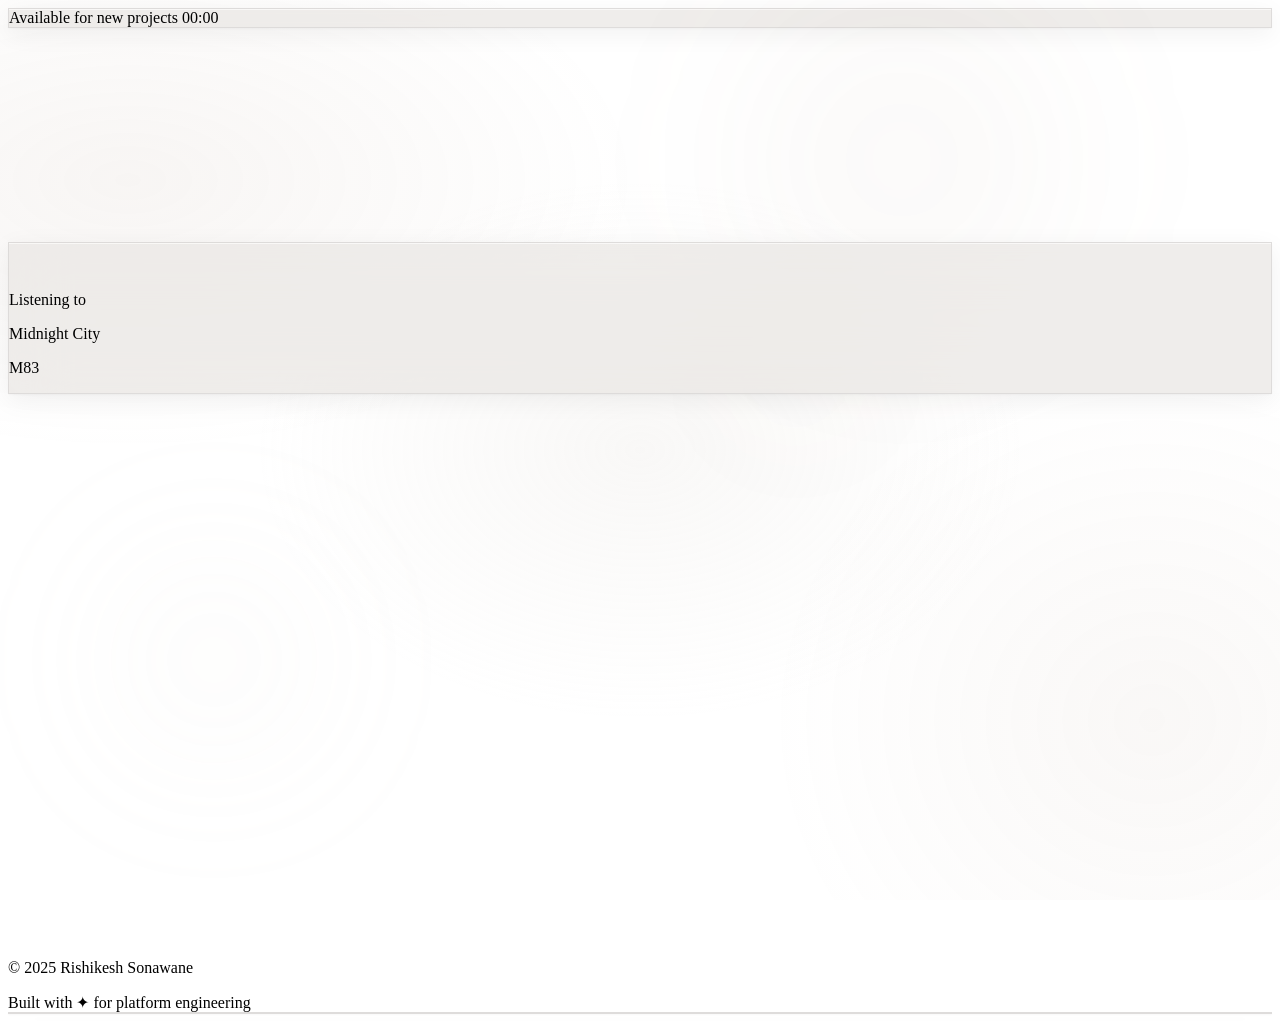
==== commit 7cf9de58: "Add config.json for no-code editing, fix smooth scroll and social icons - Created config.json with a" ====
--- a/index.html
+++ b/index.html
@@ -58,85 +58,66 @@
 
   <!-- ===== HERO ===== -->
   <section id="home" class="relative min-h-screen flex items-center overflow-hidden">
-    <!-- Decorative elements -->
     <div class="hero-deco hero-deco-1" aria-hidden="true"></div>
     <div class="hero-deco hero-deco-2" aria-hidden="true"></div>
     <div class="hero-deco hero-deco-3" aria-hidden="true"></div>
 
     <div class="relative w-full max-w-7xl mx-auto px-6 pt-24 pb-20 grid grid-cols-1 lg:grid-cols-12 gap-12 items-center">
-      <!-- Left: Text — takes 7 cols -->
+      <!-- Left: Text -->
       <div class="lg:col-span-7 order-2 lg:order-1">
         <div class="hero-reveal">
           <div class="flex items-center gap-3 mb-6">
             <span class="inline-block w-12 h-px bg-terra"></span>
-            <span class="text-xs font-mono font-medium text-terra uppercase tracking-[0.2em]">Platform Engineer</span>
+            <span id="hero-role" class="text-xs font-mono font-medium text-terra uppercase tracking-[0.2em]">Platform Engineer</span>
           </div>
         </div>
 
         <h1 class="hero-reveal" style="transition-delay: 0.1s">
-          <span class="block text-[clamp(2.8rem,6vw,5.5rem)] font-display font-semibold leading-[0.95] tracking-tight mb-2">
+          <span id="hero-greeting" class="block text-[clamp(2.8rem,6vw,5.5rem)] font-display font-semibold leading-[0.95] tracking-tight mb-2">
             Hi, I'm
           </span>
           <span class="block text-[clamp(3.2rem,7vw,6.5rem)] font-display font-bold leading-[0.9] tracking-tight italic text-terra">
-            Rishikesh<span class="text-charcoal">.</span>
+            <span id="hero-name">Rishikesh</span><span class="text-charcoal">.</span>
           </span>
         </h1>
 
-        <p class="hero-reveal text-[clamp(1.1rem,2vw,1.35rem)] text-slate leading-relaxed max-w-lg mt-8 mb-10" style="transition-delay: 0.2s">
+        <p id="hero-tagline" class="hero-reveal text-[clamp(1.1rem,2vw,1.35rem)] text-slate leading-relaxed max-w-lg mt-8 mb-10" style="transition-delay: 0.2s">
           I design and build digital experiences that scale — enterprise CI/CD infrastructure powering 2,000+ engineers across global teams.
         </p>
 
         <div class="hero-reveal flex items-center gap-4 flex-wrap" style="transition-delay: 0.3s">
-          <a href="#contact" class="glass-btn inline-flex items-center gap-2.5 px-7 py-3.5 rounded-full text-sm font-semibold transition-all duration-300">
-            Get in touch
+          <a href="#contact" class="smooth-link glass-btn inline-flex items-center gap-2.5 px-7 py-3.5 rounded-full text-sm font-semibold transition-all duration-300">
+            <span id="hero-cta1">Get in touch</span>
             <i data-lucide="arrow-right" class="w-4 h-4"></i>
           </a>
-          <a href="#projects" class="glass-btn inline-flex items-center gap-2.5 px-7 py-3.5 rounded-full text-sm font-semibold transition-all duration-300">
-            View work
+          <a href="#projects" class="smooth-link glass-btn inline-flex items-center gap-2.5 px-7 py-3.5 rounded-full text-sm font-semibold transition-all duration-300">
+            <span id="hero-cta2">View work</span>
             <i data-lucide="arrow-down" class="w-4 h-4"></i>
           </a>
         </div>
 
         <!-- Stats row -->
-        <div class="hero-reveal flex items-center gap-10 mt-14 pt-8 border-t border-sand/60" style="transition-delay: 0.4s">
-          <div>
-            <span class="block text-3xl font-display font-bold text-charcoal">4<span class="text-terra">+</span></span>
-            <span class="text-xs text-slate mt-1 block">Years Experience</span>
-          </div>
-          <div class="w-px h-10 bg-sand/60"></div>
-          <div>
-            <span class="block text-3xl font-display font-bold text-charcoal">$160<span class="text-terra">K+</span></span>
-            <span class="text-xs text-slate mt-1 block">Annual Savings</span>
-          </div>
-          <div class="w-px h-10 bg-sand/60"></div>
-          <div>
-            <span class="block text-3xl font-display font-bold text-charcoal">2K<span class="text-terra">+</span></span>
-            <span class="text-xs text-slate mt-1 block">Engineers</span>
-          </div>
-        </div>
-      </div>
-
-      <!-- Right: Photo — takes 5 cols -->
+        <div id="hero-stats" class="hero-reveal flex items-center gap-10 mt-14 pt-8 border-t border-sand/60 flex-wrap" style="transition-delay: 0.4s">
+          <!-- Populated by JS -->
+        </div>
+      </div>
+
+      <!-- Right: Photo -->
       <div class="lg:col-span-5 order-1 lg:order-2 flex justify-center lg:justify-end">
         <div class="hero-reveal relative" style="transition-delay: 0.15s">
-          <!-- Decorative ring -->
           <div class="absolute -inset-4 rounded-full border border-terra/15 animate-[spin_30s_linear_infinite]" aria-hidden="true"></div>
           <div class="absolute -inset-8 rounded-full border border-dashed border-sand/40 animate-[spin_50s_linear_infinite_reverse]" aria-hidden="true"></div>
 
           <div id="photo-slot" class="relative w-64 h-64 sm:w-80 sm:h-80 rounded-full overflow-hidden cursor-pointer group transition-all duration-500" tabindex="0" role="button" aria-label="Upload profile photo">
             <input type="file" id="photo-input" accept="image/*" class="hidden" />
-            <!-- Glass frame -->
             <div class="absolute inset-0 rounded-full glass-surface"></div>
-            <!-- Placeholder -->
             <div id="photo-placeholder" class="absolute inset-0 flex flex-col items-center justify-center gap-3 text-slate/60 group-hover:text-slate transition-colors z-10">
               <div class="w-16 h-16 rounded-full bg-warm/60 flex items-center justify-center">
                 <i data-lucide="camera" class="w-7 h-7"></i>
               </div>
               <span class="text-xs font-medium">Add your photo</span>
             </div>
-            <!-- Preview -->
             <img id="photo-preview" src="" alt="Profile photo" class="absolute inset-0 w-full h-full object-cover rounded-full hidden z-20" />
-            <!-- Remove -->
             <button id="photo-remove" class="absolute top-3 right-3 w-8 h-8 bg-charcoal/70 backdrop-blur-sm text-cream rounded-full flex items-center justify-center opacity-0 group-hover:opacity-100 transition-opacity duration-300 z-30" aria-label="Remove photo" style="display:none;">
               <i data-lucide="x" class="w-4 h-4"></i>
             </button>
@@ -162,9 +143,9 @@
       <span class="audio-bar w-[3px] bg-terra/50 rounded-full" style="animation-delay: 0.1s;"></span>
     </div>
     <div class="min-w-0">
-      <p class="text-[9px] text-silver uppercase tracking-[0.12em] font-medium mb-0.5">Listening to</p>
-      <p class="text-xs font-semibold text-charcoal truncate">Midnight City</p>
-      <p class="text-[10px] text-slate truncate">M83</p>
+      <p id="audio-label" class="text-[9px] text-silver uppercase tracking-[0.12em] font-medium mb-0.5">Listening to</p>
+      <p id="audio-song" class="text-xs font-semibold text-charcoal truncate">Midnight City</p>
+      <p id="audio-artist" class="text-[10px] text-slate truncate">M83</p>
     </div>
   </div>
 
@@ -172,47 +153,22 @@
   <section id="about" class="relative py-32 px-6">
     <div class="max-w-6xl mx-auto">
       <div class="grid grid-cols-1 lg:grid-cols-12 gap-16">
-        <!-- Label -->
         <div class="lg:col-span-4">
           <div class="scroll-reveal">
             <span class="text-xs font-mono font-medium text-terra uppercase tracking-[0.2em]">01</span>
-            <h2 class="text-[clamp(2rem,4vw,3.5rem)] font-display font-semibold mt-3 tracking-tight">About<br/><span class="italic text-terra">Me</span></h2>
+            <h2 id="about-heading" class="text-[clamp(2rem,4vw,3.5rem)] font-display font-semibold mt-3 tracking-tight">About<br/><span class="italic text-terra">Me</span></h2>
             <div class="w-16 h-px bg-terra/40 mt-6"></div>
           </div>
         </div>
-        <!-- Content -->
         <div class="lg:col-span-8">
-          <div class="scroll-reveal space-y-6">
-            <p class="text-[clamp(1.1rem,2vw,1.3rem)] text-slate leading-relaxed">
-              Platform Engineer with <strong class="text-charcoal font-semibold">4+ years of experience</strong> designing, scaling, and operating enterprise CI/CD infrastructure on AWS.
-            </p>
-            <p class="text-base text-slate/80 leading-relaxed">
-              Specialized in GitHub Actions, Terraform-driven infrastructure automation, Bash/Python scripting, self-hosted runner platforms, cloud cost optimization, and developer productivity engineering.
-            </p>
-            <p class="text-base text-slate/80 leading-relaxed">
-              Authored an approved RFC that rearchitected ECR image distribution across 8 AWS regions, delivering over $160K in annual cost savings. Passionate about building reliable engineering platforms at scale.
-            </p>
-          </div>
-
-          <!-- Tech tags -->
-          <div class="scroll-reveal flex flex-wrap gap-2.5 mt-10">
-            <span class="tech-tag">AWS</span>
-            <span class="tech-tag">Terraform</span>
-            <span class="tech-tag">GitHub Actions</span>
-            <span class="tech-tag">Docker</span>
-            <span class="tech-tag">Python</span>
-            <span class="tech-tag">Bash</span>
-            <span class="tech-tag">Linux</span>
-            <span class="tech-tag">Datadog</span>
-            <span class="tech-tag">Kubernetes</span>
-            <span class="tech-tag">ECR</span>
-          </div>
-
-          <!-- Quote -->
-          <div class="scroll-reveal mt-12 pl-6 border-l-2 border-terra/30">
-            <p class="text-base italic text-slate/70 font-display">
-              "Building reliable engineering platforms that empower developers to ship faster."
-            </p>
+          <div id="about-content" class="scroll-reveal space-y-6">
+            <!-- Populated by JS -->
+          </div>
+          <div id="about-tags" class="scroll-reveal flex flex-wrap gap-2.5 mt-10">
+            <!-- Populated by JS -->
+          </div>
+          <div id="about-quote" class="scroll-reveal mt-12 pl-6 border-l-2 border-terra/30">
+            <p class="text-base italic text-slate/70 font-display"></p>
           </div>
         </div>
       </div>
@@ -226,20 +182,18 @@
         <div class="lg:col-span-4">
           <div class="scroll-reveal">
             <span class="text-xs font-mono font-medium text-terra uppercase tracking-[0.2em]">02</span>
-            <h2 class="text-[clamp(2rem,4vw,3.5rem)] font-display font-semibold mt-3 tracking-tight">Selected<br/><span class="italic text-terra">Work</span></h2>
+            <h2 id="projects-heading" class="text-[clamp(2rem,4vw,3.5rem)] font-display font-semibold mt-3 tracking-tight">Selected<br/><span class="italic text-terra">Work</span></h2>
             <div class="w-16 h-px bg-terra/40 mt-6"></div>
           </div>
         </div>
         <div class="lg:col-span-8 flex items-end">
-          <p class="scroll-reveal text-slate text-base leading-relaxed max-w-md">
+          <p id="projects-desc" class="scroll-reveal text-slate text-base leading-relaxed max-w-md">
             A selection of projects that showcase my work in platform engineering, infrastructure automation, and developer productivity.
           </p>
         </div>
       </div>
-
-      <!-- Projects grid -->
       <div id="projects-grid" class="grid grid-cols-1 md:grid-cols-2 gap-8">
-        <!-- Loaded from projects.json -->
+        <!-- Loaded from config.json projects -->
       </div>
     </div>
   </section>
@@ -251,26 +205,16 @@
         <div class="lg:col-span-5">
           <div class="scroll-reveal">
             <span class="text-xs font-mono font-medium text-terra uppercase tracking-[0.2em]">03</span>
-            <h2 class="text-[clamp(2rem,4vw,3.5rem)] font-display font-semibold mt-3 tracking-tight">Let's<br/><span class="italic text-terra">Talk</span></h2>
+            <h2 id="contact-heading" class="text-[clamp(2rem,4vw,3.5rem)] font-display font-semibold mt-3 tracking-tight">Let's<br/><span class="italic text-terra">Talk</span></h2>
             <div class="w-16 h-px bg-terra/40 mt-6"></div>
           </div>
-          <p class="scroll-reveal text-slate mt-6 leading-relaxed">
+          <p id="contact-desc" class="scroll-reveal text-slate mt-6 leading-relaxed">
             I'm always interested in hearing about new opportunities, exciting projects, or just chatting about platform engineering.
           </p>
-          <!-- Social links -->
-          <div class="scroll-reveal flex items-center gap-4 mt-8">
-            <a href="https://github.com/rishikesh-sonawane" target="_blank" class="glass-surface w-10 h-10 rounded-full flex items-center justify-center text-slate hover:text-charcoal transition-colors" aria-label="GitHub">
-              <i data-lucide="github" class="w-4 h-4"></i>
-            </a>
-            <a href="https://linkedin.com/in/rishikeshsonawane1465" target="_blank" class="glass-surface w-10 h-10 rounded-full flex items-center justify-center text-slate hover:text-charcoal transition-colors" aria-label="LinkedIn">
-              <i data-lucide="linkedin" class="w-4 h-4"></i>
-            </a>
-            <a href="mailto:rishikesh.s7711@gmail.com" class="glass-surface w-10 h-10 rounded-full flex items-center justify-center text-slate hover:text-charcoal transition-colors" aria-label="Email">
-              <i data-lucide="mail" class="w-4 h-4"></i>
-            </a>
-          </div>
-        </div>
-
+          <div id="social-links" class="scroll-reveal flex items-center gap-4 mt-8">
+            <!-- Populated by JS -->
+          </div>
+        </div>
         <div class="lg:col-span-7">
           <form id="contact-form" class="scroll-reveal space-y-5" novalidate>
             <div class="grid grid-cols-1 sm:grid-cols-2 gap-5">
@@ -296,7 +240,7 @@
               <i data-lucide="send" class="w-4 h-4" id="send-btn-icon"></i>
               <span id="send-success" class="hidden items-center gap-2">
                 <i data-lucide="check-circle" class="w-4 h-4"></i>
-                Sent!
+                <span id="send-success-text">Sent!</span>
               </span>
             </button>
           </form>
@@ -308,8 +252,8 @@
   <!-- ===== FOOTER ===== -->
   <footer class="py-12 px-6 border-t border-sand/40">
     <div class="max-w-6xl mx-auto flex flex-col sm:flex-row items-center justify-between gap-4">
-      <p class="text-xs text-silver font-mono">© 2025 Rishikesh Sonawane</p>
-      <div class="flex items-center gap-1 text-[10px] text-silver/60 font-mono">
+      <p id="footer-copyright" class="text-xs text-silver font-mono">© 2025 Rishikesh Sonawane</p>
+      <div id="footer-tagline" class="flex items-center gap-1 text-[10px] text-silver/60 font-mono">
         <span>Built with</span>
         <span class="text-terra">✦</span>
         <span>for platform engineering</span>
@@ -319,22 +263,7 @@
 
   <!-- ===== FLOATING DOCK ===== -->
   <nav id="dock" class="glass-surface fixed bottom-6 left-1/2 -translate-x-1/2 z-50 rounded-full px-2.5 py-2.5 flex items-center gap-1 transition-all duration-500" aria-label="Main navigation">
-    <a href="#home" data-section="home" class="dock-link active flex items-center gap-2 px-4 py-2.5 rounded-full text-xs font-medium transition-all duration-300 text-charcoal">
-      <i data-lucide="home" class="w-4 h-4"></i>
-      <span class="dock-label">Home</span>
-    </a>
-    <a href="#about" data-section="about" class="dock-link flex items-center gap-2 px-4 py-2.5 rounded-full text-xs font-medium transition-all duration-300 text-slate">
-      <i data-lucide="user" class="w-4 h-4"></i>
-      <span class="dock-label">About</span>
-    </a>
-    <a href="#projects" data-section="projects" class="dock-link flex items-center gap-2 px-4 py-2.5 rounded-full text-xs font-medium transition-all duration-300 text-slate">
-      <i data-lucide="briefcase" class="w-4 h-4"></i>
-      <span class="dock-label">Projects</span>
-    </a>
-    <a href="#contact" data-section="contact" class="dock-link flex items-center gap-2 px-4 py-2.5 rounded-full text-xs font-medium transition-all duration-300 text-slate">
-      <i data-lucide="mail" class="w-4 h-4"></i>
-      <span class="dock-label">Contact</span>
-    </a>
+    <!-- Populated by JS -->
   </nav>
 
   <script src="script.js"></script>
--- a/styles.css
+++ b/styles.css
@@ -198,6 +198,28 @@
 .scroll-reveal.visible {
   opacity: 1;
   transform: translateY(0);
+}
+
+/* --- Social Links --- */
+.social-link {
+  display: flex;
+  align-items: center;
+  justify-content: center;
+  width: 44px;
+  height: 44px;
+  border-radius: 50%;
+  background: rgba(28, 28, 30, 0.06);
+  border: 1px solid rgba(28, 28, 30, 0.08);
+  color: #6E6E73;
+  transition: all 0.3s ease;
+}
+
+.social-link:hover {
+  background: rgba(160, 130, 109, 0.1);
+  border-color: rgba(160, 130, 109, 0.25);
+  color: #1C1C1E;
+  transform: translateY(-2px);
+  box-shadow: 0 4px 12px rgba(0, 0, 0, 0.06);
 }
 
 /* --- Dock --- */
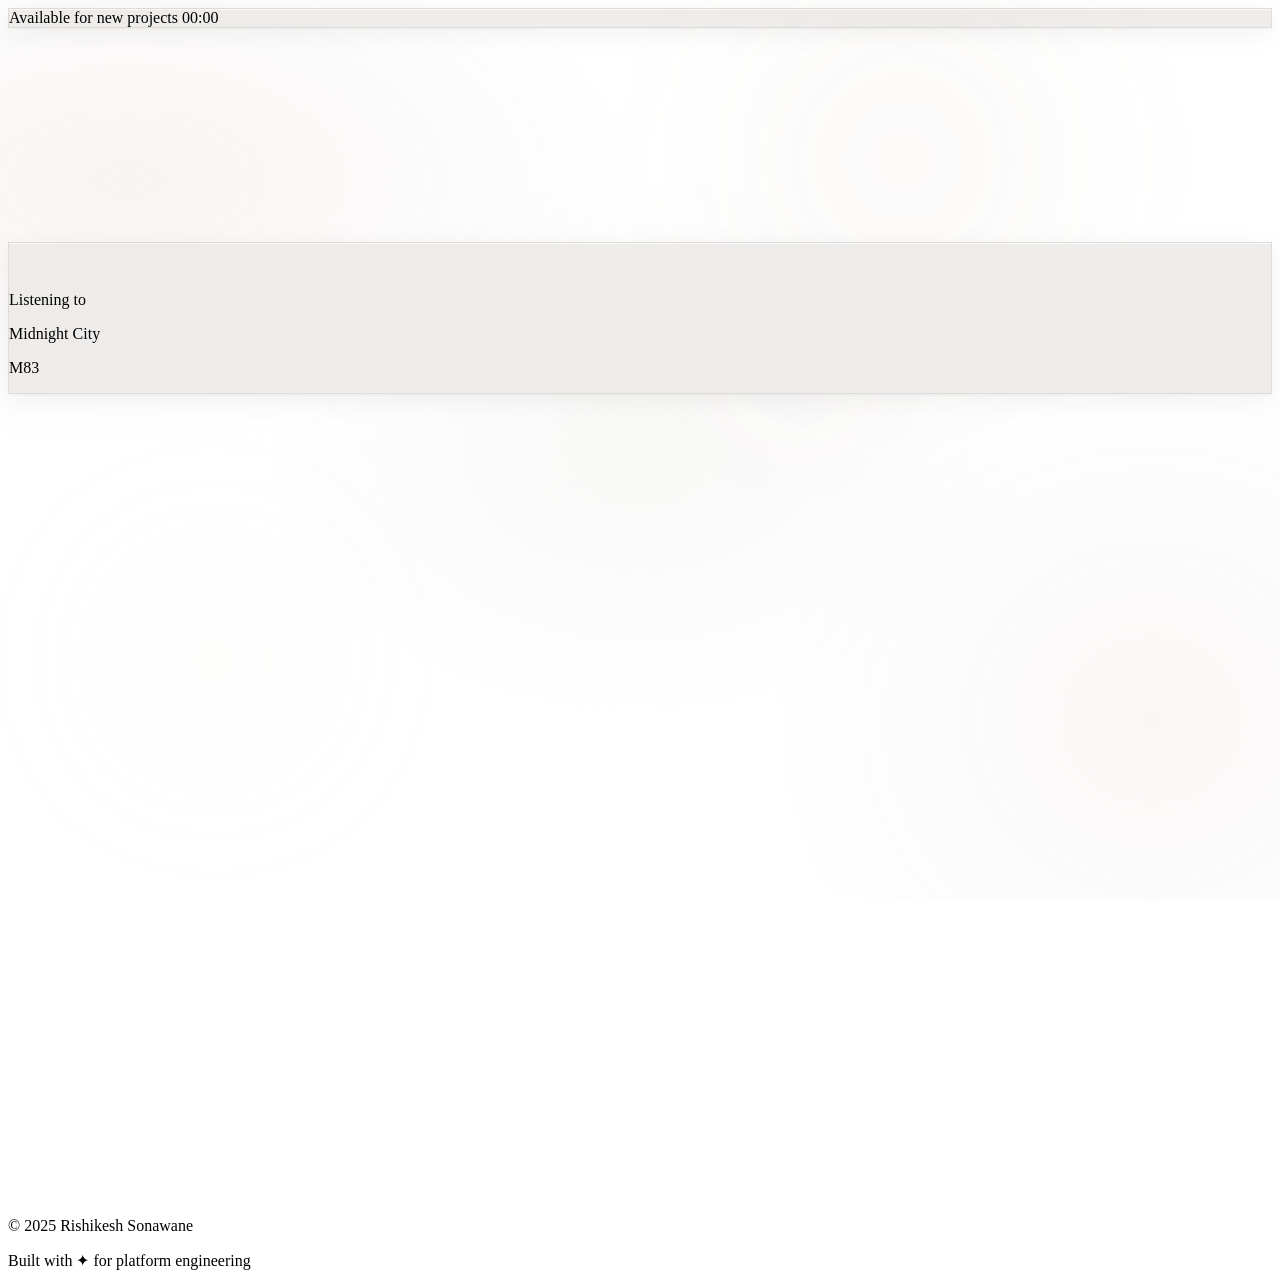
==== commit 2636f539: "Add profile photo persistence, awards & personal projects sections - Save uploaded photo to localSto" ====
--- a/index.html
+++ b/index.html
@@ -198,13 +198,56 @@
     </div>
   </section>
 
+  <!-- ===== AWARDS & RECOGNITION ===== -->
+  <section id="awards" class="relative py-32 px-6">
+    <div class="max-w-6xl mx-auto">
+      <div class="grid grid-cols-1 lg:grid-cols-12 gap-16">
+        <div class="lg:col-span-4">
+          <div class="scroll-reveal">
+            <span class="text-xs font-mono font-medium text-terra uppercase tracking-[0.2em]">03</span>
+            <h2 id="awards-heading" class="text-[clamp(2rem,4vw,3.5rem)] font-display font-semibold mt-3 tracking-tight">Awards &<br/><span class="italic text-terra">Recognition</span></h2>
+            <div class="w-16 h-px bg-terra/40 mt-6"></div>
+          </div>
+        </div>
+        <div class="lg:col-span-8">
+          <div id="awards-grid" class="space-y-5">
+            <!-- Populated by JS -->
+          </div>
+        </div>
+      </div>
+    </div>
+  </section>
+
+  <!-- ===== PERSONAL PROJECTS ===== -->
+  <section id="personal" class="relative py-32 px-6">
+    <div class="max-w-6xl mx-auto">
+      <div class="grid grid-cols-1 lg:grid-cols-12 gap-16 mb-16">
+        <div class="lg:col-span-4">
+          <div class="scroll-reveal">
+            <span class="text-xs font-mono font-medium text-terra uppercase tracking-[0.2em]">04</span>
+            <h2 id="personal-heading" class="text-[clamp(2rem,4vw,3.5rem)] font-display font-semibold mt-3 tracking-tight">Personal<br/><span class="italic text-terra">Projects</span></h2>
+            <div class="w-16 h-px bg-terra/40 mt-6"></div>
+          </div>
+        </div>
+        <div class="lg:col-span-8 flex items-end">
+          <p id="personal-desc" class="scroll-reveal text-slate text-base leading-relaxed max-w-md">
+            Side projects and experiments I work on outside of my day job.
+          </p>
+        </div>
+      </div>
+      <div id="personal-grid" class="grid grid-cols-1 md:grid-cols-2 gap-8">
+        <!-- Populated by JS -->
+      </div>
+    </div>
+  </section>
+
   <!-- ===== CONTACT ===== -->
   <section id="contact" class="relative py-32 px-6">
     <div class="max-w-6xl mx-auto">
       <div class="grid grid-cols-1 lg:grid-cols-12 gap-16">
         <div class="lg:col-span-5">
           <div class="scroll-reveal">
-            <span class="text-xs font-mono font-medium text-terra uppercase tracking-[0.2em]">03</span>
+            <span class="text-xs font-mono font-medium text-terra uppercase tracking-[0.2em]">05</span>
             <h2 id="contact-heading" class="text-[clamp(2rem,4vw,3.5rem)] font-display font-semibold mt-3 tracking-tight">Let's<br/><span class="italic text-terra">Talk</span></h2>
             <div class="w-16 h-px bg-terra/40 mt-6"></div>
           </div>
--- a/styles.css
+++ b/styles.css
@@ -104,6 +104,35 @@
   border-color: rgba(160, 130, 109, 0.2);
   color: #A0826D;
   transform: translateY(-1px);
+}
+
+/* --- Award Cards --- */
+.award-card {
+  padding: 24px 28px;
+  background: #fff;
+  border: 1px solid rgba(28, 28, 30, 0.06);
+  border-radius: 20px;
+  transition: all 0.5s cubic-bezier(0.23, 1, 0.32, 1);
+}
+
+.award-card:hover {
+  transform: translateY(-3px);
+  box-shadow:
+    0 2px 8px rgba(0, 0, 0, 0.04),
+    0 12px 32px rgba(0, 0, 0, 0.06);
+  border-color: rgba(160, 130, 109, 0.12);
+}
+
+.award-icon {
+  display: flex;
+  align-items: center;
+  justify-content: center;
+  width: 44px;
+  height: 44px;
+  border-radius: 12px;
+  background: rgba(160, 130, 109, 0.08);
+  color: #A0826D;
+  flex-shrink: 0;
 }
 
 /* --- Project Cards --- */
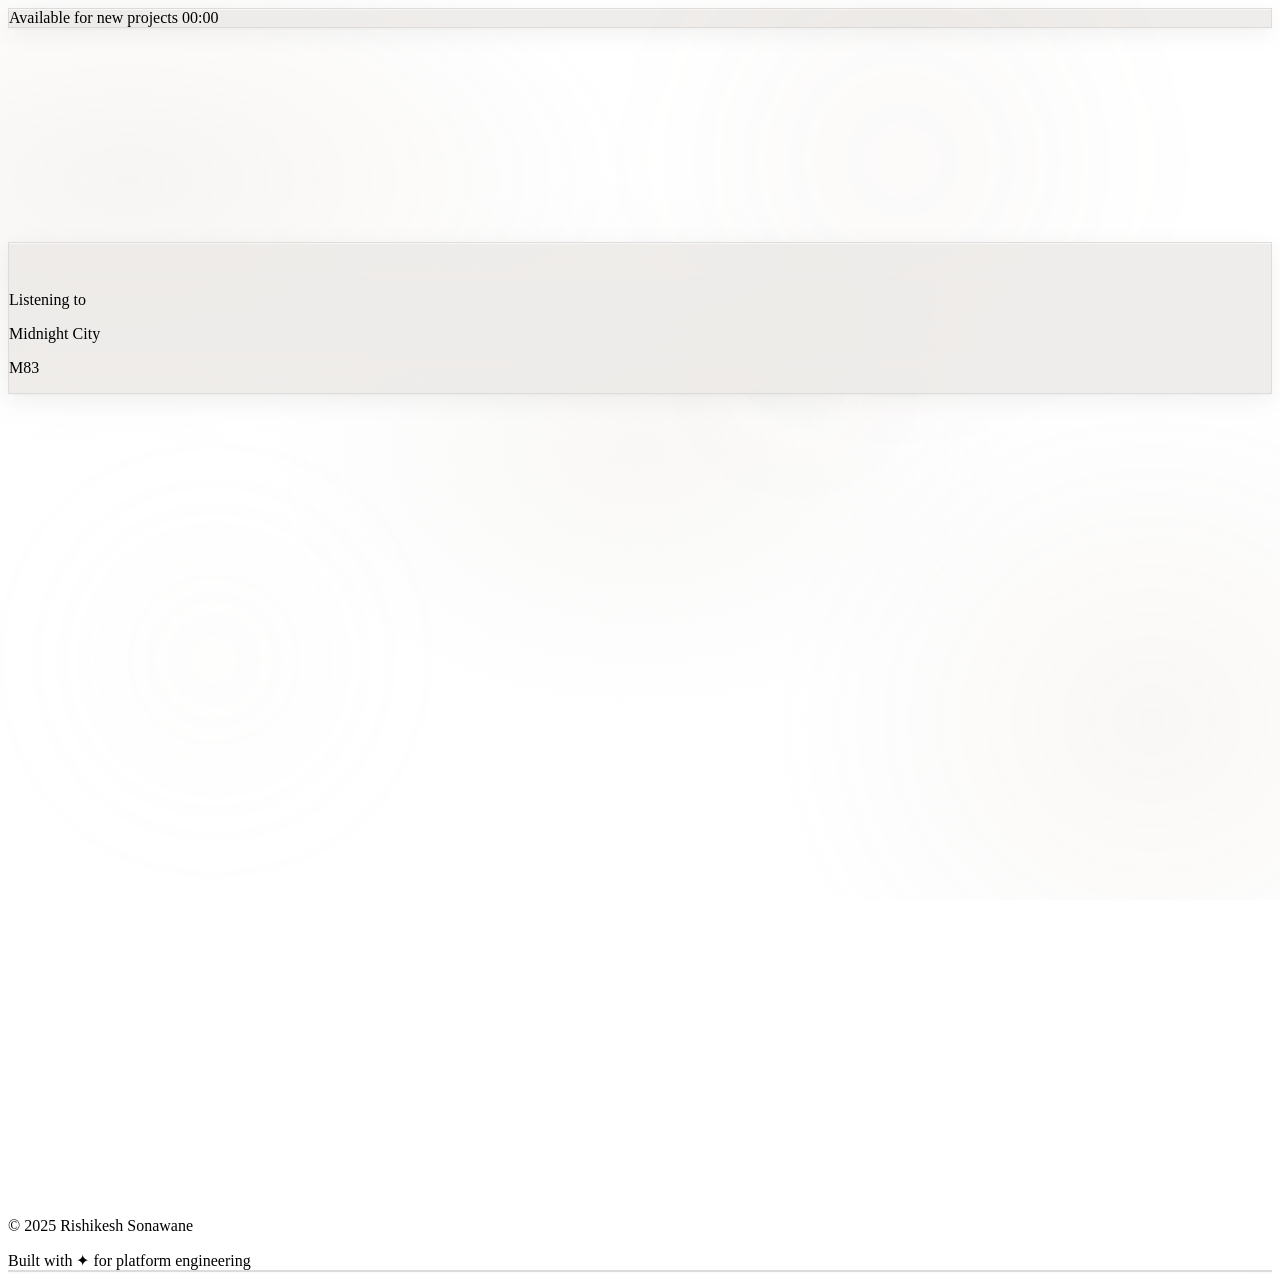
==== commit 9dcf7d5c: "Wire contact form to Formspree for real email delivery - Set form action to Formspree endpoint for a" ====
--- a/index.html
+++ b/index.html
@@ -259,7 +259,7 @@
           </div>
         </div>
         <div class="lg:col-span-7">
-          <form id="contact-form" class="scroll-reveal space-y-5" novalidate>
+          <form id="contact-form" class="scroll-reveal space-y-5" action="https://formspree.io/f/moearvgb" method="POST">
             <div class="grid grid-cols-1 sm:grid-cols-2 gap-5">
               <div>
                 <label for="name" class="block text-[10px] font-mono font-medium text-terra uppercase tracking-[0.15em] mb-2">Name</label>
--- a/styles.css
+++ b/styles.css
@@ -239,16 +239,30 @@
   border-radius: 50%;
   background: rgba(28, 28, 30, 0.06);
   border: 1px solid rgba(28, 28, 30, 0.08);
-  color: #6E6E73;
+  color: #1C1C1E;
   transition: all 0.3s ease;
 }
 
+.social-link svg {
+  width: 18px;
+  height: 18px;
+  stroke: #1C1C1E;
+  fill: none;
+  stroke-width: 2;
+  stroke-linecap: round;
+  stroke-linejoin: round;
+}
+
 .social-link:hover {
-  background: rgba(160, 130, 109, 0.1);
-  border-color: rgba(160, 130, 109, 0.25);
+  background: rgba(160, 130, 109, 0.15);
+  border-color: rgba(160, 130, 109, 0.3);
   color: #1C1C1E;
   transform: translateY(-2px);
-  box-shadow: 0 4px 12px rgba(0, 0, 0, 0.06);
+  box-shadow: 0 4px 12px rgba(0, 0, 0, 0.08);
+}
+
+.social-link:hover svg {
+  stroke: #A0826D;
 }
 
 /* --- Dock --- */
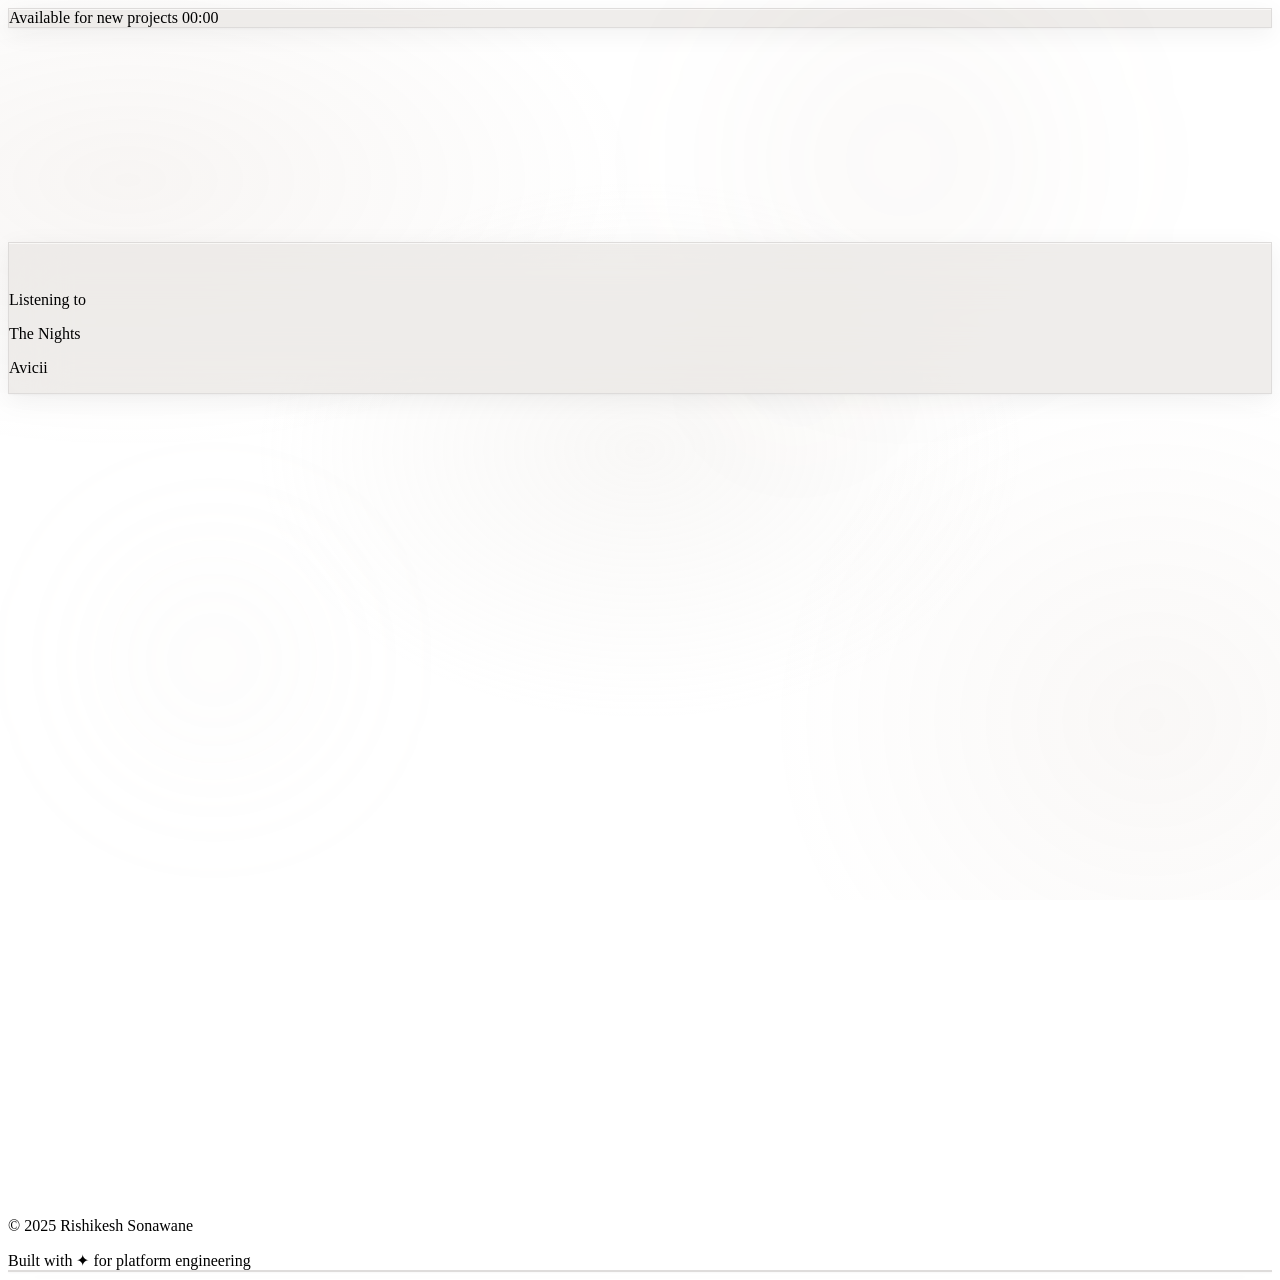
==== commit dafa2830: "Add case study pages, cover images, and reorder sections - Create case-studies/ directory with templ" ====
--- a/index.html
+++ b/index.html
@@ -144,8 +144,8 @@
     </div>
     <div class="min-w-0">
       <p id="audio-label" class="text-[9px] text-silver uppercase tracking-[0.12em] font-medium mb-0.5">Listening to</p>
-      <p id="audio-song" class="text-xs font-semibold text-charcoal truncate">Midnight City</p>
-      <p id="audio-artist" class="text-[10px] text-slate truncate">M83</p>
+      <p id="audio-song" class="text-xs font-semibold text-charcoal truncate">The Nights</p>
+      <p id="audio-artist" class="text-[10px] text-slate truncate">Avicii</p>
     </div>
   </div>
 
@@ -198,33 +198,13 @@
     </div>
   </section>
 
-  <!-- ===== AWARDS & RECOGNITION ===== -->
-  <section id="awards" class="relative py-32 px-6">
-    <div class="max-w-6xl mx-auto">
-      <div class="grid grid-cols-1 lg:grid-cols-12 gap-16">
-        <div class="lg:col-span-4">
-          <div class="scroll-reveal">
-            <span class="text-xs font-mono font-medium text-terra uppercase tracking-[0.2em]">03</span>
-            <h2 id="awards-heading" class="text-[clamp(2rem,4vw,3.5rem)] font-display font-semibold mt-3 tracking-tight">Awards &<br/><span class="italic text-terra">Recognition</span></h2>
-            <div class="w-16 h-px bg-terra/40 mt-6"></div>
-          </div>
-        </div>
-        <div class="lg:col-span-8">
-          <div id="awards-grid" class="space-y-5">
-            <!-- Populated by JS -->
-          </div>
-        </div>
-      </div>
-    </div>
-  </section>
-
   <!-- ===== PERSONAL PROJECTS ===== -->
   <section id="personal" class="relative py-32 px-6">
     <div class="max-w-6xl mx-auto">
       <div class="grid grid-cols-1 lg:grid-cols-12 gap-16 mb-16">
         <div class="lg:col-span-4">
           <div class="scroll-reveal">
-            <span class="text-xs font-mono font-medium text-terra uppercase tracking-[0.2em]">04</span>
+            <span class="text-xs font-mono font-medium text-terra uppercase tracking-[0.2em]">03</span>
             <h2 id="personal-heading" class="text-[clamp(2rem,4vw,3.5rem)] font-display font-semibold mt-3 tracking-tight">Personal<br/><span class="italic text-terra">Projects</span></h2>
             <div class="w-16 h-px bg-terra/40 mt-6"></div>
           </div>
@@ -237,6 +217,26 @@
       </div>
       <div id="personal-grid" class="grid grid-cols-1 md:grid-cols-2 gap-8">
         <!-- Populated by JS -->
+      </div>
+    </div>
+  </section>
+
+  <!-- ===== AWARDS & RECOGNITION ===== -->
+  <section id="awards" class="relative py-32 px-6">
+    <div class="max-w-6xl mx-auto">
+      <div class="grid grid-cols-1 lg:grid-cols-12 gap-16">
+        <div class="lg:col-span-4">
+          <div class="scroll-reveal">
+            <span class="text-xs font-mono font-medium text-terra uppercase tracking-[0.2em]">04</span>
+            <h2 id="awards-heading" class="text-[clamp(2rem,4vw,3.5rem)] font-display font-semibold mt-3 tracking-tight">Awards &<br/><span class="italic text-terra">Recognition</span></h2>
+            <div class="w-16 h-px bg-terra/40 mt-6"></div>
+          </div>
+        </div>
+        <div class="lg:col-span-8">
+          <div id="awards-grid" class="space-y-5">
+            <!-- Populated by JS -->
+          </div>
+        </div>
       </div>
     </div>
   </section>
--- a/styles.css
+++ b/styles.css
@@ -325,6 +325,26 @@
   }
 }
 
+/* --- Case Study Button --- */
+.case-study-btn {
+  position: relative;
+}
+
+.case-study-btn::after {
+  content: '';
+  position: absolute;
+  bottom: -2px;
+  left: 0;
+  width: 0;
+  height: 1.5px;
+  background: #A0826D;
+  transition: width 0.3s cubic-bezier(0.23, 1, 0.32, 1);
+}
+
+.case-study-btn:hover::after {
+  width: 100%;
+}
+
 /* --- Custom Scrollbar --- */
 ::-webkit-scrollbar {
   width: 6px;
